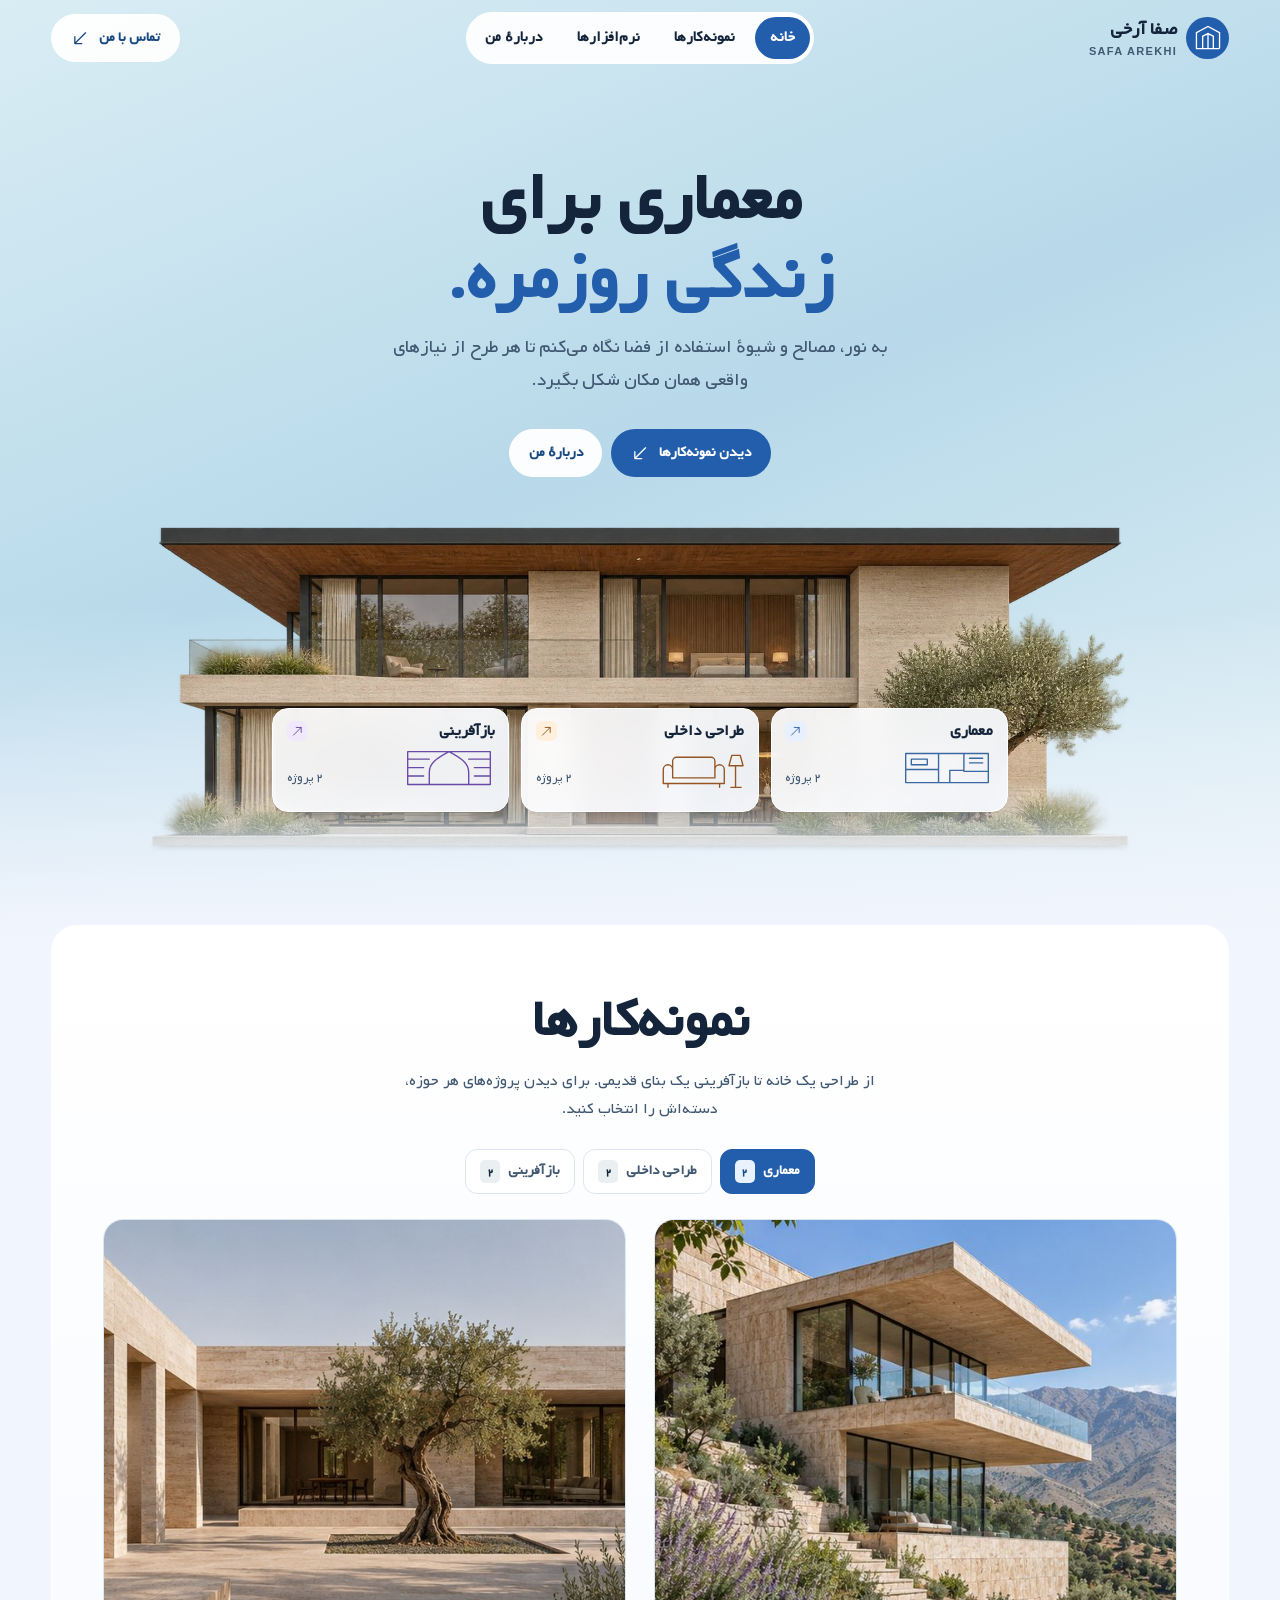
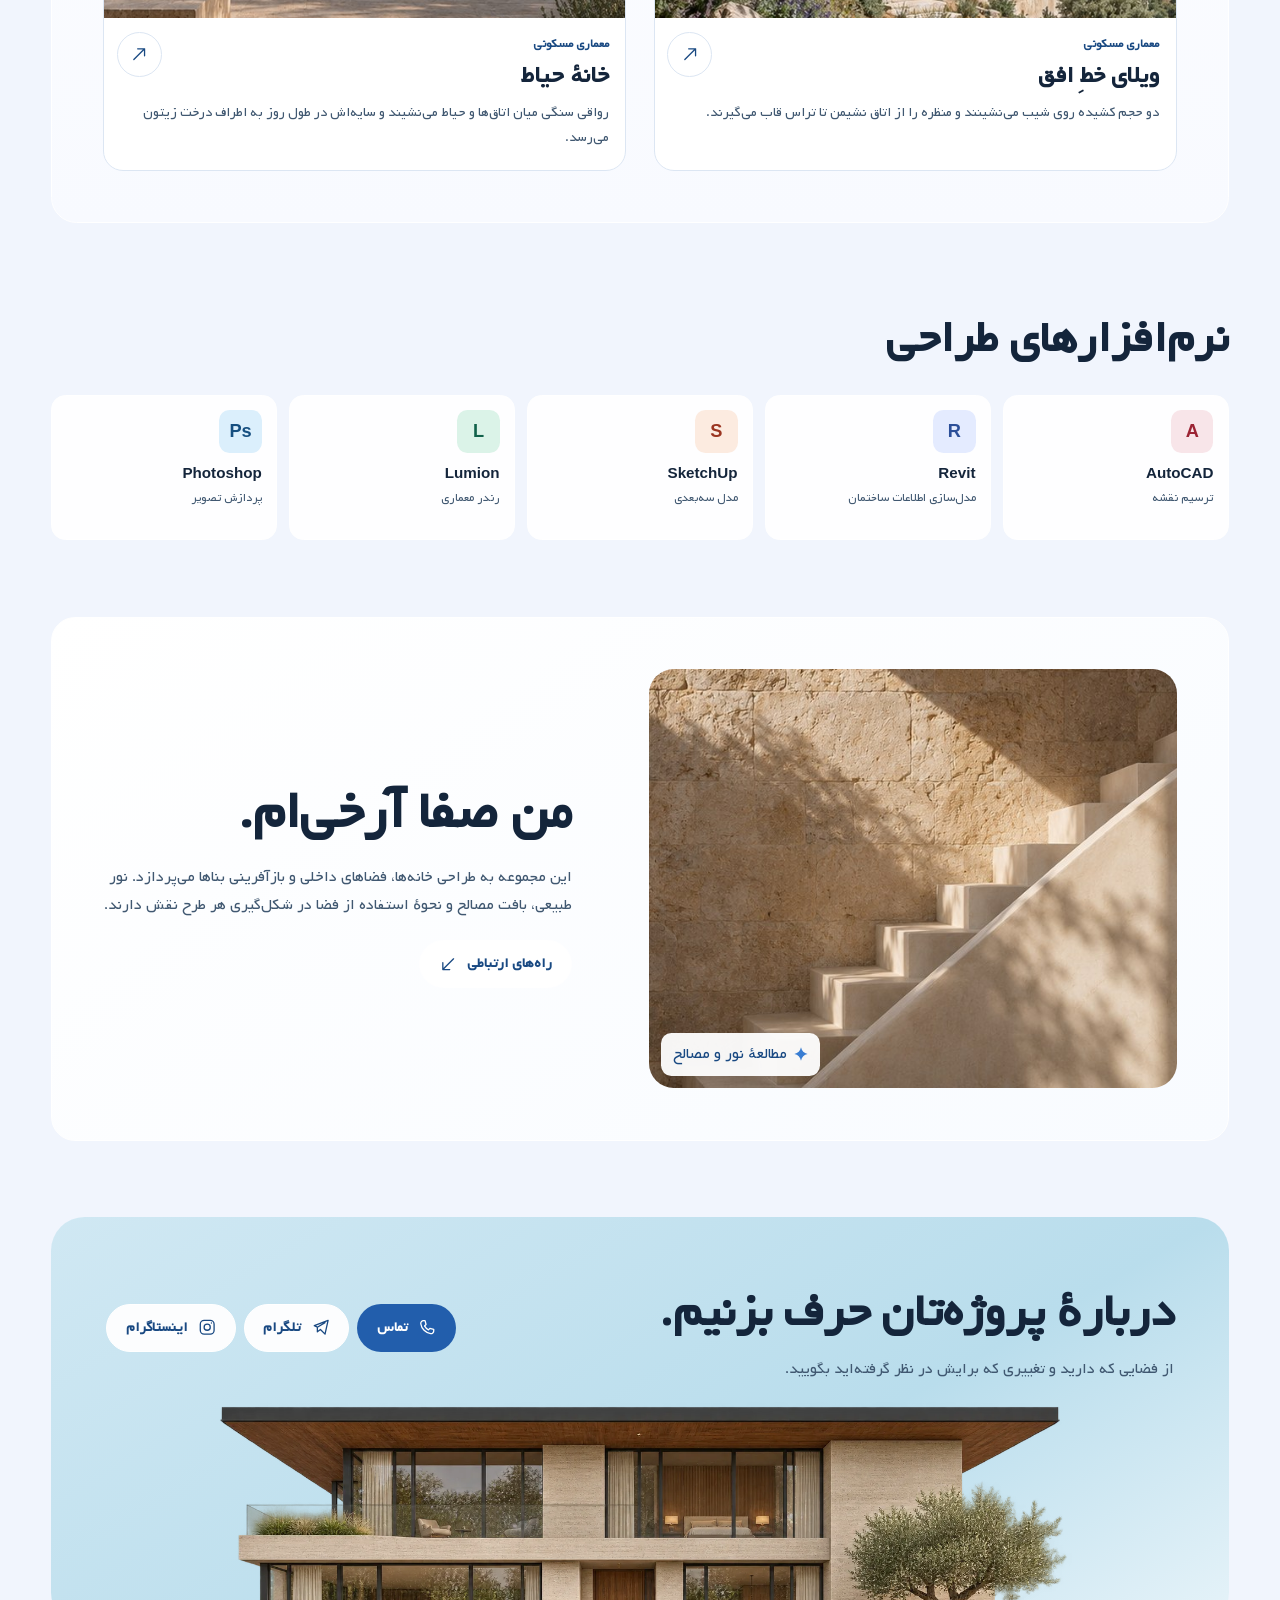
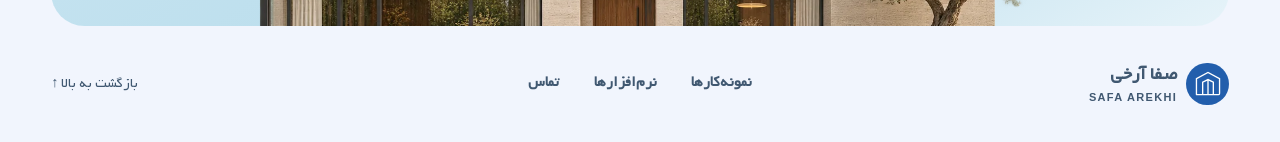
==== safaarekhi/index.html @ 05bbdf7d "Publish Safa Arekhi portfolio under /safaarekhi" ====
<!doctype html>
<html lang="fa" dir="rtl" id="top">
<head>
  <meta charset="utf-8">
  <meta name="viewport" content="width=device-width, initial-scale=1">
  <meta name="theme-color" content="#c4e1ee">
  <meta name="description" content="پورتفولیوی صفا آرخی در زمینهٔ معماری، طراحی داخلی و بازآفرینی فضا.">
  <title>صفا آرخی | معماری و طراحی فضا</title>
  <link rel="icon" href="assets/mark.svg" type="image/svg+xml">
  <link rel="stylesheet" href="styles.css">
  <script src="site.js" defer></script>
</head>
<body>
  <svg class="symbols" aria-hidden="true" xmlns="http://www.w3.org/2000/svg">
    <symbol id="i-arrow" viewBox="0 0 24 24"><path d="M19 5 5 19M5 10v9h9"/></symbol>
    <symbol id="i-up" viewBox="0 0 24 24"><path d="M5 19 19 5M10 5h9v9"/></symbol>
    <symbol id="i-phone" viewBox="0 0 24 24"><path d="M7.1 3.5h2.1l1.3 5-2 1.8a14 14 0 0 0 5.2 5.2l1.8-2 5 1.3v2.1a3.6 3.6 0 0 1-4 3.5A15.3 15.3 0 0 1 3.6 7.5a3.6 3.6 0 0 1 3.5-4Z"/></symbol>
    <symbol id="i-send" viewBox="0 0 24 24"><path d="m3 10 18-7-4 18-6-6-4 3v-6l10-6M3 10l4 2"/></symbol>
    <symbol id="i-camera" viewBox="0 0 24 24"><rect x="3" y="3" width="18" height="18" rx="5"/><circle cx="12" cy="12" r="4"/><path d="M17.5 6.5h.01"/></symbol>
    <symbol id="i-close" viewBox="0 0 24 24"><path d="m6 6 12 12M6 18 18 6"/></symbol>
    <symbol id="i-spark" viewBox="0 0 24 24"><path d="M12 2c1.2 5.6 4.4 8.8 10 10-5.6 1.2-8.8 4.4-10 10C10.8 16.4 7.6 13.2 2 12 7.6 10.8 10.8 7.6 12 2Z"/></symbol>
  </svg>
  <a class="skip" href="#main">رفتن به محتوای اصلی</a>
  <header class="site-header wrap">
    <a class="brand" href="#top" aria-label="صفا آرخی، ابتدای صفحه">
      <img src="assets/mark.svg" width="42" height="42" alt="">
      <span><strong>صفا آرخی</strong><small lang="en" dir="ltr">SAFA AREKHI</small></span>
    </a>
    <nav aria-label="منوی اصلی">
      <a class="nav-home" href="#top">خانه</a>
      <a href="#work">نمونه‌کارها</a>
      <a href="#tools">نرم‌افزارها</a>
      <a href="#about">دربارهٔ من</a>
    </nav>
    <a class="button button-outline header-contact" href="#contact" data-contact-entry hidden>تماس با من <svg class="icon" aria-hidden="true"><use href="#i-arrow"/></svg></a>
  </header>

  <main id="main">
    <section class="hero wrap" aria-labelledby="hero-title">
      <div class="hero-copy">
        <h1 id="hero-title">معماری برای<br><em>زندگی روزمره.</em></h1>
        <p class="hero-description">به نور، مصالح و شیوهٔ استفاده از فضا نگاه می‌کنم تا هر طرح از نیازهای واقعی همان مکان شکل بگیرد.</p>
        <div class="hero-actions">
          <a class="button button-primary" href="#work">دیدن نمونه‌کارها <svg class="icon" aria-hidden="true"><use href="#i-arrow"/></svg></a>
          <a class="button button-outline" href="#about">دربارهٔ من</a>
        </div>
      </div>
      <div class="hero-stage">
        <img class="hero-building" src="assets/villa-elevation.webp" alt="رندر معماری ویلایی با سقف کشیده، نمای سنگی و پنجره‌های سرتاسری" width="1460" height="500" fetchpriority="high">
        <div class="hero-categories" aria-label="دسته‌های نمونه‌کار">
          <a class="feature-card feature-architecture" href="#work" data-feature-filter="architecture">
            <span class="feature-top"><strong>معماری</strong><svg class="icon" aria-hidden="true"><use href="#i-up"/></svg></span>
            <span class="feature-bottom">
              <svg class="feature-drawing" viewBox="0 0 98 46" aria-hidden="true"><path d="M5 39V8h88v31H5Zm35-31v31m27-31v19h26M5 25h35m12 14V26h15"/><path d="M11 14h17v6H11zm62-1h14m-14 5h14"/></svg>
              <small>۲ پروژه</small>
            </span>
          </a>
          <a class="feature-card feature-interiors" href="#work" data-feature-filter="interiors">
            <span class="feature-top"><strong>طراحی داخلی</strong><svg class="icon" aria-hidden="true"><use href="#i-up"/></svg></span>
            <span class="feature-bottom">
              <svg class="feature-drawing" viewBox="0 0 98 46" aria-hidden="true"><path d="M12 40V25a5 5 0 0 1 10 0v9h45v-9a5 5 0 0 1 10 0v15H12Zm10-15v-9a4 4 0 0 1 4-4h37a4 4 0 0 1 4 4v9M17 40v4m55-4v4M85 10h9l3 11H82l3-11Zm4 11v23m-5 0h11"/></svg>
              <small>۲ پروژه</small>
            </span>
          </a>
          <a class="feature-card feature-reuse" href="#work" data-feature-filter="reuse">
            <span class="feature-top"><strong>بازآفرینی</strong><svg class="icon" aria-hidden="true"><use href="#i-up"/></svg></span>
            <span class="feature-bottom">
              <svg class="feature-drawing" viewBox="0 0 98 46" aria-hidden="true"><path d="M5 41V6h88v35H5Zm23 0V28c0-10 8-15 21-22 13 7 21 12 21 22v13M5 14h23m42 0h23M5 23h17m54 0h17M5 32h17m54 0h17"/></svg>
              <small>۲ پروژه</small>
            </span>
          </a>
        </div>
      </div>
    </section>

    <section id="work" class="section wrap" aria-labelledby="work-title">
      <div class="section-heading">
        <h2 id="work-title">نمونه‌کارها</h2>
        <p>از طراحی یک خانه تا بازآفرینی یک بنای قدیمی. برای دیدن پروژه‌های هر حوزه، دسته‌اش را انتخاب کنید.</p>
      </div>
      <div class="filters" role="group" aria-label="دسته‌بندی نمونه‌کارها" hidden>
        <button type="button" aria-pressed="true" data-filter="architecture">معماری <small>۲</small></button>
        <button type="button" aria-pressed="false" data-filter="interiors">طراحی داخلی <small>۲</small></button>
        <button type="button" aria-pressed="false" data-filter="reuse">بازآفرینی <small>۲</small></button>
      </div>
      <p id="filter-status" class="sr-only" role="status"></p>

      <div class="project-grid">
        <article id="horizon" class="project" data-category="architecture">
          <div class="project-media"><img src="assets/horizon.jpg" alt="ویلای سنگی و شیشه‌ای رو به شیب و کوه" width="625" height="625" loading="lazy"></div>
          <div class="project-body"><p class="project-type">معماری مسکونی</p><h3>ویلای خطِ افق</h3><p class="project-description">دو حجم کشیده روی شیب می‌نشینند و منظره را از اتاق نشیمن تا تراس قاب می‌گیرند.</p><button type="button" class="project-open" aria-label="جزئیات ویلای خط افق" hidden><svg class="icon" aria-hidden="true"><use href="#i-up"/></svg></button></div>
        </article>
        <article id="courtyard" class="project" data-category="architecture">
          <div class="project-media"><img src="assets/courtyard.jpg" alt="حیاط مرکزی با درخت زیتون و رواق سنگی" width="625" height="625" loading="lazy"></div>
          <div class="project-body"><p class="project-type">معماری مسکونی</p><h3>خانهٔ حیاط</h3><p class="project-description">رواقی سنگی میان اتاق‌ها و حیاط می‌نشیند و سایه‌اش در طول روز به اطراف درخت زیتون می‌رسد.</p><button type="button" class="project-open" aria-label="جزئیات خانهٔ حیاط" hidden><svg class="icon" aria-hidden="true"><use href="#i-up"/></svg></button></div>
        </article>
        <article id="interior" class="project" data-category="interiors" hidden>
          <div class="project-media"><img src="assets/interior.jpg" alt="نشیمن چوبی با نور مایل و مبلمان پارچه‌ای" width="625" height="625" loading="lazy"></div>
          <div class="project-body"><p class="project-type">طراحی داخلی مسکونی</p><h3>خانهٔ چوب و نور</h3><p class="project-description">کمدها و قفسه‌ها در یک دیوار چوبی جمع می‌شوند تا جای نشستن کنار پنجره آزاد بماند.</p><button type="button" class="project-open" aria-label="جزئیات خانهٔ چوب و نور" hidden><svg class="icon" aria-hidden="true"><use href="#i-up"/></svg></button></div>
        </article>
        <article id="cafe" class="project" data-category="interiors" hidden>
          <div class="project-media"><img src="assets/cafe.jpg" alt="کافه با پیشخوان سفالی، پنجره بلند و میزهای چوبی" width="625" height="625" loading="lazy"></div>
          <div class="project-body"><p class="project-type">طراحی داخلی تجاری</p><h3>کافهٔ خاک و نور</h3><p class="project-description">پیشخوان سفالی مسیر سفارش را مشخص می‌کند و میزهای کنار پنجره برای مکث و گفت‌وگو جا باز می‌کنند.</p><button type="button" class="project-open" aria-label="جزئیات کافهٔ خاک و نور" hidden><svg class="icon" aria-hidden="true"><use href="#i-up"/></svg></button></div>
        </article>
        <article id="brick-house" class="project" data-category="reuse" hidden>
          <div class="project-media"><img src="assets/brick-house.jpg" alt="حیاط آجری قدیمی با حوض باریک و الحاق سنگی روشن" width="625" height="625" loading="lazy"></div>
          <div class="project-body"><p class="project-type">بازآفرینی خانهٔ قدیمی</p><h3>خانهٔ آجر و آب</h3><p class="project-description">طاق‌های آجری حفظ می‌شوند و یک فضای نشیمن تازه کنار حوض باریک به حیاط اضافه می‌شود.</p><button type="button" class="project-open" aria-label="جزئیات خانهٔ آجر و آب" hidden><svg class="icon" aria-hidden="true"><use href="#i-up"/></svg></button></div>
        </article>
        <article id="gallery" class="project" data-category="reuse" hidden>
          <div class="project-media"><img src="assets/gallery.jpg" alt="گالری روشن در فضای بازآفرینی شده با طاق آجری" width="625" height="625" loading="lazy"></div>
          <div class="project-body"><p class="project-type">بازآفرینی فضای فرهنگی</p><h3>گالری زیرِ طاق</h3><p class="project-description">دیوارهای روشن برای نمایش آثار زیر طاق آجری قرار می‌گیرند و بازشوی سقف مسیر حرکت را روشن می‌کند.</p><button type="button" class="project-open" aria-label="جزئیات گالری زیر طاق" hidden><svg class="icon" aria-hidden="true"><use href="#i-up"/></svg></button></div>
        </article>
      </div>
    </section>

    <section id="tools" class="section tools-section" aria-labelledby="tools-title">
      <div class="wrap">
        <div class="section-heading">
          <h2 id="tools-title">نرم‌افزارهای طراحی</h2>
        </div>
        <ul class="tool-grid">
          <li><span class="tool-mark cad" aria-hidden="true">A</span><strong lang="en" dir="ltr">AutoCAD</strong><small>ترسیم نقشه</small></li>
          <li><span class="tool-mark revit" aria-hidden="true">R</span><strong lang="en" dir="ltr">Revit</strong><small>مدل‌سازی اطلاعات ساختمان</small></li>
          <li><span class="tool-mark sketch" aria-hidden="true">S</span><strong lang="en" dir="ltr">SketchUp</strong><small>مدل سه‌بعدی</small></li>
          <li><span class="tool-mark lumion" aria-hidden="true">L</span><strong lang="en" dir="ltr">Lumion</strong><small>رندر معماری</small></li>
          <li><span class="tool-mark photoshop" aria-hidden="true">Ps</span><strong lang="en" dir="ltr">Photoshop</strong><small>پردازش تصویر</small></li>
        </ul>
      </div>
    </section>

    <section id="about" class="section about wrap" aria-labelledby="about-title">
      <figure class="about-visual"><img src="assets/material.jpg" alt="پلهٔ روشن کنار دیوار سنگی با سایهٔ مورب" width="625" height="625" loading="lazy"><figcaption><svg class="spark" aria-hidden="true"><use href="#i-spark"/></svg> مطالعهٔ نور و مصالح</figcaption></figure>
      <div class="about-copy">
        <h2 id="about-title">من صفا آرخی‌ام.</h2>
        <p>این مجموعه به طراحی خانه‌ها، فضاهای داخلی و بازآفرینی بناها می‌پردازد. نور طبیعی، بافت مصالح و نحوهٔ استفاده از فضا در شکل‌گیری هر طرح نقش دارند.</p>
        <a class="button button-outline" href="#contact" data-contact-entry hidden>راه‌های ارتباطی <svg class="icon" aria-hidden="true"><use href="#i-arrow"/></svg></a>
      </div>
    </section>

    <section id="contact" class="contact wrap" aria-labelledby="contact-title" data-contact-entry hidden>
      <div><h2 id="contact-title">دربارهٔ پروژه‌تان حرف بزنیم.</h2><p>از فضایی که دارید و تغییری که برایش در نظر گرفته‌اید بگویید.</p></div>
      <div class="contact-side">
        <div class="contact-actions" aria-label="راه‌های تماس">
          <a class="button button-primary" data-contact="phone" hidden><svg class="icon" aria-hidden="true"><use href="#i-phone"/></svg> تماس</a>
          <a class="button button-outline" data-contact="telegram" hidden><svg class="icon" aria-hidden="true"><use href="#i-send"/></svg> تلگرام</a>
          <a class="button button-outline" data-contact="instagram" hidden><svg class="icon" aria-hidden="true"><use href="#i-camera"/></svg> اینستاگرام</a>
        </div>
      </div>
      <img class="contact-building" src="assets/villa-elevation.webp" alt="" width="1460" height="500" loading="lazy">
    </section>
  </main>
  <footer class="wrap footer">
    <a class="brand" href="#top" aria-label="صفا آرخی، ابتدای صفحه"><img src="assets/mark.svg" width="42" height="42" alt=""><span><strong>صفا آرخی</strong><small lang="en" dir="ltr">SAFA AREKHI</small></span></a>
    <nav aria-label="پیوندهای پایین صفحه"><a href="#work">نمونه‌کارها</a><a href="#tools">نرم‌افزارها</a><a href="#contact" data-contact-entry hidden>تماس</a></nav>
    <a class="footer-top" href="#top">بازگشت به بالا <span aria-hidden="true">↑</span></a>
  </footer>

  <dialog id="detail-dialog" aria-labelledby="dialog-title">
    <form method="dialog" class="dialog-header"><button type="submit" aria-label="بستن پنجره"><svg class="icon" aria-hidden="true"><use href="#i-close"/></svg></button></form>
    <img class="dialog-image" alt="" hidden>
    <div class="dialog-body"><p class="project-type" id="dialog-label"></p><h2 id="dialog-title"></h2><p id="dialog-copy"></p></div>
  </dialog>
</body>
</html>
---- safaarekhi/styles.css ----
@font-face {
  font-family: Yekan;
  src: url("assets/Yekan.woff2") format("woff2");
  font-style: normal;
  font-weight: 400;
  font-display: swap;
}

:root {
  color-scheme: light;
  --ink: #14253b;
  --muted: #405871;
  --accent: #225eac;
  --accent-dark: #194982;
  --paper: #f1f5fd;
  --white: #fff;
  --line: #dce6f3;
  --soft-blue: #e8f2ff;
  --ease: cubic-bezier(.2, .75, .25, 1);
  --edge: clamp(1rem, 4vw, 4rem);
  --sky-height: clamp(39rem, 73vw, 61rem);
  font-family: Yekan, Tahoma, sans-serif;
}
*, *::before, *::after { box-sizing: border-box; }
html { scroll-behavior: smooth; }
body { margin: 0; background: linear-gradient(transparent 65%, var(--paper)) top / 100% var(--sky-height) no-repeat, linear-gradient(158deg, #d9edf4, #b8d9ea 48%, #e0f0f4) top / 100% var(--sky-height) no-repeat, var(--paper); color: var(--ink); line-height: 1.75; }
body:has(dialog[open]) { overflow: hidden; }
h1, h2, h3, p, figure { margin: 0; }
img { display: block; max-inline-size: 100%; }
a { color: inherit; text-decoration: none; text-underline-offset: .26em; }
button { font: inherit; color: inherit; cursor: pointer; }
[hidden] { display: none !important; }
[id] { scroll-margin-block-start: 1.5rem; }
:focus-visible { outline: 2px solid var(--accent); outline-offset: 4px; }
::selection { color: #163a6d; background: #d2e6fc; }
.wrap { width: min(calc(100% - 2 * var(--edge)), 74rem); margin-inline: auto; }
.symbols { position: absolute; width: 0; height: 0; }
.icon { width: 1.15rem; height: 1.15rem; fill: none; stroke: currentColor; stroke-width: 1.7; stroke-linecap: round; stroke-linejoin: round; flex: none; }
.sr-only, .skip:not(:focus) { position: absolute; width: 1px; height: 1px; padding: 0; overflow: hidden; clip-path: inset(50%); white-space: nowrap; }
.skip:focus { position: fixed; inset: .75rem auto auto .75rem; z-index: 3; background: var(--white); padding: .65rem 1rem; border-radius: .5rem; }

.site-header { min-height: 4.75rem; display: grid; grid-template-columns: 1fr auto 1fr; align-items: center; gap: 1.5rem; }
.brand { display: inline-flex; align-items: center; gap: .58rem; width: max-content; line-height: 1.2; }
.brand img { width: 2.65rem; height: 2.65rem; padding: .32rem; border-radius: 50%; background: var(--accent); }
.brand strong { display: block; font-size: 1.14rem; font-weight: 800; }
.brand small { display: block; margin-block-start: .3rem; font: 600 .6875rem/1.1 Arial, sans-serif; letter-spacing: .12em; color: var(--muted); }
nav { display: flex; align-items: center; justify-content: center; gap: .28rem; }
nav a { padding: .48rem .94rem; font-size: .96rem; font-weight: 600; white-space: nowrap; }
.site-header nav { padding: .22rem; border: 1px solid #fff; border-radius: 999px; background: #fffffff0; }
.site-header nav a { border-radius: 999px; }
.site-header nav a:hover { color: var(--accent-dark); background: var(--soft-blue); }
.site-header nav .nav-home { background: var(--accent); color: var(--white); }
.footer a:hover { color: var(--accent); text-decoration: underline; }
.header-contact { justify-self: end; }

.button { display: inline-flex; min-height: 3rem; align-items: center; justify-content: center; gap: .65rem; padding: .53rem 1.15rem; border: 1px solid transparent; border-radius: 999px; font-size: .93rem; font-weight: 700; white-space: nowrap; transition: background 180ms ease, border-color 180ms ease, transform 220ms var(--ease); }
.button:hover { transform: translateY(-2px); }
.button-primary { background: var(--accent); color: var(--white); }
.button-primary:hover { background: var(--accent-dark); }
.button-outline { color: var(--accent-dark); background: #fffffff0; border-color: #fff; }
.button-outline:hover { background: #eaf3ff; border-color: #a6c8ee; }

.hero { padding-block: clamp(2.9rem, 5.5vw, 5.4rem) 0; text-align: center; }
.hero-copy { max-width: 48rem; margin-inline: auto; padding-inline: .5rem; }
.spark { width: 1rem; height: 1rem; fill: #397dd2; flex: none; }
h1 { margin-block: .9rem .76rem; font-size: clamp(3rem, 5.65vw, 5.35rem); line-height: 1.1; font-weight: 800; }
h1 em { color: var(--accent); font-style: normal; }
.hero-description { max-width: 46ch; margin-inline: auto; color: var(--muted); font-size: clamp(1rem, 1.6vw, 1.2rem); line-height: 1.7; }
.hero-actions { display: flex; justify-content: center; flex-wrap: wrap; gap: .58rem; margin-block-start: clamp(1.2rem, 2.6vw, 2rem); }
.hero-stage { position: relative; isolation: isolate; margin-block-start: clamp(1.7rem, 3.5vw, 2.85rem); padding-block-end: clamp(0rem, 12vw - 6.55rem, 3.45rem); }
.hero-building { width: min(100%, 67rem); height: clamp(13rem, 26.5vw, 23rem); margin-inline: auto; object-fit: contain; object-position: center bottom; mask-image: linear-gradient(#000 76%, transparent); animation: rise-in 750ms var(--ease) both; }
@keyframes rise-in { from { transform: translateY(14px); opacity: .75; } to { transform: translateY(0); opacity: 1; } }
.hero-categories { position: relative; z-index: 2; display: grid; grid-template-columns: repeat(3, minmax(0, 1fr)); gap: clamp(.35rem, 1vw, .75rem); width: min(100%, 46rem); margin: clamp(-10rem, -12vw, -3rem) auto 0; text-align: right; }
.feature-card { --card-accent: #3867a1; --card-soft: #e6f0ff; display: block; min-width: 0; min-height: 6.55rem; padding: .76rem .86rem; border: 1px solid #fff; border-radius: 1rem; background: linear-gradient(142deg,#ffffffed,#f6f9fff2); box-shadow: 0 13px 28px -24px #25486f8c; backdrop-filter: blur(12px); transition: transform 240ms var(--ease), background 180ms ease; }
.feature-card:hover { transform: translateY(-5px); background: #fff; }
.feature-interiors { --card-accent: #955522; --card-soft: #fff0dc; }
.feature-reuse { --card-accent: #6a49a8; --card-soft: #f0e9fb; }
.feature-top, .feature-bottom { display: flex; justify-content: space-between; align-items: center; gap: .25rem; }
.feature-top strong { font-size: 1.02rem; line-height: 1.15; }
.feature-top .icon { box-sizing: content-box; width: .83rem; height: .83rem; padding: .23rem; border-radius: .39rem; color: var(--card-accent); background: var(--card-soft); }
.feature-bottom { margin-block-start: .3rem; align-items: end; }
.feature-bottom small { color: var(--muted); white-space: nowrap; font-size: .8rem; }
.feature-drawing { width: min(56%, 5.75rem); height: 2.7rem; stroke: var(--card-accent); stroke-width: 1.45; stroke-linecap: round; stroke-linejoin: round; fill: none; }
.project-open, .dialog-header button { display: grid; place-items: center; width: 2.8rem; height: 2.8rem; border: 1px solid var(--line); border-radius: 50%; background: var(--white); color: var(--accent-dark); transition: background 180ms ease, color 180ms ease, border-color 180ms ease; }
.project-open:hover, .dialog-header button:hover { background: var(--accent); color: var(--white); border-color: var(--accent); }

.section { padding-block: clamp(3.8rem, 8vw, 7rem); }
#work { margin-block-start: clamp(2.5rem, 5vw, 5rem); padding: clamp(1.2rem, 4vw, 3.4rem); border: 1px solid #fff; border-radius: clamp(1rem, 2vw, 1.8rem); background: linear-gradient(#fff, #f8faff); }
#work .section-heading { flex-direction: column; align-items: center; gap: .65rem; text-align: center; }
#work .filters { justify-content: center; }
#work .section-heading > p { max-width: 55ch; }
.section-heading { display: flex; justify-content: space-between; align-items: end; gap: 1rem 2rem; margin-block-end: 1.65rem; }
.section-heading > p { max-width: 38ch; color: var(--muted); }
h2 { margin-block-start: .62rem; font-size: clamp(2rem, 4.4vw, 3.55rem); line-height: 1.23; font-weight: 850; text-wrap: balance; }
.filters { display: flex; flex-wrap: wrap; gap: .55rem; margin-block-end: 1.55rem; }
.filters button { min-height: 2.8rem; display: inline-flex; align-items: center; gap: .5rem; padding: .43rem .85rem; border: 1px solid var(--line); border-radius: .75rem; background: var(--white); color: var(--muted); font-weight: 700; font-size: .89rem; transition: background 180ms ease, color 180ms ease, border-color 180ms ease; }
.filters button small { min-width: 1.25rem; padding: .08rem .2rem; border-radius: .32rem; background: #eaf0f1; color: var(--ink); font-size: .72rem; text-align: center; }
.filters button:hover { background: var(--soft-blue); color: var(--accent-dark); }
.filters button[aria-pressed="true"] { background: var(--accent); color: var(--white); border-color: var(--accent); }
.filters button[aria-pressed="true"] small { background: var(--soft-blue); color: var(--accent-dark); }
.project-grid { display: grid; grid-template-columns: repeat(2, minmax(0, 1fr)); gap: clamp(1rem, 2.15vw, 1.7rem); }
.project { position: relative; border: 1px solid var(--line); border-radius: 1.25rem; overflow: hidden; background: var(--white); transition: border-color 220ms ease, box-shadow 280ms var(--ease); }
.project:hover, .project:focus-within { border-color: #a6c4e9; box-shadow: 0 14px 25px -22px #274b7d8c; }
.project-media { position: relative; aspect-ratio: 1.31; overflow: hidden; background: #d9dfd7; }
.project-media img { width: 100%; height: 100%; object-fit: cover; transition: transform 600ms var(--ease); }
.project:hover img, .project:focus-within img { transform: scale(1.045); }
.project-body { position: relative; padding: 1rem 1.05rem 1.2rem; }
.project-type { color: var(--accent-dark); font-size: .76rem; font-weight: 800; }
.project h3 { margin-block: .22rem .38rem; padding-inline-end: 2.7rem; font-size: clamp(1.2rem, 2.15vw, 1.58rem); line-height: 1.45; }
.project-description { font-size: .89rem; color: var(--muted); }
.project-open { position: absolute; inset: .9rem auto auto .8rem; }

.tools-section { padding-block: clamp(3.25rem, 6vw, 5.4rem); }
.tools-section h2 { font-size: clamp(1.8rem, 3.7vw, 3.1rem); }
.tool-grid { display: grid; grid-template-columns: repeat(5, minmax(0, 1fr)); gap: .75rem; margin: 0; padding: 0; list-style: none; }
.tool-grid li { min-height: 9.1rem; display: flex; flex-direction: column; align-items: start; gap: .23rem; padding: .9rem; border: 1px solid #fff; border-radius: .9rem; background: #ffffffeb; }
.tool-mark { width: 2.65rem; height: 2.65rem; display: grid; place-items: center; border-radius: .65rem; margin-block-end: .45rem; font: 800 1.14rem/1 Arial, sans-serif; direction: ltr; }
.tool-mark.cad { color: #9c2434; background: #f8e5e9; }
.tool-mark.revit { color: #2c4f99; background: #e4ebff; }
.tool-mark.sketch { color: #9b3521; background: #fcebe0; }
.tool-mark.lumion { color: #11624b; background: #dbf3e8; }
.tool-mark.photoshop { color: #164f80; background: #dbeffc; }
.tool-grid strong { font: 700 .95rem/1.35 Arial, sans-serif; }
.tool-grid small { color: var(--muted); font-size: .77rem; }

.about { display: grid; grid-template-columns: minmax(0, 1.06fr) minmax(0, .94fr); align-items: center; gap: clamp(1.5rem, 6vw, 5rem); padding: clamp(1.2rem, 4vw, 3.4rem); border: 1px solid #fff; border-radius: 1.5rem; background: linear-gradient(145deg, #fff, #f8fbff); }
.about-visual { position: relative; background: #d4c2aa; border-radius: 1.55rem; overflow: hidden; }
.about-visual img { width: 100%; height: auto; aspect-ratio: 1.26; object-fit: cover; }
.about-visual figcaption { position: absolute; inset: auto auto .8rem .8rem; display: flex; align-items: center; gap: .4rem; border-radius: .65rem; padding: .45rem .7rem; background: #fffffff2; color: var(--accent-dark); }
.about-copy > p { margin-block-start: .9rem; max-width: 53ch; color: var(--muted); }
.about-copy .button { margin-block-start: 1.35rem; }
.contact { position: relative; isolation: isolate; display: grid; grid-template-columns: 1.15fr 1fr; align-items: center; gap: 1.2rem 2.5rem; margin-block-start: clamp(2.5rem, 6vw, 5rem); padding: clamp(1.4rem, 4.3vw, 3.5rem) clamp(1.4rem, 4.3vw, 3.5rem) 0; border-radius: clamp(1.2rem, 2.7vw, 2.1rem); background: linear-gradient(150deg, #d0e8f3, #b9ddec 62%, #e6f3f9); overflow: hidden; }
.contact-building { width: min(100%, 54rem); height: clamp(7.5rem, 18vw, 14rem); grid-column: 1 / -1; margin-inline: auto; object-fit: cover; object-position: top; pointer-events: none; }
.contact h2 { font-size: clamp(1.9rem, 3.9vw, 3.18rem); }
.contact p { margin-block-start: .68rem; color: var(--muted); }
.contact-side { justify-self: end; }
.contact-actions { display: flex; flex-wrap: wrap; gap: .5rem; }
.footer { min-height: 7.25rem; display: grid; grid-template-columns: 1fr auto 1fr; align-items: center; gap: .5rem; padding-block: 1.25rem; color: var(--muted); font-size: .9rem; }
.footer a { padding-block: .65rem; white-space: nowrap; }
.footer-top { justify-self: end; }

dialog { width: min(92vw, 39rem); max-height: 90vh; padding: 0; border: 1px solid var(--line); border-radius: 1.3rem; color: var(--ink); background: var(--white); box-shadow: 0 26px 70px -22px #132f3970; overflow: auto; }
dialog::backdrop { background: #112a38a3; backdrop-filter: blur(5px); }
.dialog-header { position: sticky; top: 0; z-index: 1; display: flex; justify-content: end; height: 0; }
.dialog-header button { margin: .6rem; }
.dialog-image { width: 100%; height: auto; max-height: 48vh; object-fit: cover; background: #e2e9e1; }
.dialog-body { padding: 1.45rem; }
.dialog-image[hidden] + .dialog-body { padding-block-start: 3.9rem; }
.dialog-body h2 { font-size: clamp(1.55rem, 4vw, 2.35rem); }
#dialog-copy { margin-block-start: .72rem; color: var(--muted); }

@media (max-width: 64rem) {
  .site-header { gap: .9rem; }
  .site-header nav { gap: .12rem; }
  .site-header nav a { padding-inline: .7rem; }
}
@media (max-width: 47rem) {
  .site-header { min-height: auto; grid-template-columns: 1fr auto; gap: .72rem .5rem; padding-block: .72rem .25rem; }
  .site-header nav { grid-row: 2; grid-column: 1 / -1; justify-self: center; width: max-content; max-width: 100%; }
  .site-header nav a { padding: .42rem clamp(.37rem, 2.2vw, .7rem); font-size: .91rem; }
  .header-contact { grid-row: 1; grid-column: 2; }
  .hero { padding-block-start: 2.45rem; }
  .hero-stage { padding-block-end: 0; }
  h1 { font-size: clamp(2.85rem, 10vw, 4rem); }
  .hero-categories { margin-block-start: -2.65rem; }
  .hero-building { height: clamp(9rem, 36vw, 16rem); }
  .section-heading { flex-direction: column; align-items: start; gap: .75rem; }
  #work .section-heading { align-items: center; }
  .tool-grid { grid-template-columns: repeat(3, minmax(0, 1fr)); }
  .about { grid-template-columns: minmax(0, 1fr); }
  .about-copy { grid-row: 1; }
  .about-visual img { aspect-ratio: 1.45; }
  .contact { grid-template-columns: minmax(0, 1fr); }
  .contact-side { justify-self: start; }
  .footer { grid-template-columns: 1fr auto; }
  .footer nav { grid-row: 2; grid-column: 1 / -1; justify-content: start; }
  .footer-top { grid-row: 1; grid-column: 2; }
}
@media (max-width: 31rem) {
  .project-grid { grid-template-columns: minmax(0, 1fr); }
  .tool-grid { grid-template-columns: repeat(2, minmax(0, 1fr)); }
  .button { padding-inline: .78rem; font-size: .95rem; }
  .filters button { padding-inline: .62rem; }
  .feature-card { min-height: 5.15rem; padding: .5rem .47rem; border-radius: .7rem; }
  .feature-top strong { font-size: .91rem; }
  .feature-top .icon { width: .66rem; height: .66rem; padding: .15rem; }
  .feature-bottom { margin-block-start: .22rem; }
  .feature-bottom small { font-size: .69rem; }
  .feature-drawing { height: 1.85rem; }
}
@media (prefers-reduced-motion: reduce) {
  *, *::before, *::after { scroll-behavior: auto !important; animation-duration: .01ms !important; transition-duration: .01ms !important; }
}
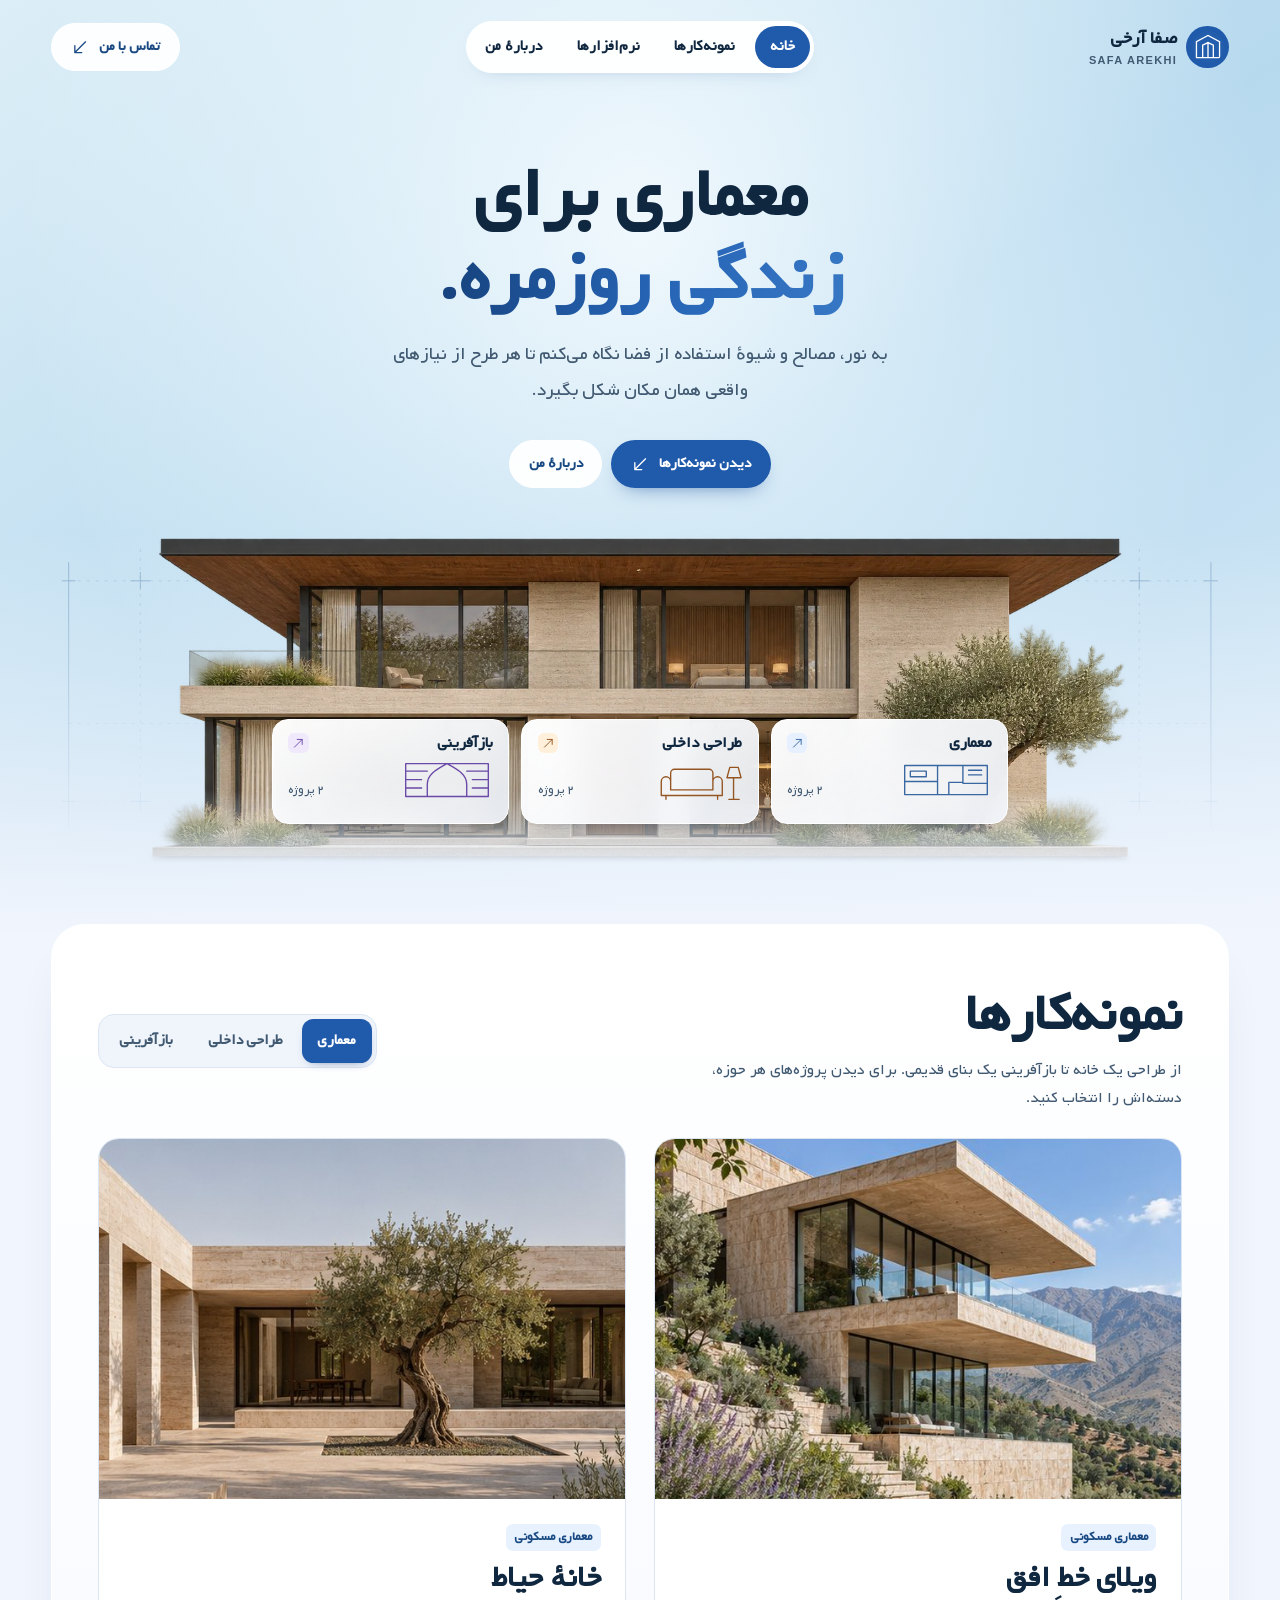
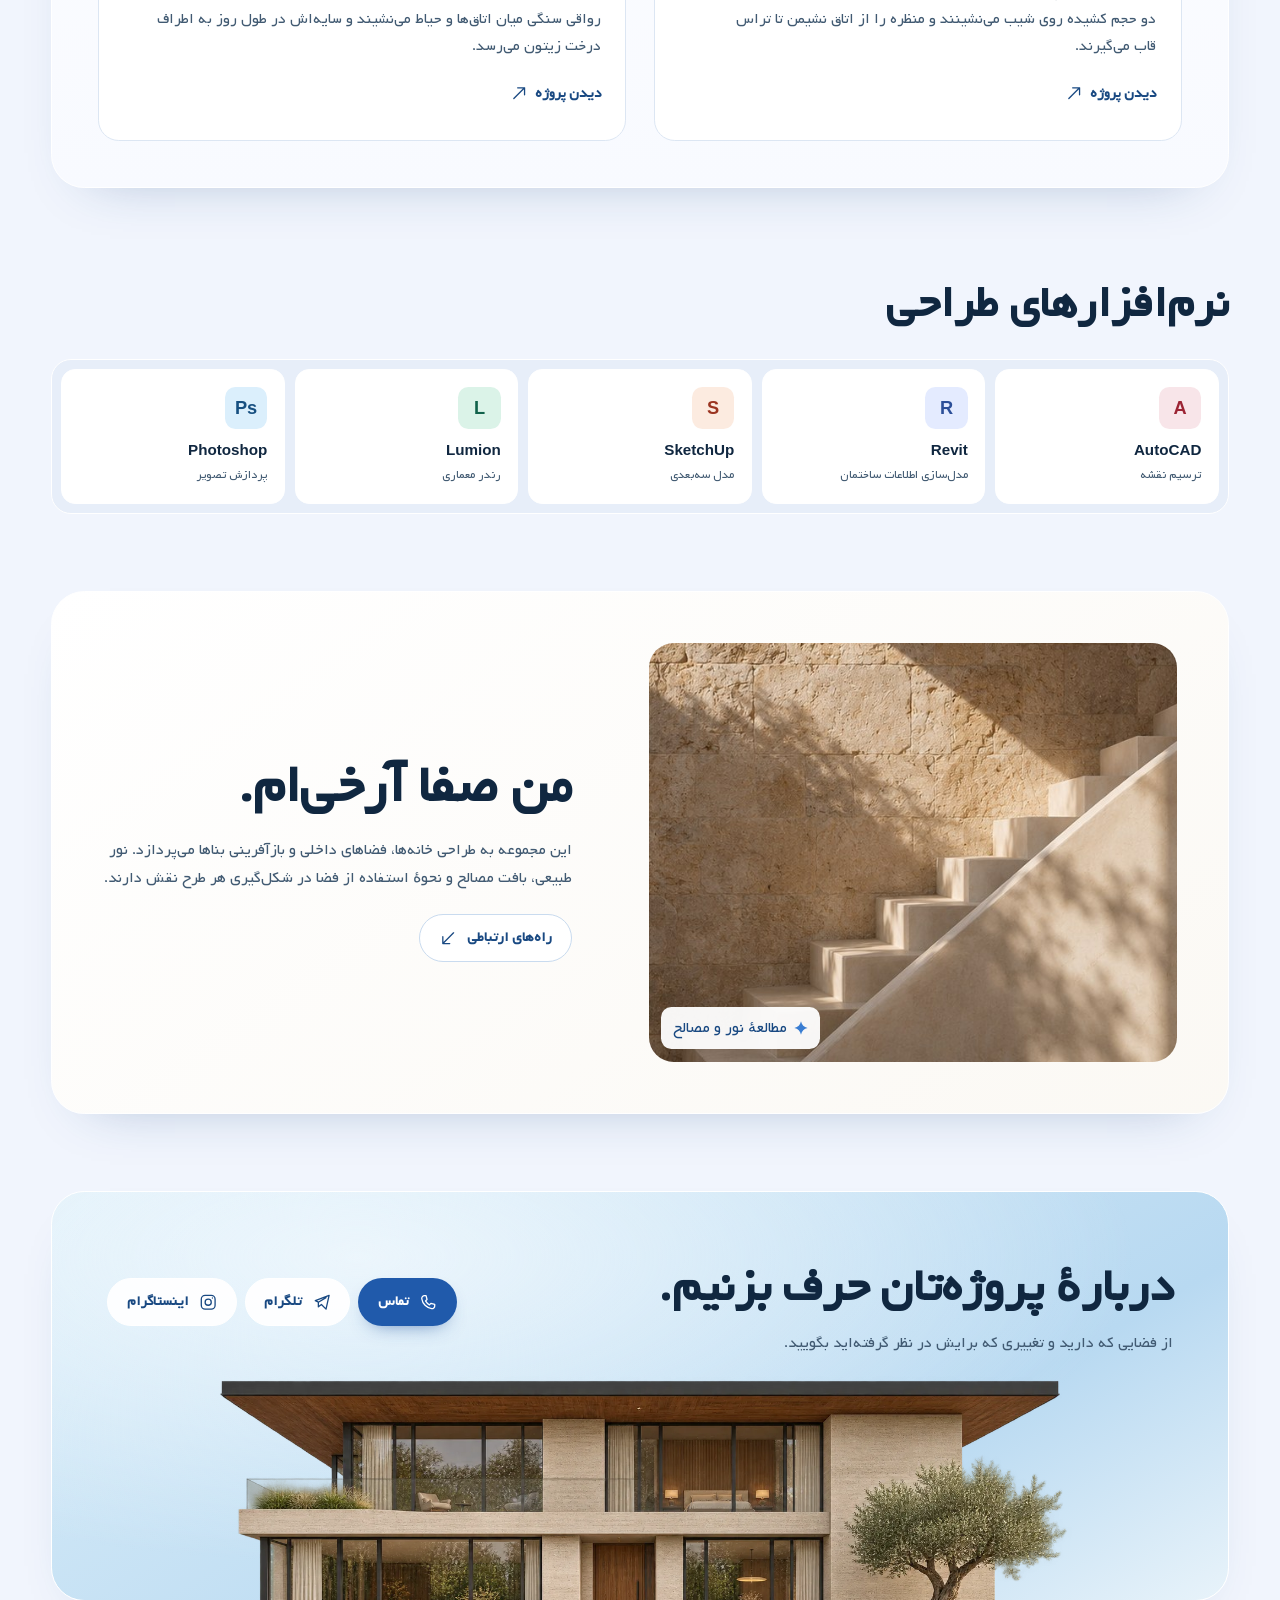
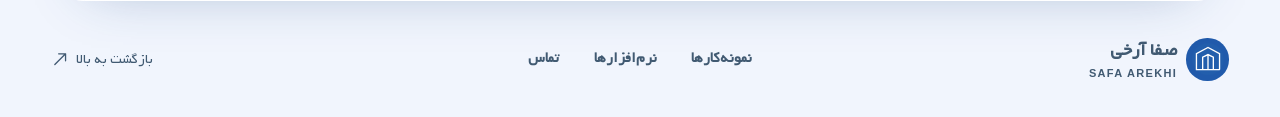
==== commit c52f6b70: "Refine the Safa Arekhi portfolio design and navigation" ====
--- a/safaarekhi/index.html
+++ b/safaarekhi/index.html
@@ -27,7 +27,7 @@
       <span><strong>صفا آرخی</strong><small lang="en" dir="ltr">SAFA AREKHI</small></span>
     </a>
     <nav aria-label="منوی اصلی">
-      <a class="nav-home" href="#top">خانه</a>
+      <a href="#top" aria-current="location">خانه</a>
       <a href="#work">نمونه‌کارها</a>
       <a href="#tools">نرم‌افزارها</a>
       <a href="#about">دربارهٔ من</a>
@@ -46,6 +46,11 @@
         </div>
       </div>
       <div class="hero-stage">
+        <svg class="hero-drafting" viewBox="0 0 1200 360" preserveAspectRatio="none" aria-hidden="true">
+          <path d="M18 54h1164M18 303h1164M91 18v324M1109 18v324M18 215h1164M345 18v324M855 18v324" class="draft-guides"/>
+          <path d="M81 54h20m-10-10v20m1008-10h20m-10-10v20M81 303h20m-10-10v20m1008-10h20m-10-10v20"/>
+          <path d="M18 33v300M1182 33v300M11 54h14M11 303h14m1150-249h14m-14 249h14"/>
+        </svg>
         <img class="hero-building" src="assets/villa-elevation.webp" alt="رندر معماری ویلایی با سقف کشیده، نمای سنگی و پنجره‌های سرتاسری" width="1460" height="500" fetchpriority="high">
         <div class="hero-categories" aria-label="دسته‌های نمونه‌کار">
           <a class="feature-card feature-architecture" href="#work" data-feature-filter="architecture">
@@ -77,38 +82,38 @@
       <div class="section-heading">
         <h2 id="work-title">نمونه‌کارها</h2>
         <p>از طراحی یک خانه تا بازآفرینی یک بنای قدیمی. برای دیدن پروژه‌های هر حوزه، دسته‌اش را انتخاب کنید.</p>
-      </div>
-      <div class="filters" role="group" aria-label="دسته‌بندی نمونه‌کارها" hidden>
-        <button type="button" aria-pressed="true" data-filter="architecture">معماری <small>۲</small></button>
-        <button type="button" aria-pressed="false" data-filter="interiors">طراحی داخلی <small>۲</small></button>
-        <button type="button" aria-pressed="false" data-filter="reuse">بازآفرینی <small>۲</small></button>
+        <div class="filters" role="group" aria-label="دسته‌بندی نمونه‌کارها" hidden>
+          <button type="button" aria-pressed="true" data-filter="architecture">معماری</button>
+          <button type="button" aria-pressed="false" data-filter="interiors">طراحی داخلی</button>
+          <button type="button" aria-pressed="false" data-filter="reuse">بازآفرینی</button>
+        </div>
       </div>
       <p id="filter-status" class="sr-only" role="status"></p>
 
       <div class="project-grid">
         <article id="horizon" class="project" data-category="architecture">
           <div class="project-media"><img src="assets/horizon.jpg" alt="ویلای سنگی و شیشه‌ای رو به شیب و کوه" width="625" height="625" loading="lazy"></div>
-          <div class="project-body"><p class="project-type">معماری مسکونی</p><h3>ویلای خطِ افق</h3><p class="project-description">دو حجم کشیده روی شیب می‌نشینند و منظره را از اتاق نشیمن تا تراس قاب می‌گیرند.</p><button type="button" class="project-open" aria-label="جزئیات ویلای خط افق" hidden><svg class="icon" aria-hidden="true"><use href="#i-up"/></svg></button></div>
+          <div class="project-body"><p class="project-type">معماری مسکونی</p><h3>ویلای خطِ افق</h3><p class="project-description">دو حجم کشیده روی شیب می‌نشینند و منظره را از اتاق نشیمن تا تراس قاب می‌گیرند.</p><button type="button" class="project-open" aria-label="جزئیات ویلای خط افق" hidden><span>دیدن پروژه</span><svg class="icon" aria-hidden="true"><use href="#i-up"/></svg></button></div>
         </article>
         <article id="courtyard" class="project" data-category="architecture">
           <div class="project-media"><img src="assets/courtyard.jpg" alt="حیاط مرکزی با درخت زیتون و رواق سنگی" width="625" height="625" loading="lazy"></div>
-          <div class="project-body"><p class="project-type">معماری مسکونی</p><h3>خانهٔ حیاط</h3><p class="project-description">رواقی سنگی میان اتاق‌ها و حیاط می‌نشیند و سایه‌اش در طول روز به اطراف درخت زیتون می‌رسد.</p><button type="button" class="project-open" aria-label="جزئیات خانهٔ حیاط" hidden><svg class="icon" aria-hidden="true"><use href="#i-up"/></svg></button></div>
+          <div class="project-body"><p class="project-type">معماری مسکونی</p><h3>خانهٔ حیاط</h3><p class="project-description">رواقی سنگی میان اتاق‌ها و حیاط می‌نشیند و سایه‌اش در طول روز به اطراف درخت زیتون می‌رسد.</p><button type="button" class="project-open" aria-label="جزئیات خانهٔ حیاط" hidden><span>دیدن پروژه</span><svg class="icon" aria-hidden="true"><use href="#i-up"/></svg></button></div>
         </article>
         <article id="interior" class="project" data-category="interiors" hidden>
           <div class="project-media"><img src="assets/interior.jpg" alt="نشیمن چوبی با نور مایل و مبلمان پارچه‌ای" width="625" height="625" loading="lazy"></div>
-          <div class="project-body"><p class="project-type">طراحی داخلی مسکونی</p><h3>خانهٔ چوب و نور</h3><p class="project-description">کمدها و قفسه‌ها در یک دیوار چوبی جمع می‌شوند تا جای نشستن کنار پنجره آزاد بماند.</p><button type="button" class="project-open" aria-label="جزئیات خانهٔ چوب و نور" hidden><svg class="icon" aria-hidden="true"><use href="#i-up"/></svg></button></div>
+          <div class="project-body"><p class="project-type">طراحی داخلی مسکونی</p><h3>خانهٔ چوب و نور</h3><p class="project-description">کمدها و قفسه‌ها در یک دیوار چوبی جمع می‌شوند تا جای نشستن کنار پنجره آزاد بماند.</p><button type="button" class="project-open" aria-label="جزئیات خانهٔ چوب و نور" hidden><span>دیدن پروژه</span><svg class="icon" aria-hidden="true"><use href="#i-up"/></svg></button></div>
         </article>
         <article id="cafe" class="project" data-category="interiors" hidden>
           <div class="project-media"><img src="assets/cafe.jpg" alt="کافه با پیشخوان سفالی، پنجره بلند و میزهای چوبی" width="625" height="625" loading="lazy"></div>
-          <div class="project-body"><p class="project-type">طراحی داخلی تجاری</p><h3>کافهٔ خاک و نور</h3><p class="project-description">پیشخوان سفالی مسیر سفارش را مشخص می‌کند و میزهای کنار پنجره برای مکث و گفت‌وگو جا باز می‌کنند.</p><button type="button" class="project-open" aria-label="جزئیات کافهٔ خاک و نور" hidden><svg class="icon" aria-hidden="true"><use href="#i-up"/></svg></button></div>
+          <div class="project-body"><p class="project-type">طراحی داخلی تجاری</p><h3>کافهٔ خاک و نور</h3><p class="project-description">پیشخوان سفالی مسیر سفارش را مشخص می‌کند و میزهای کنار پنجره برای مکث و گفت‌وگو جا باز می‌کنند.</p><button type="button" class="project-open" aria-label="جزئیات کافهٔ خاک و نور" hidden><span>دیدن پروژه</span><svg class="icon" aria-hidden="true"><use href="#i-up"/></svg></button></div>
         </article>
         <article id="brick-house" class="project" data-category="reuse" hidden>
           <div class="project-media"><img src="assets/brick-house.jpg" alt="حیاط آجری قدیمی با حوض باریک و الحاق سنگی روشن" width="625" height="625" loading="lazy"></div>
-          <div class="project-body"><p class="project-type">بازآفرینی خانهٔ قدیمی</p><h3>خانهٔ آجر و آب</h3><p class="project-description">طاق‌های آجری حفظ می‌شوند و یک فضای نشیمن تازه کنار حوض باریک به حیاط اضافه می‌شود.</p><button type="button" class="project-open" aria-label="جزئیات خانهٔ آجر و آب" hidden><svg class="icon" aria-hidden="true"><use href="#i-up"/></svg></button></div>
+          <div class="project-body"><p class="project-type">بازآفرینی خانهٔ قدیمی</p><h3>خانهٔ آجر و آب</h3><p class="project-description">طاق‌های آجری حفظ می‌شوند و یک فضای نشیمن تازه کنار حوض باریک به حیاط اضافه می‌شود.</p><button type="button" class="project-open" aria-label="جزئیات خانهٔ آجر و آب" hidden><span>دیدن پروژه</span><svg class="icon" aria-hidden="true"><use href="#i-up"/></svg></button></div>
         </article>
         <article id="gallery" class="project" data-category="reuse" hidden>
           <div class="project-media"><img src="assets/gallery.jpg" alt="گالری روشن در فضای بازآفرینی شده با طاق آجری" width="625" height="625" loading="lazy"></div>
-          <div class="project-body"><p class="project-type">بازآفرینی فضای فرهنگی</p><h3>گالری زیرِ طاق</h3><p class="project-description">دیوارهای روشن برای نمایش آثار زیر طاق آجری قرار می‌گیرند و بازشوی سقف مسیر حرکت را روشن می‌کند.</p><button type="button" class="project-open" aria-label="جزئیات گالری زیر طاق" hidden><svg class="icon" aria-hidden="true"><use href="#i-up"/></svg></button></div>
+          <div class="project-body"><p class="project-type">بازآفرینی فضای فرهنگی</p><h3>گالری زیرِ طاق</h3><p class="project-description">دیوارهای روشن برای نمایش آثار زیر طاق آجری قرار می‌گیرند و بازشوی سقف مسیر حرکت را روشن می‌کند.</p><button type="button" class="project-open" aria-label="جزئیات گالری زیر طاق" hidden><span>دیدن پروژه</span><svg class="icon" aria-hidden="true"><use href="#i-up"/></svg></button></div>
         </article>
       </div>
     </section>
@@ -152,7 +157,7 @@
   <footer class="wrap footer">
     <a class="brand" href="#top" aria-label="صفا آرخی، ابتدای صفحه"><img src="assets/mark.svg" width="42" height="42" alt=""><span><strong>صفا آرخی</strong><small lang="en" dir="ltr">SAFA AREKHI</small></span></a>
     <nav aria-label="پیوندهای پایین صفحه"><a href="#work">نمونه‌کارها</a><a href="#tools">نرم‌افزارها</a><a href="#contact" data-contact-entry hidden>تماس</a></nav>
-    <a class="footer-top" href="#top">بازگشت به بالا <span aria-hidden="true">↑</span></a>
+    <a class="footer-top" href="#top">بازگشت به بالا <svg class="icon" aria-hidden="true"><use href="#i-up"/></svg></a>
   </footer>
 
   <dialog id="detail-dialog" aria-labelledby="dialog-title">
--- a/safaarekhi/styles.css
+++ b/safaarekhi/styles.css
@@ -8,14 +8,16 @@
 
 :root {
   color-scheme: light;
-  --ink: #14253b;
-  --muted: #405871;
-  --accent: #225eac;
+  --ink: #102740;
+  --muted: #415a72;
+  --accent: #205aab;
   --accent-dark: #194982;
   --paper: #f1f5fd;
   --white: #fff;
   --line: #dce6f3;
   --soft-blue: #e8f2ff;
+  --panel-radius: clamp(1.25rem, 2.6vw, 2.15rem);
+  --panel-shadow: 0 24px 55px -40px #1e4b826b;
   --ease: cubic-bezier(.2, .75, .25, 1);
   --edge: clamp(1rem, 4vw, 4rem);
   --sky-height: clamp(39rem, 73vw, 61rem);
@@ -23,7 +25,16 @@
 }
 *, *::before, *::after { box-sizing: border-box; }
 html { scroll-behavior: smooth; }
-body { margin: 0; background: linear-gradient(transparent 65%, var(--paper)) top / 100% var(--sky-height) no-repeat, linear-gradient(158deg, #d9edf4, #b8d9ea 48%, #e0f0f4) top / 100% var(--sky-height) no-repeat, var(--paper); color: var(--ink); line-height: 1.75; }
+body {
+  margin: 0;
+  background:
+    linear-gradient(transparent 57%, var(--paper)) top / 100% var(--sky-height) no-repeat,
+    radial-gradient(ellipse at 50% 24%, #f7fcffdc 0%, #f3fbff66 36%, transparent 69%) top / 100% var(--sky-height) no-repeat,
+    linear-gradient(144deg, #dceef7, #b7d9ee 53%, #d3e8f6) top / 100% var(--sky-height) no-repeat,
+    var(--paper);
+  color: var(--ink);
+  line-height: 1.75;
+}
 body:has(dialog[open]) { overflow: hidden; }
 h1, h2, h3, p, figure { margin: 0; }
 img { display: block; max-inline-size: 100%; }
@@ -37,7 +48,7 @@
 .symbols { position: absolute; width: 0; height: 0; }
 .icon { width: 1.15rem; height: 1.15rem; fill: none; stroke: currentColor; stroke-width: 1.7; stroke-linecap: round; stroke-linejoin: round; flex: none; }
 .sr-only, .skip:not(:focus) { position: absolute; width: 1px; height: 1px; padding: 0; overflow: hidden; clip-path: inset(50%); white-space: nowrap; }
-.skip:focus { position: fixed; inset: .75rem auto auto .75rem; z-index: 3; background: var(--white); padding: .65rem 1rem; border-radius: .5rem; }
+.skip:focus { position: fixed; inset: .75rem auto auto .75rem; z-index: 6; background: var(--white); padding: .65rem 1rem; border-radius: .5rem; }
 
 .site-header { min-height: 4.75rem; display: grid; grid-template-columns: 1fr auto 1fr; align-items: center; gap: 1.5rem; }
 .brand { display: inline-flex; align-items: center; gap: .58rem; width: max-content; line-height: 1.2; }
@@ -46,16 +57,17 @@
 .brand small { display: block; margin-block-start: .3rem; font: 600 .6875rem/1.1 Arial, sans-serif; letter-spacing: .12em; color: var(--muted); }
 nav { display: flex; align-items: center; justify-content: center; gap: .28rem; }
 nav a { padding: .48rem .94rem; font-size: .96rem; font-weight: 600; white-space: nowrap; }
-.site-header nav { padding: .22rem; border: 1px solid #fff; border-radius: 999px; background: #fffffff0; }
-.site-header nav a { border-radius: 999px; }
+.site-header nav { padding: .22rem; border: 1px solid #fff; border-radius: 999px; background: #fffffff0; box-shadow: 0 8px 22px -18px #19498285; }
+.site-header nav a { border-radius: 999px; transition: background-color 180ms ease, color 180ms ease; }
 .site-header nav a:hover { color: var(--accent-dark); background: var(--soft-blue); }
-.site-header nav .nav-home { background: var(--accent); color: var(--white); }
+.site-header nav a[aria-current], .header-contact[aria-current] { background: var(--accent); border-color: var(--accent); color: var(--white); }
 .footer a:hover { color: var(--accent); text-decoration: underline; }
 .header-contact { justify-self: end; }
 
 .button { display: inline-flex; min-height: 3rem; align-items: center; justify-content: center; gap: .65rem; padding: .53rem 1.15rem; border: 1px solid transparent; border-radius: 999px; font-size: .93rem; font-weight: 700; white-space: nowrap; transition: background 180ms ease, border-color 180ms ease, transform 220ms var(--ease); }
 .button:hover { transform: translateY(-2px); }
-.button-primary { background: var(--accent); color: var(--white); }
+.button:active { transform: translateY(0); }
+.button-primary { background: var(--accent); color: var(--white); box-shadow: 0 9px 20px -12px #164b9ac2; }
 .button-primary:hover { background: var(--accent-dark); }
 .button-outline { color: var(--accent-dark); background: #fffffff0; border-color: #fff; }
 .button-outline:hover { background: #eaf3ff; border-color: #a6c8ee; }
@@ -63,16 +75,22 @@
 .hero { padding-block: clamp(2.9rem, 5.5vw, 5.4rem) 0; text-align: center; }
 .hero-copy { max-width: 48rem; margin-inline: auto; padding-inline: .5rem; }
 .spark { width: 1rem; height: 1rem; fill: #397dd2; flex: none; }
-h1 { margin-block: .9rem .76rem; font-size: clamp(3rem, 5.65vw, 5.35rem); line-height: 1.1; font-weight: 800; }
+h1 { margin-block: .55rem 1rem; font-size: clamp(3rem, 5.9vw, 5.6rem); line-height: 1.1; font-weight: 800; }
 h1 em { color: var(--accent); font-style: normal; }
-.hero-description { max-width: 46ch; margin-inline: auto; color: var(--muted); font-size: clamp(1rem, 1.6vw, 1.2rem); line-height: 1.7; }
+@supports (background-clip: text) {
+  h1 em { background: linear-gradient(105deg, #153f78, #2664b5 54%, #3778c5); background-clip: text; color: transparent; }
+}
+.hero-description { max-width: 46ch; margin-inline: auto; color: var(--muted); font-size: clamp(1rem, 1.6vw, 1.2rem); line-height: 1.85; text-wrap: pretty; }
 .hero-actions { display: flex; justify-content: center; flex-wrap: wrap; gap: .58rem; margin-block-start: clamp(1.2rem, 2.6vw, 2rem); }
 .hero-stage { position: relative; isolation: isolate; margin-block-start: clamp(1.7rem, 3.5vw, 2.85rem); padding-block-end: clamp(0rem, 12vw - 6.55rem, 3.45rem); }
+.hero-drafting { position: absolute; z-index: -1; inset: 0; width: 100%; height: 94%; fill: none; stroke: #326399; stroke-width: 1; opacity: .32; mask-image: linear-gradient(#000 15%, transparent 100%); pointer-events: none; }
+.hero-drafting path { vector-effect: non-scaling-stroke; }
+.draft-guides { opacity: .48; stroke-dasharray: 3 6; }
 .hero-building { width: min(100%, 67rem); height: clamp(13rem, 26.5vw, 23rem); margin-inline: auto; object-fit: contain; object-position: center bottom; mask-image: linear-gradient(#000 76%, transparent); animation: rise-in 750ms var(--ease) both; }
 @keyframes rise-in { from { transform: translateY(14px); opacity: .75; } to { transform: translateY(0); opacity: 1; } }
 .hero-categories { position: relative; z-index: 2; display: grid; grid-template-columns: repeat(3, minmax(0, 1fr)); gap: clamp(.35rem, 1vw, .75rem); width: min(100%, 46rem); margin: clamp(-10rem, -12vw, -3rem) auto 0; text-align: right; }
-.feature-card { --card-accent: #3867a1; --card-soft: #e6f0ff; display: block; min-width: 0; min-height: 6.55rem; padding: .76rem .86rem; border: 1px solid #fff; border-radius: 1rem; background: linear-gradient(142deg,#ffffffed,#f6f9fff2); box-shadow: 0 13px 28px -24px #25486f8c; backdrop-filter: blur(12px); transition: transform 240ms var(--ease), background 180ms ease; }
-.feature-card:hover { transform: translateY(-5px); background: #fff; }
+.feature-card { --card-accent: #3867a1; --card-soft: #e6f0ff; display: block; min-width: 0; min-height: 6.55rem; padding: .82rem .95rem; border: 1px solid #fff; border-radius: 1rem; background: linear-gradient(142deg,#fffffffa,#f4f8ffe6); box-shadow: 0 14px 26px -20px #25486f96; backdrop-filter: blur(12px); transition: transform 240ms var(--ease), background 180ms ease, box-shadow 220ms ease; }
+.feature-card:hover { transform: translateY(-5px); background: #fff; box-shadow: 0 18px 30px -20px #25486fb0; }
 .feature-interiors { --card-accent: #955522; --card-soft: #fff0dc; }
 .feature-reuse { --card-accent: #6a49a8; --card-soft: #f0e9fb; }
 .feature-top, .feature-bottom { display: flex; justify-content: space-between; align-items: center; gap: .25rem; }
@@ -81,39 +99,42 @@
 .feature-bottom { margin-block-start: .3rem; align-items: end; }
 .feature-bottom small { color: var(--muted); white-space: nowrap; font-size: .8rem; }
 .feature-drawing { width: min(56%, 5.75rem); height: 2.7rem; stroke: var(--card-accent); stroke-width: 1.45; stroke-linecap: round; stroke-linejoin: round; fill: none; }
-.project-open, .dialog-header button { display: grid; place-items: center; width: 2.8rem; height: 2.8rem; border: 1px solid var(--line); border-radius: 50%; background: var(--white); color: var(--accent-dark); transition: background 180ms ease, color 180ms ease, border-color 180ms ease; }
-.project-open:hover, .dialog-header button:hover { background: var(--accent); color: var(--white); border-color: var(--accent); }
+.dialog-header button { display: grid; place-items: center; width: 2.8rem; height: 2.8rem; border: 1px solid var(--line); border-radius: 50%; background: var(--white); color: var(--accent-dark); transition: background 180ms ease, color 180ms ease, border-color 180ms ease; }
+.dialog-header button:hover { background: var(--accent); color: var(--white); border-color: var(--accent); }
 
 .section { padding-block: clamp(3.8rem, 8vw, 7rem); }
-#work { margin-block-start: clamp(2.5rem, 5vw, 5rem); padding: clamp(1.2rem, 4vw, 3.4rem); border: 1px solid #fff; border-radius: clamp(1rem, 2vw, 1.8rem); background: linear-gradient(#fff, #f8faff); }
-#work .section-heading { flex-direction: column; align-items: center; gap: .65rem; text-align: center; }
-#work .filters { justify-content: center; }
-#work .section-heading > p { max-width: 55ch; }
+#work { margin-block-start: clamp(2.1rem, 4vw, 4.1rem); padding: clamp(1.15rem, 3.6vw, 3.2rem); border: 1px solid #fff; border-radius: var(--panel-radius); background: linear-gradient(#fff, #f8faff); box-shadow: var(--panel-shadow); }
+#work .section-heading { display: grid; grid-template-columns: minmax(0, 1fr) auto; align-items: center; gap: .36rem 1.5rem; }
+#work .section-heading > p { max-width: 55ch; grid-row: 2; }
+#work .filters { grid-column: 2; grid-row: 1 / span 2; }
 .section-heading { display: flex; justify-content: space-between; align-items: end; gap: 1rem 2rem; margin-block-end: 1.65rem; }
 .section-heading > p { max-width: 38ch; color: var(--muted); }
 h2 { margin-block-start: .62rem; font-size: clamp(2rem, 4.4vw, 3.55rem); line-height: 1.23; font-weight: 850; text-wrap: balance; }
-.filters { display: flex; flex-wrap: wrap; gap: .55rem; margin-block-end: 1.55rem; }
-.filters button { min-height: 2.8rem; display: inline-flex; align-items: center; gap: .5rem; padding: .43rem .85rem; border: 1px solid var(--line); border-radius: .75rem; background: var(--white); color: var(--muted); font-weight: 700; font-size: .89rem; transition: background 180ms ease, color 180ms ease, border-color 180ms ease; }
-.filters button small { min-width: 1.25rem; padding: .08rem .2rem; border-radius: .32rem; background: #eaf0f1; color: var(--ink); font-size: .72rem; text-align: center; }
-.filters button:hover { background: var(--soft-blue); color: var(--accent-dark); }
-.filters button[aria-pressed="true"] { background: var(--accent); color: var(--white); border-color: var(--accent); }
-.filters button[aria-pressed="true"] small { background: var(--soft-blue); color: var(--accent-dark); }
+.filters { display: flex; flex-wrap: wrap; gap: .2rem; width: fit-content; padding: .25rem; border: 1px solid var(--line); border-radius: 1rem; background: #f0f5fc; }
+.filters button { min-height: 2.75rem; padding: .4rem .92rem; border: 1px solid transparent; border-radius: .72rem; background: transparent; color: var(--muted); font-weight: 700; font-size: .95rem; transition: background 180ms ease, color 180ms ease, border-color 180ms ease; }
+.filters button:hover { background: #fff; color: var(--accent-dark); }
+.filters button[aria-pressed="true"] { background: var(--accent); color: var(--white); box-shadow: 0 4px 12px -8px #163b73; }
 .project-grid { display: grid; grid-template-columns: repeat(2, minmax(0, 1fr)); gap: clamp(1rem, 2.15vw, 1.7rem); }
-.project { position: relative; border: 1px solid var(--line); border-radius: 1.25rem; overflow: hidden; background: var(--white); transition: border-color 220ms ease, box-shadow 280ms var(--ease); }
+.project { position: relative; display: flex; flex-direction: column; border: 1px solid var(--line); border-radius: 1.3rem; overflow: hidden; background: var(--white); transition: border-color 220ms ease, box-shadow 280ms var(--ease); }
 .project:hover, .project:focus-within { border-color: #a6c4e9; box-shadow: 0 14px 25px -22px #274b7d8c; }
-.project-media { position: relative; aspect-ratio: 1.31; overflow: hidden; background: #d9dfd7; }
+.project-media { aspect-ratio: 1.46; overflow: hidden; background: #d9dfd7; }
 .project-media img { width: 100%; height: 100%; object-fit: cover; transition: transform 600ms var(--ease); }
 .project:hover img, .project:focus-within img { transform: scale(1.045); }
-.project-body { position: relative; padding: 1rem 1.05rem 1.2rem; }
-.project-type { color: var(--accent-dark); font-size: .76rem; font-weight: 800; }
-.project h3 { margin-block: .22rem .38rem; padding-inline-end: 2.7rem; font-size: clamp(1.2rem, 2.15vw, 1.58rem); line-height: 1.45; }
-.project-description { font-size: .89rem; color: var(--muted); }
-.project-open { position: absolute; inset: .9rem auto auto .8rem; }
+.project-body { flex: 1; display: flex; flex-direction: column; align-items: start; padding: clamp(.95rem, 1.9vw, 1.55rem); }
+.project-type { display: inline-block; padding: .15rem .55rem; border-radius: .42rem; background: var(--soft-blue); color: var(--accent-dark); font-size: .81rem; font-weight: 700; }
+.project h3 { margin-block: .42rem .36rem; font-size: clamp(1.45rem, 2.45vw, 1.95rem); line-height: 1.35; }
+.project-description { margin-block-end: .7rem; font-size: .98rem; color: var(--muted); text-wrap: pretty; }
+.project-open { display: inline-flex; align-items: center; gap: .42rem; min-height: 2.75rem; margin-block-start: auto; padding: .25rem 0; border: 0; background: transparent; color: var(--accent-dark); font-size: .94rem; font-weight: 700; }
+.project-open::after { position: absolute; inset: 0; content: ""; }
+.project-open:focus-visible { outline: none; }
+.project-open:focus-visible::after { outline: 2px solid var(--accent); outline-offset: -3px; border-radius: 1.3rem; }
+.project-open .icon { transition: transform 220ms var(--ease); }
+.project:hover .project-open .icon, .project:focus-within .project-open .icon { transform: translate(2px, -2px); }
 
 .tools-section { padding-block: clamp(3.25rem, 6vw, 5.4rem); }
 .tools-section h2 { font-size: clamp(1.8rem, 3.7vw, 3.1rem); }
-.tool-grid { display: grid; grid-template-columns: repeat(5, minmax(0, 1fr)); gap: .75rem; margin: 0; padding: 0; list-style: none; }
-.tool-grid li { min-height: 9.1rem; display: flex; flex-direction: column; align-items: start; gap: .23rem; padding: .9rem; border: 1px solid #fff; border-radius: .9rem; background: #ffffffeb; }
+.tool-grid { display: grid; grid-template-columns: repeat(5, minmax(0, 1fr)); gap: .6rem; margin: 0; padding: .55rem; border: 1px solid #fff; border-radius: 1.25rem; background: #e7eef9; list-style: none; }
+.tool-grid li { min-height: 8.4rem; display: flex; flex-direction: column; align-items: start; gap: .25rem; padding: clamp(.72rem, 1.3vw, 1.1rem); border: 1px solid #fff; border-radius: .88rem; background: #fff; }
 .tool-mark { width: 2.65rem; height: 2.65rem; display: grid; place-items: center; border-radius: .65rem; margin-block-end: .45rem; font: 800 1.14rem/1 Arial, sans-serif; direction: ltr; }
 .tool-mark.cad { color: #9c2434; background: #f8e5e9; }
 .tool-mark.revit { color: #2c4f99; background: #e4ebff; }
@@ -123,13 +144,13 @@
 .tool-grid strong { font: 700 .95rem/1.35 Arial, sans-serif; }
 .tool-grid small { color: var(--muted); font-size: .77rem; }
 
-.about { display: grid; grid-template-columns: minmax(0, 1.06fr) minmax(0, .94fr); align-items: center; gap: clamp(1.5rem, 6vw, 5rem); padding: clamp(1.2rem, 4vw, 3.4rem); border: 1px solid #fff; border-radius: 1.5rem; background: linear-gradient(145deg, #fff, #f8fbff); }
+.about { display: grid; grid-template-columns: minmax(0, 1.06fr) minmax(0, .94fr); align-items: center; gap: clamp(1.5rem, 6vw, 5rem); padding: clamp(1.2rem, 4vw, 3.4rem); border: 1px solid #fff; border-radius: var(--panel-radius); background: linear-gradient(145deg, #fff, #faf7f1 125%); box-shadow: var(--panel-shadow); }
 .about-visual { position: relative; background: #d4c2aa; border-radius: 1.55rem; overflow: hidden; }
 .about-visual img { width: 100%; height: auto; aspect-ratio: 1.26; object-fit: cover; }
 .about-visual figcaption { position: absolute; inset: auto auto .8rem .8rem; display: flex; align-items: center; gap: .4rem; border-radius: .65rem; padding: .45rem .7rem; background: #fffffff2; color: var(--accent-dark); }
 .about-copy > p { margin-block-start: .9rem; max-width: 53ch; color: var(--muted); }
-.about-copy .button { margin-block-start: 1.35rem; }
-.contact { position: relative; isolation: isolate; display: grid; grid-template-columns: 1.15fr 1fr; align-items: center; gap: 1.2rem 2.5rem; margin-block-start: clamp(2.5rem, 6vw, 5rem); padding: clamp(1.4rem, 4.3vw, 3.5rem) clamp(1.4rem, 4.3vw, 3.5rem) 0; border-radius: clamp(1.2rem, 2.7vw, 2.1rem); background: linear-gradient(150deg, #d0e8f3, #b9ddec 62%, #e6f3f9); overflow: hidden; }
+.about-copy .button { margin-block-start: 1.35rem; border-color: #c9dbef; }
+.contact { position: relative; isolation: isolate; display: grid; grid-template-columns: 1.15fr 1fr; align-items: center; gap: 1.2rem 2.5rem; margin-block-start: clamp(2.5rem, 6vw, 5rem); padding: clamp(1.4rem, 4.3vw, 3.5rem) clamp(1.4rem, 4.3vw, 3.5rem) 0; border: 1px solid #fff; border-radius: var(--panel-radius); background: radial-gradient(ellipse at 26% 16%, #f8fcffb3, transparent 63%), linear-gradient(150deg, #dbeef9, #b8d9f1 69%, #e8f3fa); box-shadow: var(--panel-shadow); overflow: hidden; }
 .contact-building { width: min(100%, 54rem); height: clamp(7.5rem, 18vw, 14rem); grid-column: 1 / -1; margin-inline: auto; object-fit: cover; object-position: top; pointer-events: none; }
 .contact h2 { font-size: clamp(1.9rem, 3.9vw, 3.18rem); }
 .contact p { margin-block-start: .68rem; color: var(--muted); }
@@ -137,18 +158,24 @@
 .contact-actions { display: flex; flex-wrap: wrap; gap: .5rem; }
 .footer { min-height: 7.25rem; display: grid; grid-template-columns: 1fr auto 1fr; align-items: center; gap: .5rem; padding-block: 1.25rem; color: var(--muted); font-size: .9rem; }
 .footer a { padding-block: .65rem; white-space: nowrap; }
-.footer-top { justify-self: end; }
-
-dialog { width: min(92vw, 39rem); max-height: 90vh; padding: 0; border: 1px solid var(--line); border-radius: 1.3rem; color: var(--ink); background: var(--white); box-shadow: 0 26px 70px -22px #132f3970; overflow: auto; }
+.footer-top { justify-self: end; display: inline-flex; align-items: center; gap: .42rem; }
+
+dialog { width: min(92vw, 46rem); max-height: 90vh; padding: 0; border: 1px solid var(--line); border-radius: 1.45rem; color: var(--ink); background: var(--white); box-shadow: 0 26px 70px -22px #132f3970; overflow: auto; }
+dialog[open] { animation: rise-in 260ms var(--ease) both; }
 dialog::backdrop { background: #112a38a3; backdrop-filter: blur(5px); }
 .dialog-header { position: sticky; top: 0; z-index: 1; display: flex; justify-content: end; height: 0; }
 .dialog-header button { margin: .6rem; }
-.dialog-image { width: 100%; height: auto; max-height: 48vh; object-fit: cover; background: #e2e9e1; }
+.dialog-image { width: 100%; height: auto; max-height: 52vh; object-fit: cover; background: #e2e9e1; }
 .dialog-body { padding: 1.45rem; }
 .dialog-image[hidden] + .dialog-body { padding-block-start: 3.9rem; }
 .dialog-body h2 { font-size: clamp(1.55rem, 4vw, 2.35rem); }
 #dialog-copy { margin-block-start: .72rem; color: var(--muted); }
 
+@media (min-width: 47.01rem) {
+  .site-header { position: sticky; z-index: 4; top: .55rem; }
+  .site-header.is-scrolled { padding-inline: .8rem; border-radius: 1.1rem; background: #f8fbfff0; box-shadow: var(--panel-shadow); backdrop-filter: blur(14px); }
+  main section[id] { scroll-margin-block-start: 6.1rem; }
+}
 @media (max-width: 64rem) {
   .site-header { gap: .9rem; }
   .site-header nav { gap: .12rem; }
@@ -165,7 +192,8 @@
   .hero-categories { margin-block-start: -2.65rem; }
   .hero-building { height: clamp(9rem, 36vw, 16rem); }
   .section-heading { flex-direction: column; align-items: start; gap: .75rem; }
-  #work .section-heading { align-items: center; }
+  #work .section-heading { grid-template-columns: 1fr; gap: .65rem; }
+  #work .filters { grid-column: 1; grid-row: auto; margin-block-start: .3rem; }
   .tool-grid { grid-template-columns: repeat(3, minmax(0, 1fr)); }
   .about { grid-template-columns: minmax(0, 1fr); }
   .about-copy { grid-row: 1; }
@@ -180,7 +208,7 @@
   .project-grid { grid-template-columns: minmax(0, 1fr); }
   .tool-grid { grid-template-columns: repeat(2, minmax(0, 1fr)); }
   .button { padding-inline: .78rem; font-size: .95rem; }
-  .filters button { padding-inline: .62rem; }
+  .filters button { padding-inline: .64rem; }
   .feature-card { min-height: 5.15rem; padding: .5rem .47rem; border-radius: .7rem; }
   .feature-top strong { font-size: .91rem; }
   .feature-top .icon { width: .66rem; height: .66rem; padding: .15rem; }
@@ -188,6 +216,9 @@
   .feature-bottom small { font-size: .69rem; }
   .feature-drawing { height: 1.85rem; }
 }
+@media (forced-colors: active) {
+  h1 em { background: none; color: CanvasText; }
+}
 @media (prefers-reduced-motion: reduce) {
   *, *::before, *::after { scroll-behavior: auto !important; animation-duration: .01ms !important; transition-duration: .01ms !important; }
 }
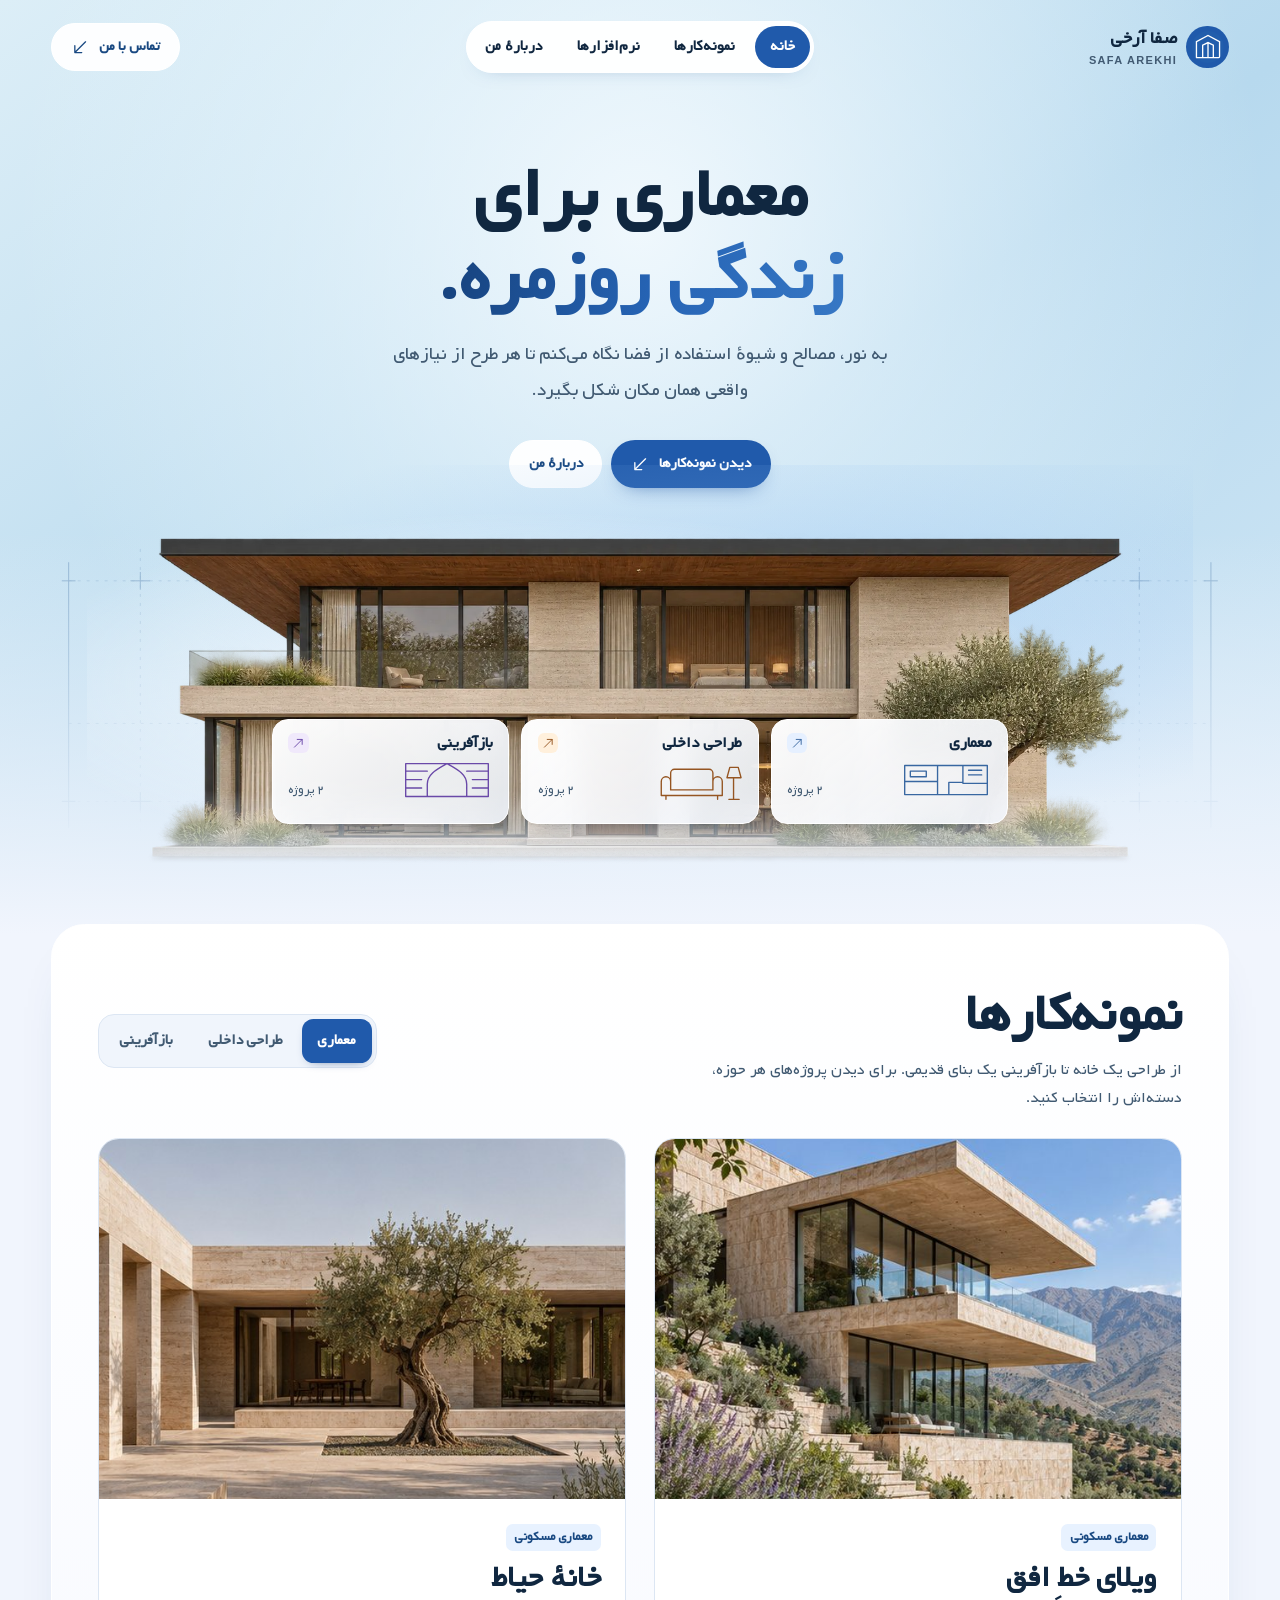
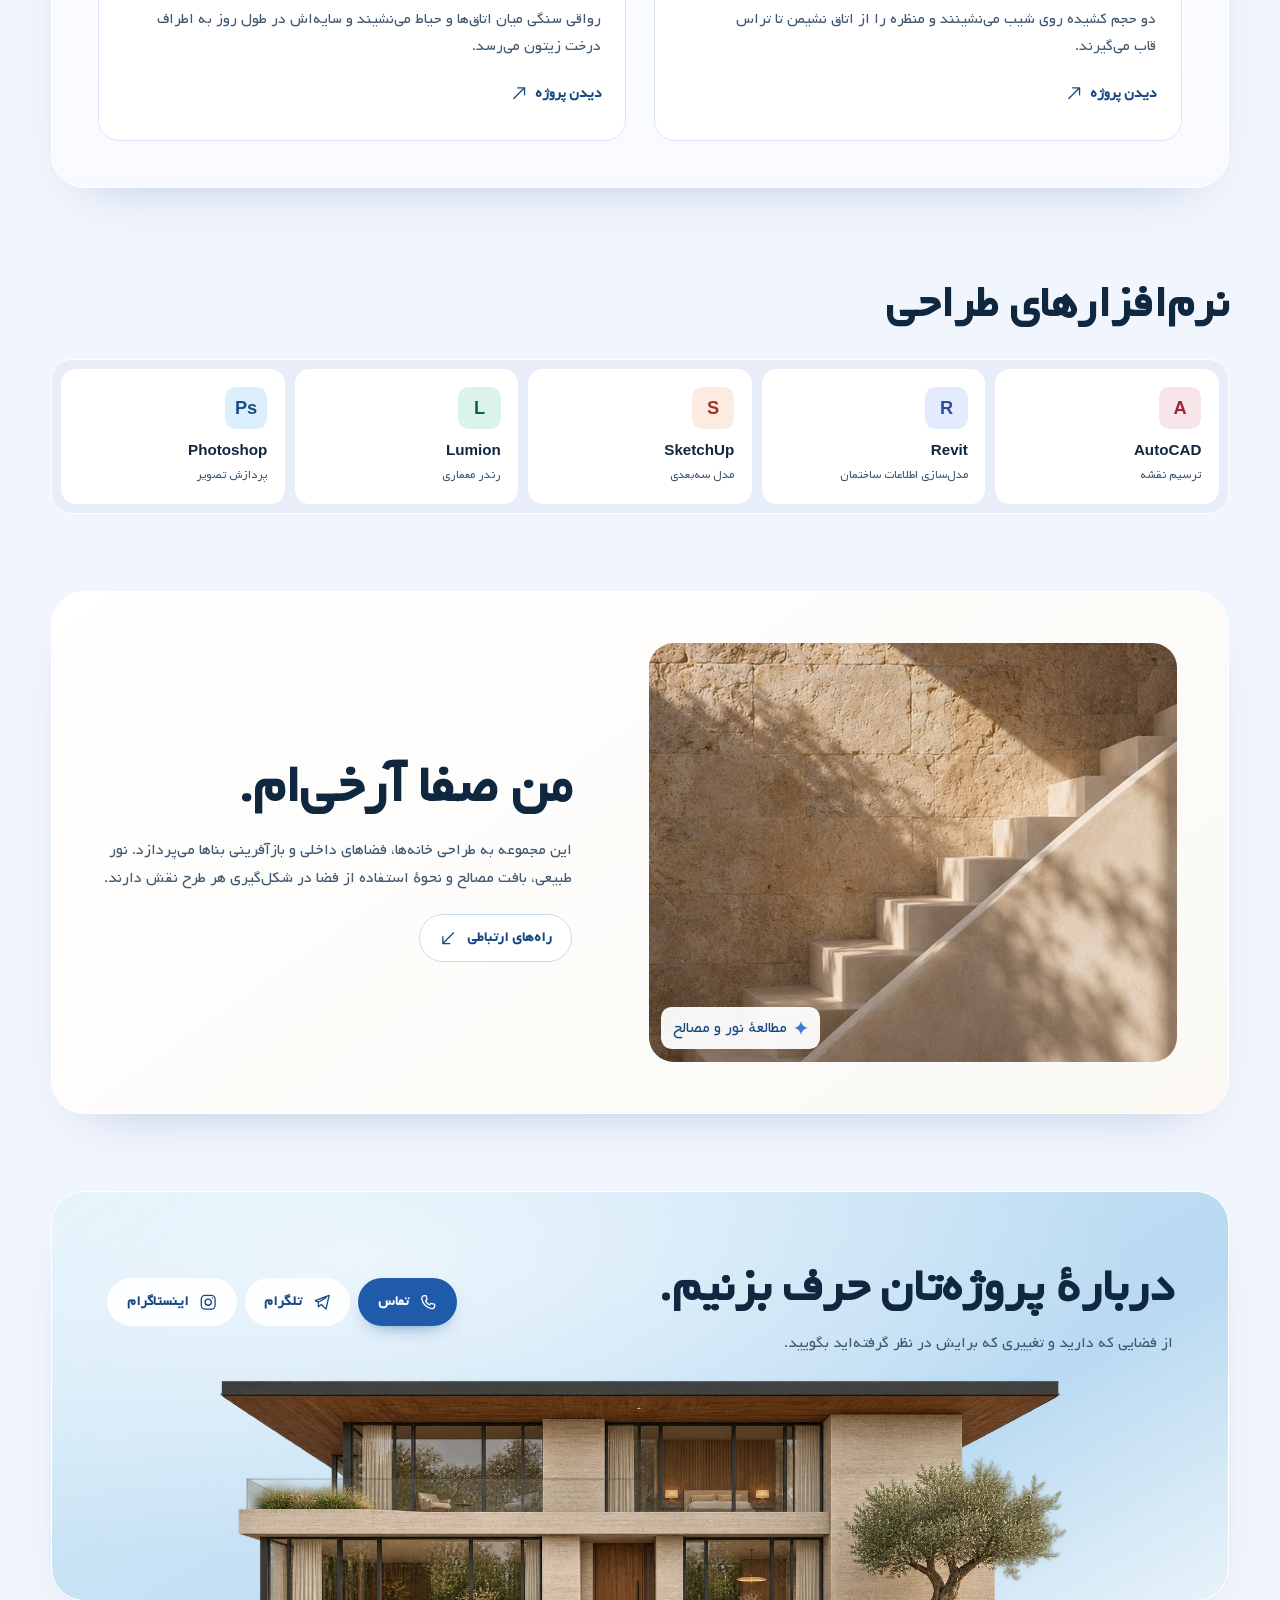
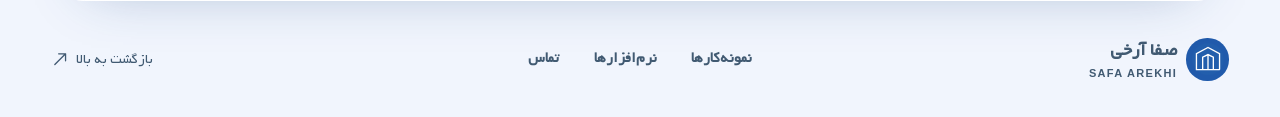
==== commit f23664d2: "Adapt portfolio motion and mobile gallery from the companion site" ====
--- a/safaarekhi/index.html
+++ b/safaarekhi/index.html
@@ -7,8 +7,8 @@
   <meta name="description" content="پورتفولیوی صفا آرخی در زمینهٔ معماری، طراحی داخلی و بازآفرینی فضا.">
   <title>صفا آرخی | معماری و طراحی فضا</title>
   <link rel="icon" href="assets/mark.svg" type="image/svg+xml">
-  <link rel="stylesheet" href="styles.css">
-  <script src="site.js" defer></script>
+  <link rel="stylesheet" href="styles.css?v=portfolio-motion-1">
+  <script src="site.js?v=portfolio-motion-1" defer></script>
 </head>
 <body>
   <svg class="symbols" aria-hidden="true" xmlns="http://www.w3.org/2000/svg">
@@ -19,6 +19,7 @@
     <symbol id="i-camera" viewBox="0 0 24 24"><rect x="3" y="3" width="18" height="18" rx="5"/><circle cx="12" cy="12" r="4"/><path d="M17.5 6.5h.01"/></symbol>
     <symbol id="i-close" viewBox="0 0 24 24"><path d="m6 6 12 12M6 18 18 6"/></symbol>
     <symbol id="i-spark" viewBox="0 0 24 24"><path d="M12 2c1.2 5.6 4.4 8.8 10 10-5.6 1.2-8.8 4.4-10 10C10.8 16.4 7.6 13.2 2 12 7.6 10.8 10.8 7.6 12 2Z"/></symbol>
+    <symbol id="i-chevron" viewBox="0 0 24 24"><path d="m15 5-7 7 7 7"/></symbol>
   </svg>
   <a class="skip" href="#main">رفتن به محتوای اصلی</a>
   <header class="site-header wrap">
@@ -116,6 +117,11 @@
           <div class="project-body"><p class="project-type">بازآفرینی فضای فرهنگی</p><h3>گالری زیرِ طاق</h3><p class="project-description">دیوارهای روشن برای نمایش آثار زیر طاق آجری قرار می‌گیرند و بازشوی سقف مسیر حرکت را روشن می‌کند.</p><button type="button" class="project-open" aria-label="جزئیات گالری زیر طاق" hidden><span>دیدن پروژه</span><svg class="icon" aria-hidden="true"><use href="#i-up"/></svg></button></div>
         </article>
       </div>
+      <div class="gallery-nav" role="group" aria-label="پیمایش پروژه‌های این دسته" hidden>
+        <button type="button" data-gallery-step="-1" aria-label="پروژهٔ قبلی" disabled><svg class="icon" aria-hidden="true"><use href="#i-chevron"/></svg></button>
+        <span class="gallery-dots" aria-hidden="true"><i></i><i></i></span>
+        <button type="button" data-gallery-step="1" aria-label="پروژهٔ بعدی"><svg class="icon" aria-hidden="true"><use href="#i-chevron"/></svg></button>
+      </div>
     </section>
 
     <section id="tools" class="section tools-section" aria-labelledby="tools-title">
--- a/safaarekhi/styles.css
+++ b/safaarekhi/styles.css
@@ -83,6 +83,17 @@
 .hero-description { max-width: 46ch; margin-inline: auto; color: var(--muted); font-size: clamp(1rem, 1.6vw, 1.2rem); line-height: 1.85; text-wrap: pretty; }
 .hero-actions { display: flex; justify-content: center; flex-wrap: wrap; gap: .58rem; margin-block-start: clamp(1.2rem, 2.6vw, 2rem); }
 .hero-stage { position: relative; isolation: isolate; margin-block-start: clamp(1.7rem, 3.5vw, 2.85rem); padding-block-end: clamp(0rem, 12vw - 6.55rem, 3.45rem); }
+.hero-stage::before {
+  position: absolute;
+  z-index: -2;
+  inset: -20% 3% 0;
+  background: radial-gradient(ellipse at 40% 55%, #f9fcff, transparent 56%), radial-gradient(ellipse at 64% 38%, #8abcf365, transparent 60%);
+  content: "";
+  pointer-events: none;
+  animation: elevation-light 9s ease-in-out infinite alternate paused;
+}
+.hero-stage.is-in-view::before { animation-play-state: running; }
+@keyframes elevation-light { from { transform: scale(.92) translateX(-2%); opacity: .55; } to { transform: scale(1.05) translateX(2%); opacity: .95; } }
 .hero-drafting { position: absolute; z-index: -1; inset: 0; width: 100%; height: 94%; fill: none; stroke: #326399; stroke-width: 1; opacity: .32; mask-image: linear-gradient(#000 15%, transparent 100%); pointer-events: none; }
 .hero-drafting path { vector-effect: non-scaling-stroke; }
 .draft-guides { opacity: .48; stroke-dasharray: 3 6; }
@@ -90,7 +101,7 @@
 @keyframes rise-in { from { transform: translateY(14px); opacity: .75; } to { transform: translateY(0); opacity: 1; } }
 .hero-categories { position: relative; z-index: 2; display: grid; grid-template-columns: repeat(3, minmax(0, 1fr)); gap: clamp(.35rem, 1vw, .75rem); width: min(100%, 46rem); margin: clamp(-10rem, -12vw, -3rem) auto 0; text-align: right; }
 .feature-card { --card-accent: #3867a1; --card-soft: #e6f0ff; display: block; min-width: 0; min-height: 6.55rem; padding: .82rem .95rem; border: 1px solid #fff; border-radius: 1rem; background: linear-gradient(142deg,#fffffffa,#f4f8ffe6); box-shadow: 0 14px 26px -20px #25486f96; backdrop-filter: blur(12px); transition: transform 240ms var(--ease), background 180ms ease, box-shadow 220ms ease; }
-.feature-card:hover { transform: translateY(-5px); background: #fff; box-shadow: 0 18px 30px -20px #25486fb0; }
+.feature-card:hover { transform: perspective(750px) translateY(-5px) rotateX(var(--tilt-x, 0deg)) rotateY(var(--tilt-y, 0deg)); background: #fff; box-shadow: 0 18px 30px -20px #25486fb0; }
 .feature-interiors { --card-accent: #955522; --card-soft: #fff0dc; }
 .feature-reuse { --card-accent: #6a49a8; --card-soft: #f0e9fb; }
 .feature-top, .feature-bottom { display: flex; justify-content: space-between; align-items: center; gap: .25rem; }
@@ -130,11 +141,20 @@
 .project-open:focus-visible::after { outline: 2px solid var(--accent); outline-offset: -3px; border-radius: 1.3rem; }
 .project-open .icon { transition: transform 220ms var(--ease); }
 .project:hover .project-open .icon, .project:focus-within .project-open .icon { transform: translate(2px, -2px); }
+.gallery-nav { display: none; }
+.gallery-nav button { display: grid; place-items: center; width: 2.8rem; height: 2.8rem; border: 1px solid var(--line); border-radius: 50%; background: var(--white); color: var(--accent-dark); }
+.gallery-nav button:hover:enabled { background: var(--accent); border-color: var(--accent); color: #fff; }
+.gallery-nav button:disabled { opacity: .45; cursor: default; }
+[data-gallery-step="-1"] .icon { transform: scaleX(-1); }
+.gallery-dots { display: flex; align-items: center; gap: .32rem; }
+.gallery-dots i { width: .36rem; height: .36rem; border-radius: 1rem; background: #a9bfd8; transition: width 190ms var(--ease), background 190ms ease; }
+.gallery-nav[data-position="0"] i:first-child, .gallery-nav[data-position="1"] i:last-child { width: .9rem; background: var(--accent); }
 
 .tools-section { padding-block: clamp(3.25rem, 6vw, 5.4rem); }
 .tools-section h2 { font-size: clamp(1.8rem, 3.7vw, 3.1rem); }
 .tool-grid { display: grid; grid-template-columns: repeat(5, minmax(0, 1fr)); gap: .6rem; margin: 0; padding: .55rem; border: 1px solid #fff; border-radius: 1.25rem; background: #e7eef9; list-style: none; }
 .tool-grid li { min-height: 8.4rem; display: flex; flex-direction: column; align-items: start; gap: .25rem; padding: clamp(.72rem, 1.3vw, 1.1rem); border: 1px solid #fff; border-radius: .88rem; background: #fff; }
+.tool-grid li:hover { transform: perspective(650px) rotateX(var(--tilt-x, 0deg)) rotateY(var(--tilt-y, 0deg)); }
 .tool-mark { width: 2.65rem; height: 2.65rem; display: grid; place-items: center; border-radius: .65rem; margin-block-end: .45rem; font: 800 1.14rem/1 Arial, sans-serif; direction: ltr; }
 .tool-mark.cad { color: #9c2434; background: #f8e5e9; }
 .tool-mark.revit { color: #2c4f99; background: #e4ebff; }
@@ -170,6 +190,13 @@
 .dialog-image[hidden] + .dialog-body { padding-block-start: 3.9rem; }
 .dialog-body h2 { font-size: clamp(1.55rem, 4vw, 2.35rem); }
 #dialog-copy { margin-block-start: .72rem; color: var(--muted); }
+
+.scroll-reveal { opacity: 0; translate: 0 14px; transition: opacity 560ms var(--ease), translate 560ms var(--ease), transform 180ms var(--ease); }
+.scroll-reveal:is(.is-revealed, :focus-within) { opacity: 1; translate: 0 0; }
+.tool-grid li:nth-child(2) { transition-delay: 35ms; }
+.tool-grid li:nth-child(3) { transition-delay: 70ms; }
+.tool-grid li:nth-child(4) { transition-delay: 105ms; }
+.tool-grid li:nth-child(5) { transition-delay: 140ms; }
 
 @media (min-width: 47.01rem) {
   .site-header { position: sticky; z-index: 4; top: .55rem; }
@@ -205,7 +232,9 @@
   .footer-top { grid-row: 1; grid-column: 2; }
 }
 @media (max-width: 31rem) {
-  .project-grid { grid-template-columns: minmax(0, 1fr); }
+  .project-grid { display: flex; overflow-x: auto; scroll-snap-type: x mandatory; overscroll-behavior-inline: contain; scrollbar-width: none; }
+  .project { flex: 0 0 90%; min-width: 0; scroll-snap-align: start; }
+  .gallery-nav { display: flex; justify-content: center; align-items: center; gap: .72rem; margin-block-start: .85rem; }
   .tool-grid { grid-template-columns: repeat(2, minmax(0, 1fr)); }
   .button { padding-inline: .78rem; font-size: .95rem; }
   .filters button { padding-inline: .64rem; }
@@ -221,4 +250,6 @@
 }
 @media (prefers-reduced-motion: reduce) {
   *, *::before, *::after { scroll-behavior: auto !important; animation-duration: .01ms !important; transition-duration: .01ms !important; }
-}
+  .hero-stage::before { animation: none; }
+  .scroll-reveal { opacity: 1; translate: none; }
+}
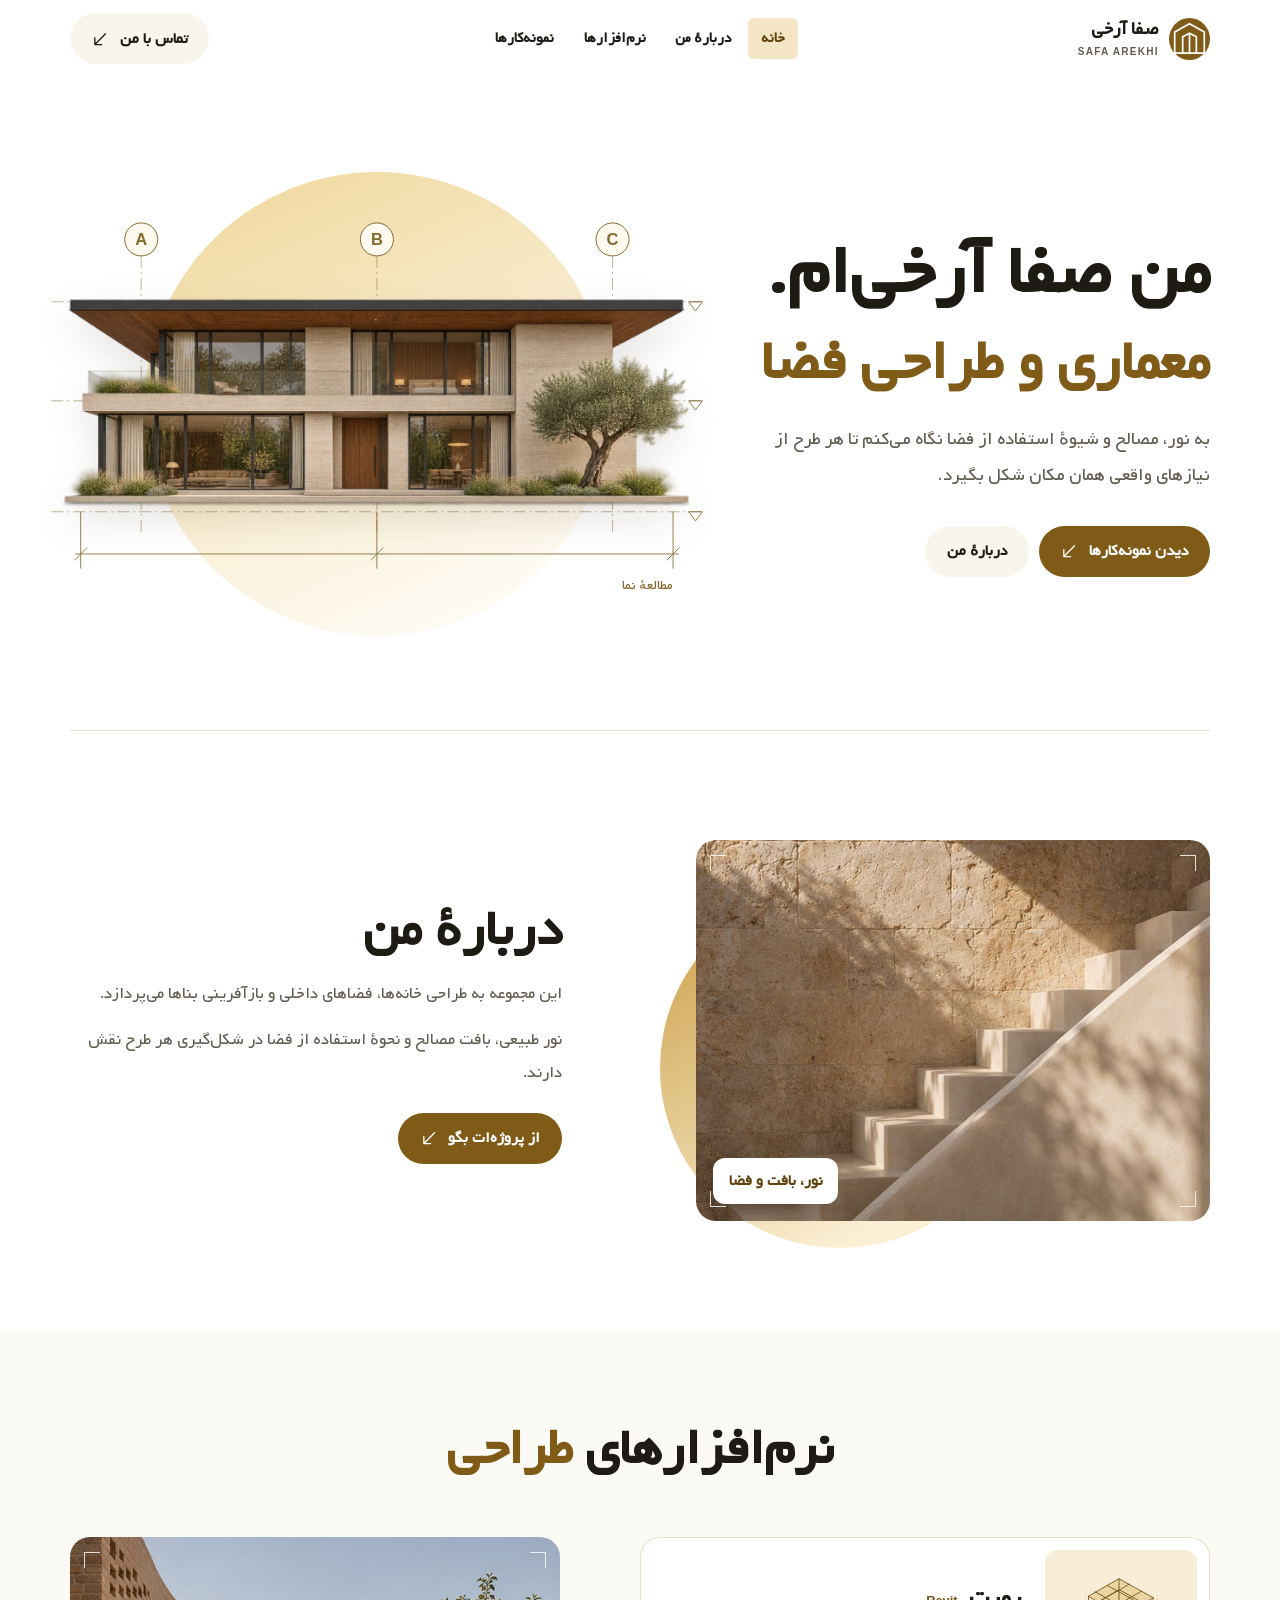
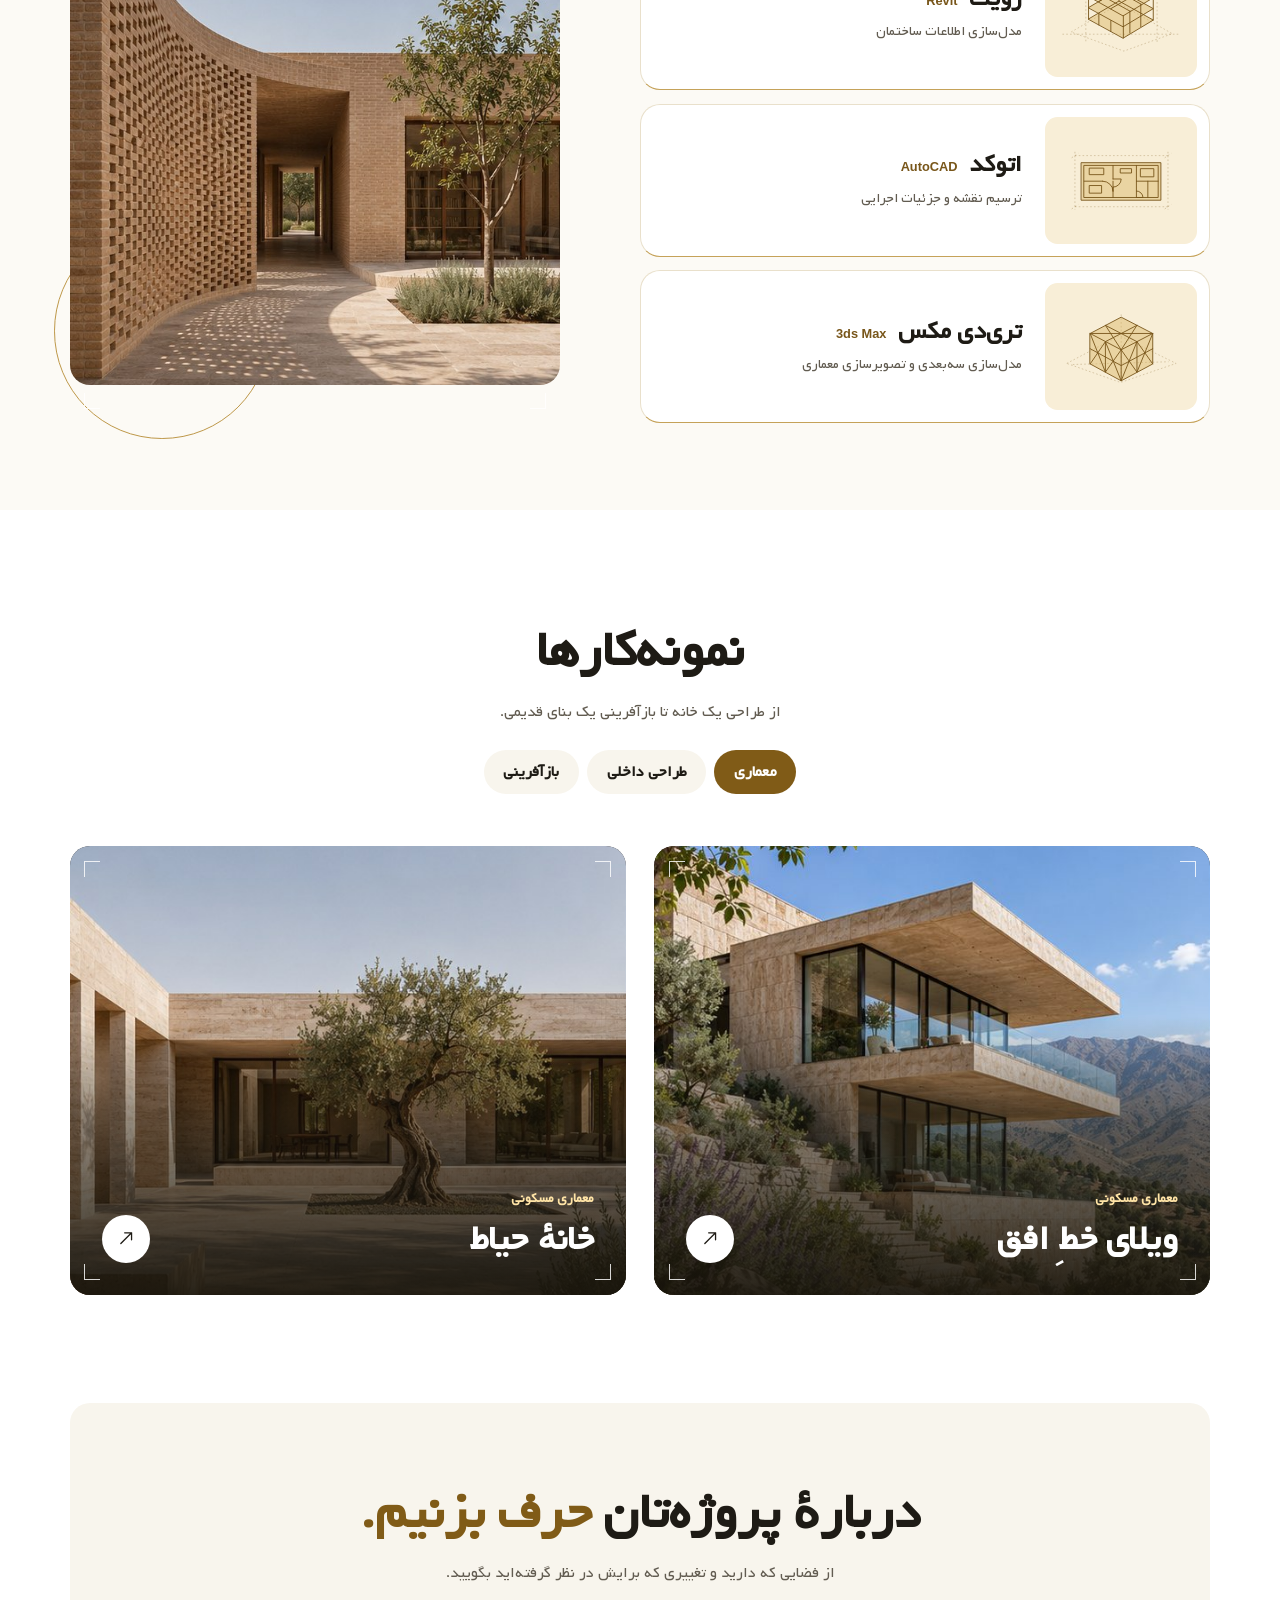
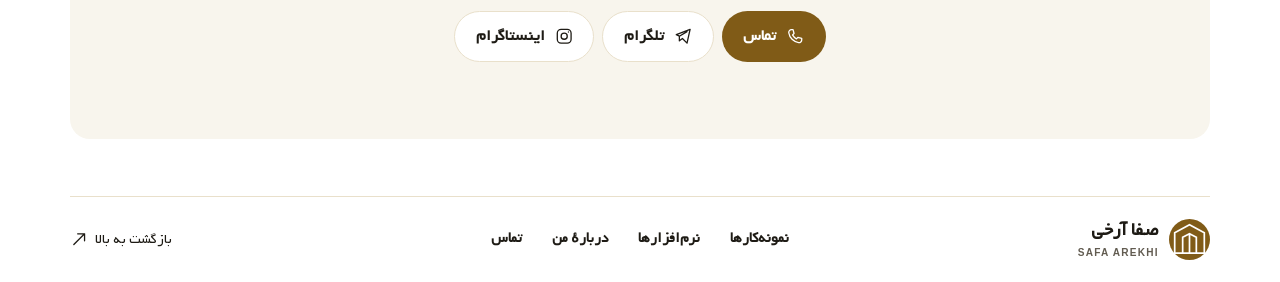
==== commit 7a3bf98f: "Publish the white and gold architecture portfolio" ====
--- a/safaarekhi/index.html
+++ b/safaarekhi/index.html
@@ -1,175 +1,206 @@
-<!doctype html>
-<html lang="fa" dir="rtl" id="top">
-<head>
-  <meta charset="utf-8">
-  <meta name="viewport" content="width=device-width, initial-scale=1">
-  <meta name="theme-color" content="#c4e1ee">
-  <meta name="description" content="پورتفولیوی صفا آرخی در زمینهٔ معماری، طراحی داخلی و بازآفرینی فضا.">
-  <title>صفا آرخی | معماری و طراحی فضا</title>
-  <link rel="icon" href="assets/mark.svg" type="image/svg+xml">
-  <link rel="stylesheet" href="styles.css?v=portfolio-motion-1">
-  <script src="site.js?v=portfolio-motion-1" defer></script>
-</head>
-<body>
-  <svg class="symbols" aria-hidden="true" xmlns="http://www.w3.org/2000/svg">
-    <symbol id="i-arrow" viewBox="0 0 24 24"><path d="M19 5 5 19M5 10v9h9"/></symbol>
-    <symbol id="i-up" viewBox="0 0 24 24"><path d="M5 19 19 5M10 5h9v9"/></symbol>
-    <symbol id="i-phone" viewBox="0 0 24 24"><path d="M7.1 3.5h2.1l1.3 5-2 1.8a14 14 0 0 0 5.2 5.2l1.8-2 5 1.3v2.1a3.6 3.6 0 0 1-4 3.5A15.3 15.3 0 0 1 3.6 7.5a3.6 3.6 0 0 1 3.5-4Z"/></symbol>
-    <symbol id="i-send" viewBox="0 0 24 24"><path d="m3 10 18-7-4 18-6-6-4 3v-6l10-6M3 10l4 2"/></symbol>
-    <symbol id="i-camera" viewBox="0 0 24 24"><rect x="3" y="3" width="18" height="18" rx="5"/><circle cx="12" cy="12" r="4"/><path d="M17.5 6.5h.01"/></symbol>
-    <symbol id="i-close" viewBox="0 0 24 24"><path d="m6 6 12 12M6 18 18 6"/></symbol>
-    <symbol id="i-spark" viewBox="0 0 24 24"><path d="M12 2c1.2 5.6 4.4 8.8 10 10-5.6 1.2-8.8 4.4-10 10C10.8 16.4 7.6 13.2 2 12 7.6 10.8 10.8 7.6 12 2Z"/></symbol>
-    <symbol id="i-chevron" viewBox="0 0 24 24"><path d="m15 5-7 7 7 7"/></symbol>
-  </svg>
-  <a class="skip" href="#main">رفتن به محتوای اصلی</a>
-  <header class="site-header wrap">
-    <a class="brand" href="#top" aria-label="صفا آرخی، ابتدای صفحه">
-      <img src="assets/mark.svg" width="42" height="42" alt="">
-      <span><strong>صفا آرخی</strong><small lang="en" dir="ltr">SAFA AREKHI</small></span>
-    </a>
-    <nav aria-label="منوی اصلی">
-      <a href="#top" aria-current="location">خانه</a>
-      <a href="#work">نمونه‌کارها</a>
-      <a href="#tools">نرم‌افزارها</a>
-      <a href="#about">دربارهٔ من</a>
-    </nav>
-    <a class="button button-outline header-contact" href="#contact" data-contact-entry hidden>تماس با من <svg class="icon" aria-hidden="true"><use href="#i-arrow"/></svg></a>
-  </header>
-
-  <main id="main">
-    <section class="hero wrap" aria-labelledby="hero-title">
-      <div class="hero-copy">
-        <h1 id="hero-title">معماری برای<br><em>زندگی روزمره.</em></h1>
-        <p class="hero-description">به نور، مصالح و شیوهٔ استفاده از فضا نگاه می‌کنم تا هر طرح از نیازهای واقعی همان مکان شکل بگیرد.</p>
-        <div class="hero-actions">
-          <a class="button button-primary" href="#work">دیدن نمونه‌کارها <svg class="icon" aria-hidden="true"><use href="#i-arrow"/></svg></a>
-          <a class="button button-outline" href="#about">دربارهٔ من</a>
-        </div>
-      </div>
-      <div class="hero-stage">
-        <svg class="hero-drafting" viewBox="0 0 1200 360" preserveAspectRatio="none" aria-hidden="true">
-          <path d="M18 54h1164M18 303h1164M91 18v324M1109 18v324M18 215h1164M345 18v324M855 18v324" class="draft-guides"/>
-          <path d="M81 54h20m-10-10v20m1008-10h20m-10-10v20M81 303h20m-10-10v20m1008-10h20m-10-10v20"/>
-          <path d="M18 33v300M1182 33v300M11 54h14M11 303h14m1150-249h14m-14 249h14"/>
-        </svg>
-        <img class="hero-building" src="assets/villa-elevation.webp" alt="رندر معماری ویلایی با سقف کشیده، نمای سنگی و پنجره‌های سرتاسری" width="1460" height="500" fetchpriority="high">
-        <div class="hero-categories" aria-label="دسته‌های نمونه‌کار">
-          <a class="feature-card feature-architecture" href="#work" data-feature-filter="architecture">
-            <span class="feature-top"><strong>معماری</strong><svg class="icon" aria-hidden="true"><use href="#i-up"/></svg></span>
-            <span class="feature-bottom">
-              <svg class="feature-drawing" viewBox="0 0 98 46" aria-hidden="true"><path d="M5 39V8h88v31H5Zm35-31v31m27-31v19h26M5 25h35m12 14V26h15"/><path d="M11 14h17v6H11zm62-1h14m-14 5h14"/></svg>
-              <small>۲ پروژه</small>
-            </span>
-          </a>
-          <a class="feature-card feature-interiors" href="#work" data-feature-filter="interiors">
-            <span class="feature-top"><strong>طراحی داخلی</strong><svg class="icon" aria-hidden="true"><use href="#i-up"/></svg></span>
-            <span class="feature-bottom">
-              <svg class="feature-drawing" viewBox="0 0 98 46" aria-hidden="true"><path d="M12 40V25a5 5 0 0 1 10 0v9h45v-9a5 5 0 0 1 10 0v15H12Zm10-15v-9a4 4 0 0 1 4-4h37a4 4 0 0 1 4 4v9M17 40v4m55-4v4M85 10h9l3 11H82l3-11Zm4 11v23m-5 0h11"/></svg>
-              <small>۲ پروژه</small>
-            </span>
-          </a>
-          <a class="feature-card feature-reuse" href="#work" data-feature-filter="reuse">
-            <span class="feature-top"><strong>بازآفرینی</strong><svg class="icon" aria-hidden="true"><use href="#i-up"/></svg></span>
-            <span class="feature-bottom">
-              <svg class="feature-drawing" viewBox="0 0 98 46" aria-hidden="true"><path d="M5 41V6h88v35H5Zm23 0V28c0-10 8-15 21-22 13 7 21 12 21 22v13M5 14h23m42 0h23M5 23h17m54 0h17M5 32h17m54 0h17"/></svg>
-              <small>۲ پروژه</small>
-            </span>
-          </a>
-        </div>
-      </div>
-    </section>
-
-    <section id="work" class="section wrap" aria-labelledby="work-title">
-      <div class="section-heading">
-        <h2 id="work-title">نمونه‌کارها</h2>
-        <p>از طراحی یک خانه تا بازآفرینی یک بنای قدیمی. برای دیدن پروژه‌های هر حوزه، دسته‌اش را انتخاب کنید.</p>
-        <div class="filters" role="group" aria-label="دسته‌بندی نمونه‌کارها" hidden>
-          <button type="button" aria-pressed="true" data-filter="architecture">معماری</button>
-          <button type="button" aria-pressed="false" data-filter="interiors">طراحی داخلی</button>
-          <button type="button" aria-pressed="false" data-filter="reuse">بازآفرینی</button>
-        </div>
-      </div>
-      <p id="filter-status" class="sr-only" role="status"></p>
-
-      <div class="project-grid">
-        <article id="horizon" class="project" data-category="architecture">
-          <div class="project-media"><img src="assets/horizon.jpg" alt="ویلای سنگی و شیشه‌ای رو به شیب و کوه" width="625" height="625" loading="lazy"></div>
-          <div class="project-body"><p class="project-type">معماری مسکونی</p><h3>ویلای خطِ افق</h3><p class="project-description">دو حجم کشیده روی شیب می‌نشینند و منظره را از اتاق نشیمن تا تراس قاب می‌گیرند.</p><button type="button" class="project-open" aria-label="جزئیات ویلای خط افق" hidden><span>دیدن پروژه</span><svg class="icon" aria-hidden="true"><use href="#i-up"/></svg></button></div>
-        </article>
-        <article id="courtyard" class="project" data-category="architecture">
-          <div class="project-media"><img src="assets/courtyard.jpg" alt="حیاط مرکزی با درخت زیتون و رواق سنگی" width="625" height="625" loading="lazy"></div>
-          <div class="project-body"><p class="project-type">معماری مسکونی</p><h3>خانهٔ حیاط</h3><p class="project-description">رواقی سنگی میان اتاق‌ها و حیاط می‌نشیند و سایه‌اش در طول روز به اطراف درخت زیتون می‌رسد.</p><button type="button" class="project-open" aria-label="جزئیات خانهٔ حیاط" hidden><span>دیدن پروژه</span><svg class="icon" aria-hidden="true"><use href="#i-up"/></svg></button></div>
-        </article>
-        <article id="interior" class="project" data-category="interiors" hidden>
-          <div class="project-media"><img src="assets/interior.jpg" alt="نشیمن چوبی با نور مایل و مبلمان پارچه‌ای" width="625" height="625" loading="lazy"></div>
-          <div class="project-body"><p class="project-type">طراحی داخلی مسکونی</p><h3>خانهٔ چوب و نور</h3><p class="project-description">کمدها و قفسه‌ها در یک دیوار چوبی جمع می‌شوند تا جای نشستن کنار پنجره آزاد بماند.</p><button type="button" class="project-open" aria-label="جزئیات خانهٔ چوب و نور" hidden><span>دیدن پروژه</span><svg class="icon" aria-hidden="true"><use href="#i-up"/></svg></button></div>
-        </article>
-        <article id="cafe" class="project" data-category="interiors" hidden>
-          <div class="project-media"><img src="assets/cafe.jpg" alt="کافه با پیشخوان سفالی، پنجره بلند و میزهای چوبی" width="625" height="625" loading="lazy"></div>
-          <div class="project-body"><p class="project-type">طراحی داخلی تجاری</p><h3>کافهٔ خاک و نور</h3><p class="project-description">پیشخوان سفالی مسیر سفارش را مشخص می‌کند و میزهای کنار پنجره برای مکث و گفت‌وگو جا باز می‌کنند.</p><button type="button" class="project-open" aria-label="جزئیات کافهٔ خاک و نور" hidden><span>دیدن پروژه</span><svg class="icon" aria-hidden="true"><use href="#i-up"/></svg></button></div>
-        </article>
-        <article id="brick-house" class="project" data-category="reuse" hidden>
-          <div class="project-media"><img src="assets/brick-house.jpg" alt="حیاط آجری قدیمی با حوض باریک و الحاق سنگی روشن" width="625" height="625" loading="lazy"></div>
-          <div class="project-body"><p class="project-type">بازآفرینی خانهٔ قدیمی</p><h3>خانهٔ آجر و آب</h3><p class="project-description">طاق‌های آجری حفظ می‌شوند و یک فضای نشیمن تازه کنار حوض باریک به حیاط اضافه می‌شود.</p><button type="button" class="project-open" aria-label="جزئیات خانهٔ آجر و آب" hidden><span>دیدن پروژه</span><svg class="icon" aria-hidden="true"><use href="#i-up"/></svg></button></div>
-        </article>
-        <article id="gallery" class="project" data-category="reuse" hidden>
-          <div class="project-media"><img src="assets/gallery.jpg" alt="گالری روشن در فضای بازآفرینی شده با طاق آجری" width="625" height="625" loading="lazy"></div>
-          <div class="project-body"><p class="project-type">بازآفرینی فضای فرهنگی</p><h3>گالری زیرِ طاق</h3><p class="project-description">دیوارهای روشن برای نمایش آثار زیر طاق آجری قرار می‌گیرند و بازشوی سقف مسیر حرکت را روشن می‌کند.</p><button type="button" class="project-open" aria-label="جزئیات گالری زیر طاق" hidden><span>دیدن پروژه</span><svg class="icon" aria-hidden="true"><use href="#i-up"/></svg></button></div>
-        </article>
-      </div>
-      <div class="gallery-nav" role="group" aria-label="پیمایش پروژه‌های این دسته" hidden>
-        <button type="button" data-gallery-step="-1" aria-label="پروژهٔ قبلی" disabled><svg class="icon" aria-hidden="true"><use href="#i-chevron"/></svg></button>
-        <span class="gallery-dots" aria-hidden="true"><i></i><i></i></span>
-        <button type="button" data-gallery-step="1" aria-label="پروژهٔ بعدی"><svg class="icon" aria-hidden="true"><use href="#i-chevron"/></svg></button>
-      </div>
-    </section>
-
-    <section id="tools" class="section tools-section" aria-labelledby="tools-title">
-      <div class="wrap">
-        <div class="section-heading">
-          <h2 id="tools-title">نرم‌افزارهای طراحی</h2>
-        </div>
-        <ul class="tool-grid">
-          <li><span class="tool-mark cad" aria-hidden="true">A</span><strong lang="en" dir="ltr">AutoCAD</strong><small>ترسیم نقشه</small></li>
-          <li><span class="tool-mark revit" aria-hidden="true">R</span><strong lang="en" dir="ltr">Revit</strong><small>مدل‌سازی اطلاعات ساختمان</small></li>
-          <li><span class="tool-mark sketch" aria-hidden="true">S</span><strong lang="en" dir="ltr">SketchUp</strong><small>مدل سه‌بعدی</small></li>
-          <li><span class="tool-mark lumion" aria-hidden="true">L</span><strong lang="en" dir="ltr">Lumion</strong><small>رندر معماری</small></li>
-          <li><span class="tool-mark photoshop" aria-hidden="true">Ps</span><strong lang="en" dir="ltr">Photoshop</strong><small>پردازش تصویر</small></li>
-        </ul>
-      </div>
-    </section>
-
-    <section id="about" class="section about wrap" aria-labelledby="about-title">
-      <figure class="about-visual"><img src="assets/material.jpg" alt="پلهٔ روشن کنار دیوار سنگی با سایهٔ مورب" width="625" height="625" loading="lazy"><figcaption><svg class="spark" aria-hidden="true"><use href="#i-spark"/></svg> مطالعهٔ نور و مصالح</figcaption></figure>
-      <div class="about-copy">
-        <h2 id="about-title">من صفا آرخی‌ام.</h2>
-        <p>این مجموعه به طراحی خانه‌ها، فضاهای داخلی و بازآفرینی بناها می‌پردازد. نور طبیعی، بافت مصالح و نحوهٔ استفاده از فضا در شکل‌گیری هر طرح نقش دارند.</p>
-        <a class="button button-outline" href="#contact" data-contact-entry hidden>راه‌های ارتباطی <svg class="icon" aria-hidden="true"><use href="#i-arrow"/></svg></a>
-      </div>
-    </section>
-
-    <section id="contact" class="contact wrap" aria-labelledby="contact-title" data-contact-entry hidden>
-      <div><h2 id="contact-title">دربارهٔ پروژه‌تان حرف بزنیم.</h2><p>از فضایی که دارید و تغییری که برایش در نظر گرفته‌اید بگویید.</p></div>
-      <div class="contact-side">
-        <div class="contact-actions" aria-label="راه‌های تماس">
-          <a class="button button-primary" data-contact="phone" hidden><svg class="icon" aria-hidden="true"><use href="#i-phone"/></svg> تماس</a>
-          <a class="button button-outline" data-contact="telegram" hidden><svg class="icon" aria-hidden="true"><use href="#i-send"/></svg> تلگرام</a>
-          <a class="button button-outline" data-contact="instagram" hidden><svg class="icon" aria-hidden="true"><use href="#i-camera"/></svg> اینستاگرام</a>
-        </div>
-      </div>
-      <img class="contact-building" src="assets/villa-elevation.webp" alt="" width="1460" height="500" loading="lazy">
-    </section>
-  </main>
-  <footer class="wrap footer">
-    <a class="brand" href="#top" aria-label="صفا آرخی، ابتدای صفحه"><img src="assets/mark.svg" width="42" height="42" alt=""><span><strong>صفا آرخی</strong><small lang="en" dir="ltr">SAFA AREKHI</small></span></a>
-    <nav aria-label="پیوندهای پایین صفحه"><a href="#work">نمونه‌کارها</a><a href="#tools">نرم‌افزارها</a><a href="#contact" data-contact-entry hidden>تماس</a></nav>
-    <a class="footer-top" href="#top">بازگشت به بالا <svg class="icon" aria-hidden="true"><use href="#i-up"/></svg></a>
-  </footer>
-
-  <dialog id="detail-dialog" aria-labelledby="dialog-title">
-    <form method="dialog" class="dialog-header"><button type="submit" aria-label="بستن پنجره"><svg class="icon" aria-hidden="true"><use href="#i-close"/></svg></button></form>
-    <img class="dialog-image" alt="" hidden>
-    <div class="dialog-body"><p class="project-type" id="dialog-label"></p><h2 id="dialog-title"></h2><p id="dialog-copy"></p></div>
-  </dialog>
-</body>
-</html>
+<!doctype html>
+<html lang="fa" dir="rtl" id="top">
+<head>
+  <meta charset="utf-8">
+  <meta name="viewport" content="width=device-width, initial-scale=1">
+  <meta name="theme-color" content="#ffffff">
+  <meta name="description" content="پورتفولیوی صفا آرخی در زمینهٔ معماری، طراحی داخلی و بازآفرینی فضا.">
+  <title>صفا آرخی | معماری و طراحی فضا</title>
+  <link rel="icon" href="assets/mark.svg" type="image/svg+xml">
+  <link rel="stylesheet" href="styles.css?v=white-gold">
+  <script src="site.js?v=reeni-1" defer></script>
+</head>
+<body>
+  <svg class="symbols" aria-hidden="true" xmlns="http://www.w3.org/2000/svg">
+    <symbol id="i-arrow" viewBox="0 0 24 24"><path d="M19 5 5 19M5 10v9h9"/></symbol>
+    <symbol id="i-up" viewBox="0 0 24 24"><path d="M5 19 19 5M10 5h9v9"/></symbol>
+    <symbol id="i-phone" viewBox="0 0 24 24"><path d="M7.1 3.5h2.1l1.3 5-2 1.8a14 14 0 0 0 5.2 5.2l1.8-2 5 1.3v2.1a3.6 3.6 0 0 1-4 3.5A15.3 15.3 0 0 1 3.6 7.5a3.6 3.6 0 0 1 3.5-4Z"/></symbol>
+    <symbol id="i-send" viewBox="0 0 24 24"><path d="m3 10 18-7-4 18-6-6-4 3v-6l10-6M3 10l4 2"/></symbol>
+    <symbol id="i-camera" viewBox="0 0 24 24"><rect x="3" y="3" width="18" height="18" rx="5"/><circle cx="12" cy="12" r="4"/><path d="M17.5 6.5h.01"/></symbol>
+    <symbol id="i-close" viewBox="0 0 24 24"><path d="m6 6 12 12M6 18 18 6"/></symbol>
+    <symbol id="i-chevron" viewBox="0 0 24 24"><path d="m15 5-7 7 7 7"/></symbol>
+  </svg>
+  <a class="skip" href="#main">رفتن به محتوای اصلی</a>
+  <header class="site-header wrap">
+    <a class="brand" href="#top" aria-label="صفا آرخی، ابتدای صفحه">
+      <img src="assets/mark.svg" width="42" height="42" alt="">
+      <span><strong>صفا آرخی</strong><small lang="en" dir="ltr">SAFA AREKHI</small></span>
+    </a>
+    <nav aria-label="منوی اصلی">
+      <a href="#top" aria-current="location">خانه</a>
+      <a href="#about">دربارهٔ من</a>
+      <a href="#tools">نرم‌افزارها</a>
+      <a href="#work">نمونه‌کارها</a>
+    </nav>
+    <a class="button button-outline header-contact" href="#contact" data-contact-entry hidden>تماس با من <svg class="icon" aria-hidden="true"><use href="#i-arrow"/></svg></a>
+  </header>
+
+  <main id="main">
+    <section class="hero wrap" aria-labelledby="hero-title">
+      <div class="hero-copy">
+        <h1 id="hero-title">من صفا آرخی‌ام.<br><em>معماری و طراحی فضا</em></h1>
+        <p class="hero-description">به نور، مصالح و شیوهٔ استفاده از فضا نگاه می‌کنم تا هر طرح از نیازهای واقعی همان مکان شکل بگیرد.</p>
+        <div class="hero-actions">
+          <a class="button button-primary" href="#work">دیدن نمونه‌کارها <svg class="icon" aria-hidden="true"><use href="#i-arrow"/></svg></a>
+          <a class="button button-outline" href="#about">دربارهٔ من</a>
+        </div>
+      </div>
+      <div class="hero-stage">
+        <figure class="elevation">
+          <svg class="elevation-drawing" viewBox="0 0 750 445" aria-hidden="true" focusable="false">
+            <g class="draft-axis">
+              <path d="M118 61v302m257-302v302m257-302v302M20 111h710M20 219h710M20 340h710"/>
+            </g>
+            <g class="draft-dimension">
+              <path d="M52 340v62m323-62v62m323-62v62M46 386h658M45 393l14-14m309 14 14-14m309 14 14-14"/>
+              <path d="M730 111h-15l7.5 10Zm0 108h-15l7.5 10Zm0 121h-15l7.5 10Z"/>
+            </g>
+            <g class="draft-bubble">
+              <circle cx="118" cy="43" r="18"/>
+              <circle cx="375" cy="43" r="18"/>
+              <circle cx="632" cy="43" r="18"/>
+            </g>
+            <g class="draft-label" direction="ltr" text-anchor="middle">
+              <text x="118" y="49">A</text>
+              <text x="375" y="49">B</text>
+              <text x="632" y="49">C</text>
+            </g>
+          </svg>
+          <img class="hero-building" src="assets/villa-elevation.webp" alt="رندر معماری ویلایی با سقف کشیده، نمای سنگی و پنجره‌های سرتاسری" width="1460" height="500" fetchpriority="high">
+          <figcaption class="elevation-caption">مطالعهٔ نما</figcaption>
+        </figure>
+      </div>
+    </section>
+
+    <section id="about" class="section about wrap" aria-labelledby="about-title">
+      <figure class="about-visual">
+        <img src="assets/material.jpg" alt="پلهٔ روشن کنار دیوار سنگی با سایهٔ مورب" width="625" height="625" loading="lazy">
+        <figcaption>نور، بافت و فضا</figcaption>
+      </figure>
+      <div class="about-copy">
+        <h2 id="about-title">دربارهٔ من</h2>
+        <p>این مجموعه به طراحی خانه‌ها، فضاهای داخلی و بازآفرینی بناها می‌پردازد.</p>
+        <p>نور طبیعی، بافت مصالح و نحوهٔ استفاده از فضا در شکل‌گیری هر طرح نقش دارند.</p>
+        <a class="about-link button button-primary" href="#contact" data-contact-entry hidden>از پروژه‌ات بگو <svg class="icon" aria-hidden="true"><use href="#i-arrow"/></svg></a>
+      </div>
+    </section>
+
+    <section id="tools" class="section tools-section" aria-labelledby="tools-title">
+      <div class="wrap">
+        <div class="section-heading">
+          <h2 id="tools-title">نرم‌افزارهای <em>طراحی</em></h2>
+        </div>
+        <div class="tools-layout">
+          <ul class="tool-grid">
+            <li class="tool-card tool-revit">
+              <div class="tool-art" aria-hidden="true">
+                <svg viewBox="0 0 280 140" focusable="false">
+                  <path class="tool-guide" d="M48 103 137 51l97 55-89 32Z M75 120V34m131 87V31M32 107h216"/>
+                  <path class="tool-fill" d="m80 79 56-33 63 35-55 33Z M80 58l56-33 63 35-55 33Z M80 37l56-32 63 35-55 33Z"/>
+                  <path class="tool-line" d="m80 79 56-33 63 35-55 33Z M80 58l56-33 63 35-55 33Z M80 37l56-32 63 35-55 33Z M80 37v42m119-39v41m-55-8v41m-8-109v41"/>
+                  <path class="tool-line" d="m99 47 56-32m-34 45 56-32m-63-11 63 35m-85-23 63 35m-56 6v20m22-8v20m35-38v41m20-53v41"/>
+                </svg>
+              </div>
+              <div class="tool-copy"><strong>رویت</strong><span lang="en" dir="ltr">Revit</span><small>مدل‌سازی اطلاعات ساختمان</small></div>
+            </li>
+            <li class="tool-card tool-cad">
+              <div class="tool-art" aria-hidden="true">
+                <svg viewBox="0 0 280 140" focusable="false">
+                  <path class="tool-guide" d="M55 18v106m171-106v106M55 25h171M55 119h171M49 29l12-8m159 8 12-8M49 123l12-8m159 8 12-8"/>
+                  <path class="tool-fill" d="M67 38h146v69H67z"/>
+                  <path class="tool-line" d="M67 38h146v69H67zM72 43h136v59H72zM125 43v25m0 15v19m43-59v59M72 72h34m62 0h40m-19 0v30"/>
+                  <path class="tool-line" d="M106 72a19 19 0 0 1 19 19V72m0 11a15 15 0 0 0 15-15h-15m43 22a12 12 0 0 1 12 12h-12"/>
+                  <path class="tool-line" d="M82 48h26v12H82zM82 80h22v14H82zM176 49h24v15h-24zM139 49h20v8h-20z"/>
+                </svg>
+              </div>
+              <div class="tool-copy"><strong>اتوکد</strong><span lang="en" dir="ltr">AutoCAD</span><small>ترسیم نقشه و جزئیات اجرایی</small></div>
+            </li>
+            <li class="tool-card tool-max">
+              <div class="tool-art" aria-hidden="true">
+                <svg viewBox="0 0 280 140" focusable="false">
+                  <path class="tool-guide" d="M40 100 137 49l104 51-102 35Z M140 10v123m-89-31 176-5"/>
+                  <path class="tool-fill" d="m83 45 57-30 58 30v56l-58 31-57-31z"/>
+                  <path class="tool-line" d="m83 45 57-30 58 30v56l-58 31-57-31z M83 45l57 30 58-30m-58 30v57 M111 30l58 30v56m0-86-58 30v56M83 73l57 31 58-31"/>
+                  <path class="tool-line" d="m83 45 28 71 29-41 29 41 29-71m-115 56 28-41 29 72 29-72 29 41M111 30l29 45 29-45m-86 15h115"/>
+                </svg>
+              </div>
+              <div class="tool-copy"><strong>تری‌دی مکس</strong><span lang="en" dir="ltr">3ds Max</span><small>مدل‌سازی سه‌بعدی و تصویرسازی معماری</small></div>
+            </li>
+          </ul>
+          <figure class="tools-visual">
+            <img src="assets/pavilion.jpg" alt="حیاطی با دیوار آجری مشبک و سایه‌های هندسی" width="625" height="625" loading="lazy">
+          </figure>
+        </div>
+      </div>
+    </section>
+
+    <section id="work" class="section wrap" aria-labelledby="work-title">
+      <div class="section-heading">
+        <div>
+          <h2 id="work-title">نمونه‌کارها</h2>
+          <p>از طراحی یک خانه تا بازآفرینی یک بنای قدیمی.</p>
+        </div>
+        <div class="filters" role="group" aria-label="دسته‌بندی نمونه‌کارها" hidden>
+          <button type="button" aria-pressed="true" data-filter="architecture">معماری</button>
+          <button type="button" aria-pressed="false" data-filter="interiors">طراحی داخلی</button>
+          <button type="button" aria-pressed="false" data-filter="reuse">بازآفرینی</button>
+        </div>
+      </div>
+      <p id="filter-status" class="sr-only" role="status"></p>
+
+      <div class="project-grid">
+        <article id="horizon" class="project" data-category="architecture">
+          <div class="project-media"><img src="assets/horizon.jpg" alt="ویلای سنگی و شیشه‌ای رو به شیب و کوه" width="625" height="625" loading="lazy"></div>
+          <div class="project-body"><p class="project-type">معماری مسکونی</p><h3>ویلای خطِ افق</h3><p class="project-description">دو حجم کشیده روی شیب می‌نشینند و منظره را از اتاق نشیمن تا تراس قاب می‌گیرند.</p><button type="button" class="project-open" aria-label="جزئیات ویلای خط افق" hidden><span class="sr-only">دیدن پروژه</span><svg class="icon" aria-hidden="true"><use href="#i-up"/></svg></button></div>
+        </article>
+        <article id="courtyard" class="project" data-category="architecture">
+          <div class="project-media"><img src="assets/courtyard.jpg" alt="حیاط مرکزی با درخت زیتون و رواق سنگی" width="625" height="625" loading="lazy"></div>
+          <div class="project-body"><p class="project-type">معماری مسکونی</p><h3>خانهٔ حیاط</h3><p class="project-description">رواقی سنگی میان اتاق‌ها و حیاط می‌نشیند و سایه‌اش در طول روز به اطراف درخت زیتون می‌رسد.</p><button type="button" class="project-open" aria-label="جزئیات خانهٔ حیاط" hidden><span class="sr-only">دیدن پروژه</span><svg class="icon" aria-hidden="true"><use href="#i-up"/></svg></button></div>
+        </article>
+        <article id="interior" class="project" data-category="interiors" hidden>
+          <div class="project-media"><img src="assets/interior.jpg" alt="نشیمن چوبی با نور مایل و مبلمان پارچه‌ای" width="625" height="625" loading="lazy"></div>
+          <div class="project-body"><p class="project-type">طراحی داخلی مسکونی</p><h3>خانهٔ چوب و نور</h3><p class="project-description">کمدها و قفسه‌ها در یک دیوار چوبی جمع می‌شوند تا جای نشستن کنار پنجره آزاد بماند.</p><button type="button" class="project-open" aria-label="جزئیات خانهٔ چوب و نور" hidden><span class="sr-only">دیدن پروژه</span><svg class="icon" aria-hidden="true"><use href="#i-up"/></svg></button></div>
+        </article>
+        <article id="cafe" class="project" data-category="interiors" hidden>
+          <div class="project-media"><img src="assets/cafe.jpg" alt="کافه با پیشخوان سفالی، پنجره بلند و میزهای چوبی" width="625" height="625" loading="lazy"></div>
+          <div class="project-body"><p class="project-type">طراحی داخلی تجاری</p><h3>کافهٔ خاک و نور</h3><p class="project-description">پیشخوان سفالی مسیر سفارش را مشخص می‌کند و میزهای کنار پنجره برای مکث و گفت‌وگو جا باز می‌کنند.</p><button type="button" class="project-open" aria-label="جزئیات کافهٔ خاک و نور" hidden><span class="sr-only">دیدن پروژه</span><svg class="icon" aria-hidden="true"><use href="#i-up"/></svg></button></div>
+        </article>
+        <article id="brick-house" class="project" data-category="reuse" hidden>
+          <div class="project-media"><img src="assets/brick-house.jpg" alt="حیاط آجری قدیمی با حوض باریک و الحاق سنگی روشن" width="625" height="625" loading="lazy"></div>
+          <div class="project-body"><p class="project-type">بازآفرینی خانهٔ قدیمی</p><h3>خانهٔ آجر و آب</h3><p class="project-description">طاق‌های آجری حفظ می‌شوند و یک فضای نشیمن تازه کنار حوض باریک به حیاط اضافه می‌شود.</p><button type="button" class="project-open" aria-label="جزئیات خانهٔ آجر و آب" hidden><span class="sr-only">دیدن پروژه</span><svg class="icon" aria-hidden="true"><use href="#i-up"/></svg></button></div>
+        </article>
+        <article id="gallery" class="project" data-category="reuse" hidden>
+          <div class="project-media"><img src="assets/gallery.jpg" alt="گالری روشن در فضای بازآفرینی شده با طاق آجری" width="625" height="625" loading="lazy"></div>
+          <div class="project-body"><p class="project-type">بازآفرینی فضای فرهنگی</p><h3>گالری زیرِ طاق</h3><p class="project-description">دیوارهای روشن برای نمایش آثار زیر طاق آجری قرار می‌گیرند و بازشوی سقف مسیر حرکت را روشن می‌کند.</p><button type="button" class="project-open" aria-label="جزئیات گالری زیر طاق" hidden><span class="sr-only">دیدن پروژه</span><svg class="icon" aria-hidden="true"><use href="#i-up"/></svg></button></div>
+        </article>
+      </div>
+      <div class="gallery-nav" role="group" aria-label="پیمایش پروژه‌های این دسته" hidden>
+        <button type="button" data-gallery-step="-1" aria-label="پروژهٔ قبلی" disabled><svg class="icon" aria-hidden="true"><use href="#i-chevron"/></svg></button>
+        <span class="gallery-dots" aria-hidden="true"><i></i><i></i></span>
+        <button type="button" data-gallery-step="1" aria-label="پروژهٔ بعدی"><svg class="icon" aria-hidden="true"><use href="#i-chevron"/></svg></button>
+      </div>
+    </section>
+
+    <section id="contact" class="contact wrap" aria-labelledby="contact-title" data-contact-entry hidden>
+      <h2 id="contact-title">دربارهٔ پروژه‌تان <em>حرف بزنیم.</em></h2>
+      <p>از فضایی که دارید و تغییری که برایش در نظر گرفته‌اید بگویید.</p>
+      <div class="contact-actions" aria-label="راه‌های تماس">
+        <a class="button button-primary" data-contact="phone" hidden><svg class="icon" aria-hidden="true"><use href="#i-phone"/></svg> تماس</a>
+        <a class="button button-outline" data-contact="telegram" hidden><svg class="icon" aria-hidden="true"><use href="#i-send"/></svg> تلگرام</a>
+        <a class="button button-outline" data-contact="instagram" hidden><svg class="icon" aria-hidden="true"><use href="#i-camera"/></svg> اینستاگرام</a>
+      </div>
+    </section>
+  </main>
+  <footer class="wrap footer">
+    <a class="brand" href="#top" aria-label="صفا آرخی، ابتدای صفحه"><img src="assets/mark.svg" width="42" height="42" alt=""><span><strong>صفا آرخی</strong><small lang="en" dir="ltr">SAFA AREKHI</small></span></a>
+    <nav aria-label="پیوندهای پایین صفحه"><a href="#work">نمونه‌کارها</a><a href="#tools">نرم‌افزارها</a><a href="#about">دربارهٔ من</a><a href="#contact" data-contact-entry hidden>تماس</a></nav>
+    <a class="footer-top" href="#top">بازگشت به بالا <svg class="icon" aria-hidden="true"><use href="#i-up"/></svg></a>
+  </footer>
+
+  <dialog id="detail-dialog" aria-labelledby="dialog-title">
+    <form method="dialog" class="dialog-header"><button type="submit" aria-label="بستن پنجره"><svg class="icon" aria-hidden="true"><use href="#i-close"/></svg></button></form>
+    <img class="dialog-image" alt="" hidden>
+    <div class="dialog-body"><p class="project-type" id="dialog-label"></p><h2 id="dialog-title"></h2><p id="dialog-copy"></p></div>
+  </dialog>
+</body>
+</html>
--- a/safaarekhi/styles.css
+++ b/safaarekhi/styles.css
@@ -1,255 +1,282 @@
-@font-face {
-  font-family: Yekan;
-  src: url("assets/Yekan.woff2") format("woff2");
-  font-style: normal;
-  font-weight: 400;
-  font-display: swap;
-}
-
-:root {
-  color-scheme: light;
-  --ink: #102740;
-  --muted: #415a72;
-  --accent: #205aab;
-  --accent-dark: #194982;
-  --paper: #f1f5fd;
-  --white: #fff;
-  --line: #dce6f3;
-  --soft-blue: #e8f2ff;
-  --panel-radius: clamp(1.25rem, 2.6vw, 2.15rem);
-  --panel-shadow: 0 24px 55px -40px #1e4b826b;
-  --ease: cubic-bezier(.2, .75, .25, 1);
-  --edge: clamp(1rem, 4vw, 4rem);
-  --sky-height: clamp(39rem, 73vw, 61rem);
-  font-family: Yekan, Tahoma, sans-serif;
-}
-*, *::before, *::after { box-sizing: border-box; }
-html { scroll-behavior: smooth; }
-body {
-  margin: 0;
-  background:
-    linear-gradient(transparent 57%, var(--paper)) top / 100% var(--sky-height) no-repeat,
-    radial-gradient(ellipse at 50% 24%, #f7fcffdc 0%, #f3fbff66 36%, transparent 69%) top / 100% var(--sky-height) no-repeat,
-    linear-gradient(144deg, #dceef7, #b7d9ee 53%, #d3e8f6) top / 100% var(--sky-height) no-repeat,
-    var(--paper);
-  color: var(--ink);
-  line-height: 1.75;
-}
-body:has(dialog[open]) { overflow: hidden; }
-h1, h2, h3, p, figure { margin: 0; }
-img { display: block; max-inline-size: 100%; }
-a { color: inherit; text-decoration: none; text-underline-offset: .26em; }
-button { font: inherit; color: inherit; cursor: pointer; }
-[hidden] { display: none !important; }
-[id] { scroll-margin-block-start: 1.5rem; }
-:focus-visible { outline: 2px solid var(--accent); outline-offset: 4px; }
-::selection { color: #163a6d; background: #d2e6fc; }
-.wrap { width: min(calc(100% - 2 * var(--edge)), 74rem); margin-inline: auto; }
-.symbols { position: absolute; width: 0; height: 0; }
-.icon { width: 1.15rem; height: 1.15rem; fill: none; stroke: currentColor; stroke-width: 1.7; stroke-linecap: round; stroke-linejoin: round; flex: none; }
-.sr-only, .skip:not(:focus) { position: absolute; width: 1px; height: 1px; padding: 0; overflow: hidden; clip-path: inset(50%); white-space: nowrap; }
-.skip:focus { position: fixed; inset: .75rem auto auto .75rem; z-index: 6; background: var(--white); padding: .65rem 1rem; border-radius: .5rem; }
-
-.site-header { min-height: 4.75rem; display: grid; grid-template-columns: 1fr auto 1fr; align-items: center; gap: 1.5rem; }
-.brand { display: inline-flex; align-items: center; gap: .58rem; width: max-content; line-height: 1.2; }
-.brand img { width: 2.65rem; height: 2.65rem; padding: .32rem; border-radius: 50%; background: var(--accent); }
-.brand strong { display: block; font-size: 1.14rem; font-weight: 800; }
-.brand small { display: block; margin-block-start: .3rem; font: 600 .6875rem/1.1 Arial, sans-serif; letter-spacing: .12em; color: var(--muted); }
-nav { display: flex; align-items: center; justify-content: center; gap: .28rem; }
-nav a { padding: .48rem .94rem; font-size: .96rem; font-weight: 600; white-space: nowrap; }
-.site-header nav { padding: .22rem; border: 1px solid #fff; border-radius: 999px; background: #fffffff0; box-shadow: 0 8px 22px -18px #19498285; }
-.site-header nav a { border-radius: 999px; transition: background-color 180ms ease, color 180ms ease; }
-.site-header nav a:hover { color: var(--accent-dark); background: var(--soft-blue); }
-.site-header nav a[aria-current], .header-contact[aria-current] { background: var(--accent); border-color: var(--accent); color: var(--white); }
-.footer a:hover { color: var(--accent); text-decoration: underline; }
-.header-contact { justify-self: end; }
-
-.button { display: inline-flex; min-height: 3rem; align-items: center; justify-content: center; gap: .65rem; padding: .53rem 1.15rem; border: 1px solid transparent; border-radius: 999px; font-size: .93rem; font-weight: 700; white-space: nowrap; transition: background 180ms ease, border-color 180ms ease, transform 220ms var(--ease); }
-.button:hover { transform: translateY(-2px); }
-.button:active { transform: translateY(0); }
-.button-primary { background: var(--accent); color: var(--white); box-shadow: 0 9px 20px -12px #164b9ac2; }
-.button-primary:hover { background: var(--accent-dark); }
-.button-outline { color: var(--accent-dark); background: #fffffff0; border-color: #fff; }
-.button-outline:hover { background: #eaf3ff; border-color: #a6c8ee; }
-
-.hero { padding-block: clamp(2.9rem, 5.5vw, 5.4rem) 0; text-align: center; }
-.hero-copy { max-width: 48rem; margin-inline: auto; padding-inline: .5rem; }
-.spark { width: 1rem; height: 1rem; fill: #397dd2; flex: none; }
-h1 { margin-block: .55rem 1rem; font-size: clamp(3rem, 5.9vw, 5.6rem); line-height: 1.1; font-weight: 800; }
-h1 em { color: var(--accent); font-style: normal; }
-@supports (background-clip: text) {
-  h1 em { background: linear-gradient(105deg, #153f78, #2664b5 54%, #3778c5); background-clip: text; color: transparent; }
-}
-.hero-description { max-width: 46ch; margin-inline: auto; color: var(--muted); font-size: clamp(1rem, 1.6vw, 1.2rem); line-height: 1.85; text-wrap: pretty; }
-.hero-actions { display: flex; justify-content: center; flex-wrap: wrap; gap: .58rem; margin-block-start: clamp(1.2rem, 2.6vw, 2rem); }
-.hero-stage { position: relative; isolation: isolate; margin-block-start: clamp(1.7rem, 3.5vw, 2.85rem); padding-block-end: clamp(0rem, 12vw - 6.55rem, 3.45rem); }
-.hero-stage::before {
-  position: absolute;
-  z-index: -2;
-  inset: -20% 3% 0;
-  background: radial-gradient(ellipse at 40% 55%, #f9fcff, transparent 56%), radial-gradient(ellipse at 64% 38%, #8abcf365, transparent 60%);
-  content: "";
-  pointer-events: none;
-  animation: elevation-light 9s ease-in-out infinite alternate paused;
-}
-.hero-stage.is-in-view::before { animation-play-state: running; }
-@keyframes elevation-light { from { transform: scale(.92) translateX(-2%); opacity: .55; } to { transform: scale(1.05) translateX(2%); opacity: .95; } }
-.hero-drafting { position: absolute; z-index: -1; inset: 0; width: 100%; height: 94%; fill: none; stroke: #326399; stroke-width: 1; opacity: .32; mask-image: linear-gradient(#000 15%, transparent 100%); pointer-events: none; }
-.hero-drafting path { vector-effect: non-scaling-stroke; }
-.draft-guides { opacity: .48; stroke-dasharray: 3 6; }
-.hero-building { width: min(100%, 67rem); height: clamp(13rem, 26.5vw, 23rem); margin-inline: auto; object-fit: contain; object-position: center bottom; mask-image: linear-gradient(#000 76%, transparent); animation: rise-in 750ms var(--ease) both; }
-@keyframes rise-in { from { transform: translateY(14px); opacity: .75; } to { transform: translateY(0); opacity: 1; } }
-.hero-categories { position: relative; z-index: 2; display: grid; grid-template-columns: repeat(3, minmax(0, 1fr)); gap: clamp(.35rem, 1vw, .75rem); width: min(100%, 46rem); margin: clamp(-10rem, -12vw, -3rem) auto 0; text-align: right; }
-.feature-card { --card-accent: #3867a1; --card-soft: #e6f0ff; display: block; min-width: 0; min-height: 6.55rem; padding: .82rem .95rem; border: 1px solid #fff; border-radius: 1rem; background: linear-gradient(142deg,#fffffffa,#f4f8ffe6); box-shadow: 0 14px 26px -20px #25486f96; backdrop-filter: blur(12px); transition: transform 240ms var(--ease), background 180ms ease, box-shadow 220ms ease; }
-.feature-card:hover { transform: perspective(750px) translateY(-5px) rotateX(var(--tilt-x, 0deg)) rotateY(var(--tilt-y, 0deg)); background: #fff; box-shadow: 0 18px 30px -20px #25486fb0; }
-.feature-interiors { --card-accent: #955522; --card-soft: #fff0dc; }
-.feature-reuse { --card-accent: #6a49a8; --card-soft: #f0e9fb; }
-.feature-top, .feature-bottom { display: flex; justify-content: space-between; align-items: center; gap: .25rem; }
-.feature-top strong { font-size: 1.02rem; line-height: 1.15; }
-.feature-top .icon { box-sizing: content-box; width: .83rem; height: .83rem; padding: .23rem; border-radius: .39rem; color: var(--card-accent); background: var(--card-soft); }
-.feature-bottom { margin-block-start: .3rem; align-items: end; }
-.feature-bottom small { color: var(--muted); white-space: nowrap; font-size: .8rem; }
-.feature-drawing { width: min(56%, 5.75rem); height: 2.7rem; stroke: var(--card-accent); stroke-width: 1.45; stroke-linecap: round; stroke-linejoin: round; fill: none; }
-.dialog-header button { display: grid; place-items: center; width: 2.8rem; height: 2.8rem; border: 1px solid var(--line); border-radius: 50%; background: var(--white); color: var(--accent-dark); transition: background 180ms ease, color 180ms ease, border-color 180ms ease; }
-.dialog-header button:hover { background: var(--accent); color: var(--white); border-color: var(--accent); }
-
-.section { padding-block: clamp(3.8rem, 8vw, 7rem); }
-#work { margin-block-start: clamp(2.1rem, 4vw, 4.1rem); padding: clamp(1.15rem, 3.6vw, 3.2rem); border: 1px solid #fff; border-radius: var(--panel-radius); background: linear-gradient(#fff, #f8faff); box-shadow: var(--panel-shadow); }
-#work .section-heading { display: grid; grid-template-columns: minmax(0, 1fr) auto; align-items: center; gap: .36rem 1.5rem; }
-#work .section-heading > p { max-width: 55ch; grid-row: 2; }
-#work .filters { grid-column: 2; grid-row: 1 / span 2; }
-.section-heading { display: flex; justify-content: space-between; align-items: end; gap: 1rem 2rem; margin-block-end: 1.65rem; }
-.section-heading > p { max-width: 38ch; color: var(--muted); }
-h2 { margin-block-start: .62rem; font-size: clamp(2rem, 4.4vw, 3.55rem); line-height: 1.23; font-weight: 850; text-wrap: balance; }
-.filters { display: flex; flex-wrap: wrap; gap: .2rem; width: fit-content; padding: .25rem; border: 1px solid var(--line); border-radius: 1rem; background: #f0f5fc; }
-.filters button { min-height: 2.75rem; padding: .4rem .92rem; border: 1px solid transparent; border-radius: .72rem; background: transparent; color: var(--muted); font-weight: 700; font-size: .95rem; transition: background 180ms ease, color 180ms ease, border-color 180ms ease; }
-.filters button:hover { background: #fff; color: var(--accent-dark); }
-.filters button[aria-pressed="true"] { background: var(--accent); color: var(--white); box-shadow: 0 4px 12px -8px #163b73; }
-.project-grid { display: grid; grid-template-columns: repeat(2, minmax(0, 1fr)); gap: clamp(1rem, 2.15vw, 1.7rem); }
-.project { position: relative; display: flex; flex-direction: column; border: 1px solid var(--line); border-radius: 1.3rem; overflow: hidden; background: var(--white); transition: border-color 220ms ease, box-shadow 280ms var(--ease); }
-.project:hover, .project:focus-within { border-color: #a6c4e9; box-shadow: 0 14px 25px -22px #274b7d8c; }
-.project-media { aspect-ratio: 1.46; overflow: hidden; background: #d9dfd7; }
-.project-media img { width: 100%; height: 100%; object-fit: cover; transition: transform 600ms var(--ease); }
-.project:hover img, .project:focus-within img { transform: scale(1.045); }
-.project-body { flex: 1; display: flex; flex-direction: column; align-items: start; padding: clamp(.95rem, 1.9vw, 1.55rem); }
-.project-type { display: inline-block; padding: .15rem .55rem; border-radius: .42rem; background: var(--soft-blue); color: var(--accent-dark); font-size: .81rem; font-weight: 700; }
-.project h3 { margin-block: .42rem .36rem; font-size: clamp(1.45rem, 2.45vw, 1.95rem); line-height: 1.35; }
-.project-description { margin-block-end: .7rem; font-size: .98rem; color: var(--muted); text-wrap: pretty; }
-.project-open { display: inline-flex; align-items: center; gap: .42rem; min-height: 2.75rem; margin-block-start: auto; padding: .25rem 0; border: 0; background: transparent; color: var(--accent-dark); font-size: .94rem; font-weight: 700; }
-.project-open::after { position: absolute; inset: 0; content: ""; }
-.project-open:focus-visible { outline: none; }
-.project-open:focus-visible::after { outline: 2px solid var(--accent); outline-offset: -3px; border-radius: 1.3rem; }
-.project-open .icon { transition: transform 220ms var(--ease); }
-.project:hover .project-open .icon, .project:focus-within .project-open .icon { transform: translate(2px, -2px); }
-.gallery-nav { display: none; }
-.gallery-nav button { display: grid; place-items: center; width: 2.8rem; height: 2.8rem; border: 1px solid var(--line); border-radius: 50%; background: var(--white); color: var(--accent-dark); }
-.gallery-nav button:hover:enabled { background: var(--accent); border-color: var(--accent); color: #fff; }
-.gallery-nav button:disabled { opacity: .45; cursor: default; }
-[data-gallery-step="-1"] .icon { transform: scaleX(-1); }
-.gallery-dots { display: flex; align-items: center; gap: .32rem; }
-.gallery-dots i { width: .36rem; height: .36rem; border-radius: 1rem; background: #a9bfd8; transition: width 190ms var(--ease), background 190ms ease; }
-.gallery-nav[data-position="0"] i:first-child, .gallery-nav[data-position="1"] i:last-child { width: .9rem; background: var(--accent); }
-
-.tools-section { padding-block: clamp(3.25rem, 6vw, 5.4rem); }
-.tools-section h2 { font-size: clamp(1.8rem, 3.7vw, 3.1rem); }
-.tool-grid { display: grid; grid-template-columns: repeat(5, minmax(0, 1fr)); gap: .6rem; margin: 0; padding: .55rem; border: 1px solid #fff; border-radius: 1.25rem; background: #e7eef9; list-style: none; }
-.tool-grid li { min-height: 8.4rem; display: flex; flex-direction: column; align-items: start; gap: .25rem; padding: clamp(.72rem, 1.3vw, 1.1rem); border: 1px solid #fff; border-radius: .88rem; background: #fff; }
-.tool-grid li:hover { transform: perspective(650px) rotateX(var(--tilt-x, 0deg)) rotateY(var(--tilt-y, 0deg)); }
-.tool-mark { width: 2.65rem; height: 2.65rem; display: grid; place-items: center; border-radius: .65rem; margin-block-end: .45rem; font: 800 1.14rem/1 Arial, sans-serif; direction: ltr; }
-.tool-mark.cad { color: #9c2434; background: #f8e5e9; }
-.tool-mark.revit { color: #2c4f99; background: #e4ebff; }
-.tool-mark.sketch { color: #9b3521; background: #fcebe0; }
-.tool-mark.lumion { color: #11624b; background: #dbf3e8; }
-.tool-mark.photoshop { color: #164f80; background: #dbeffc; }
-.tool-grid strong { font: 700 .95rem/1.35 Arial, sans-serif; }
-.tool-grid small { color: var(--muted); font-size: .77rem; }
-
-.about { display: grid; grid-template-columns: minmax(0, 1.06fr) minmax(0, .94fr); align-items: center; gap: clamp(1.5rem, 6vw, 5rem); padding: clamp(1.2rem, 4vw, 3.4rem); border: 1px solid #fff; border-radius: var(--panel-radius); background: linear-gradient(145deg, #fff, #faf7f1 125%); box-shadow: var(--panel-shadow); }
-.about-visual { position: relative; background: #d4c2aa; border-radius: 1.55rem; overflow: hidden; }
-.about-visual img { width: 100%; height: auto; aspect-ratio: 1.26; object-fit: cover; }
-.about-visual figcaption { position: absolute; inset: auto auto .8rem .8rem; display: flex; align-items: center; gap: .4rem; border-radius: .65rem; padding: .45rem .7rem; background: #fffffff2; color: var(--accent-dark); }
-.about-copy > p { margin-block-start: .9rem; max-width: 53ch; color: var(--muted); }
-.about-copy .button { margin-block-start: 1.35rem; border-color: #c9dbef; }
-.contact { position: relative; isolation: isolate; display: grid; grid-template-columns: 1.15fr 1fr; align-items: center; gap: 1.2rem 2.5rem; margin-block-start: clamp(2.5rem, 6vw, 5rem); padding: clamp(1.4rem, 4.3vw, 3.5rem) clamp(1.4rem, 4.3vw, 3.5rem) 0; border: 1px solid #fff; border-radius: var(--panel-radius); background: radial-gradient(ellipse at 26% 16%, #f8fcffb3, transparent 63%), linear-gradient(150deg, #dbeef9, #b8d9f1 69%, #e8f3fa); box-shadow: var(--panel-shadow); overflow: hidden; }
-.contact-building { width: min(100%, 54rem); height: clamp(7.5rem, 18vw, 14rem); grid-column: 1 / -1; margin-inline: auto; object-fit: cover; object-position: top; pointer-events: none; }
-.contact h2 { font-size: clamp(1.9rem, 3.9vw, 3.18rem); }
-.contact p { margin-block-start: .68rem; color: var(--muted); }
-.contact-side { justify-self: end; }
-.contact-actions { display: flex; flex-wrap: wrap; gap: .5rem; }
-.footer { min-height: 7.25rem; display: grid; grid-template-columns: 1fr auto 1fr; align-items: center; gap: .5rem; padding-block: 1.25rem; color: var(--muted); font-size: .9rem; }
-.footer a { padding-block: .65rem; white-space: nowrap; }
-.footer-top { justify-self: end; display: inline-flex; align-items: center; gap: .42rem; }
-
-dialog { width: min(92vw, 46rem); max-height: 90vh; padding: 0; border: 1px solid var(--line); border-radius: 1.45rem; color: var(--ink); background: var(--white); box-shadow: 0 26px 70px -22px #132f3970; overflow: auto; }
-dialog[open] { animation: rise-in 260ms var(--ease) both; }
-dialog::backdrop { background: #112a38a3; backdrop-filter: blur(5px); }
-.dialog-header { position: sticky; top: 0; z-index: 1; display: flex; justify-content: end; height: 0; }
-.dialog-header button { margin: .6rem; }
-.dialog-image { width: 100%; height: auto; max-height: 52vh; object-fit: cover; background: #e2e9e1; }
-.dialog-body { padding: 1.45rem; }
-.dialog-image[hidden] + .dialog-body { padding-block-start: 3.9rem; }
-.dialog-body h2 { font-size: clamp(1.55rem, 4vw, 2.35rem); }
-#dialog-copy { margin-block-start: .72rem; color: var(--muted); }
-
-.scroll-reveal { opacity: 0; translate: 0 14px; transition: opacity 560ms var(--ease), translate 560ms var(--ease), transform 180ms var(--ease); }
-.scroll-reveal:is(.is-revealed, :focus-within) { opacity: 1; translate: 0 0; }
-.tool-grid li:nth-child(2) { transition-delay: 35ms; }
-.tool-grid li:nth-child(3) { transition-delay: 70ms; }
-.tool-grid li:nth-child(4) { transition-delay: 105ms; }
-.tool-grid li:nth-child(5) { transition-delay: 140ms; }
-
-@media (min-width: 47.01rem) {
-  .site-header { position: sticky; z-index: 4; top: .55rem; }
-  .site-header.is-scrolled { padding-inline: .8rem; border-radius: 1.1rem; background: #f8fbfff0; box-shadow: var(--panel-shadow); backdrop-filter: blur(14px); }
-  main section[id] { scroll-margin-block-start: 6.1rem; }
-}
-@media (max-width: 64rem) {
-  .site-header { gap: .9rem; }
-  .site-header nav { gap: .12rem; }
-  .site-header nav a { padding-inline: .7rem; }
-}
-@media (max-width: 47rem) {
-  .site-header { min-height: auto; grid-template-columns: 1fr auto; gap: .72rem .5rem; padding-block: .72rem .25rem; }
-  .site-header nav { grid-row: 2; grid-column: 1 / -1; justify-self: center; width: max-content; max-width: 100%; }
-  .site-header nav a { padding: .42rem clamp(.37rem, 2.2vw, .7rem); font-size: .91rem; }
-  .header-contact { grid-row: 1; grid-column: 2; }
-  .hero { padding-block-start: 2.45rem; }
-  .hero-stage { padding-block-end: 0; }
-  h1 { font-size: clamp(2.85rem, 10vw, 4rem); }
-  .hero-categories { margin-block-start: -2.65rem; }
-  .hero-building { height: clamp(9rem, 36vw, 16rem); }
-  .section-heading { flex-direction: column; align-items: start; gap: .75rem; }
-  #work .section-heading { grid-template-columns: 1fr; gap: .65rem; }
-  #work .filters { grid-column: 1; grid-row: auto; margin-block-start: .3rem; }
-  .tool-grid { grid-template-columns: repeat(3, minmax(0, 1fr)); }
-  .about { grid-template-columns: minmax(0, 1fr); }
-  .about-copy { grid-row: 1; }
-  .about-visual img { aspect-ratio: 1.45; }
-  .contact { grid-template-columns: minmax(0, 1fr); }
-  .contact-side { justify-self: start; }
-  .footer { grid-template-columns: 1fr auto; }
-  .footer nav { grid-row: 2; grid-column: 1 / -1; justify-content: start; }
-  .footer-top { grid-row: 1; grid-column: 2; }
-}
-@media (max-width: 31rem) {
-  .project-grid { display: flex; overflow-x: auto; scroll-snap-type: x mandatory; overscroll-behavior-inline: contain; scrollbar-width: none; }
-  .project { flex: 0 0 90%; min-width: 0; scroll-snap-align: start; }
-  .gallery-nav { display: flex; justify-content: center; align-items: center; gap: .72rem; margin-block-start: .85rem; }
-  .tool-grid { grid-template-columns: repeat(2, minmax(0, 1fr)); }
-  .button { padding-inline: .78rem; font-size: .95rem; }
-  .filters button { padding-inline: .64rem; }
-  .feature-card { min-height: 5.15rem; padding: .5rem .47rem; border-radius: .7rem; }
-  .feature-top strong { font-size: .91rem; }
-  .feature-top .icon { width: .66rem; height: .66rem; padding: .15rem; }
-  .feature-bottom { margin-block-start: .22rem; }
-  .feature-bottom small { font-size: .69rem; }
-  .feature-drawing { height: 1.85rem; }
-}
-@media (forced-colors: active) {
-  h1 em { background: none; color: CanvasText; }
-}
-@media (prefers-reduced-motion: reduce) {
-  *, *::before, *::after { scroll-behavior: auto !important; animation-duration: .01ms !important; transition-duration: .01ms !important; }
-  .hero-stage::before { animation: none; }
-  .scroll-reveal { opacity: 1; translate: none; }
-}
+@font-face {
+  font-family: Yekan;
+  src: url("assets/Yekan.woff2") format("woff2");
+  font-weight: 400;
+  font-display: swap;
+}
+
+:root {
+  color-scheme: light;
+  --ink: #1e1b15;
+  --muted: #625c51;
+  --accent: #805b17;
+  --accent-dark: #62430e;
+  --gold-wash: #f4e6c5;
+  --surface: #f8f5ed;
+  --line: #e9e0cb;
+  --draft: #866a30;
+  --radius: 1.25rem;
+  --edge: clamp(1rem, 5.45vw, 5rem);
+  --section-space: clamp(4rem, 8.5vw, 8rem);
+  --ease: cubic-bezier(.2, .75, .25, 1);
+  font-family: Yekan, Tahoma, sans-serif;
+}
+
+*, *::before, *::after { box-sizing: border-box; }
+html { scroll-behavior: smooth; }
+body { margin: 0; background: #fff; color: var(--ink); line-height: 1.75; }
+body:has(dialog[open]) { overflow: hidden; }
+h1, h2, h3, p, figure { margin: 0; }
+img { display: block; max-width: 100%; }
+a { color: inherit; text-decoration: none; text-underline-offset: .25em; }
+button { font: inherit; color: inherit; cursor: pointer; }
+[hidden] { display: none !important; }
+main section[id] { scroll-margin-block-start: 6rem; }
+:focus-visible { outline: 2px solid var(--accent); outline-offset: 4px; }
+::selection { color: #4d350b; background: #f2dfa9; }
+.wrap { width: min(calc(100% - 2 * var(--edge)), 74rem); margin-inline: auto; }
+.symbols { position: absolute; width: 0; height: 0; }
+.icon { width: 1.15rem; height: 1.15rem; fill: none; stroke: currentColor; stroke-width: 1.7; stroke-linecap: round; stroke-linejoin: round; flex: none; }
+.sr-only, .skip:not(:focus) { position: absolute; width: 1px; height: 1px; padding: 0; overflow: hidden; clip-path: inset(50%); white-space: nowrap; }
+.skip:focus { position: fixed; inset: .75rem auto auto .75rem; z-index: 6; background: white; padding: .65rem 1rem; border-radius: .5rem; }
+
+.site-header {
+  position: sticky;
+  z-index: 5;
+  top: 0;
+  display: grid;
+  grid-template-columns: minmax(0, 1fr) auto minmax(0, 1fr);
+  align-items: center;
+  gap: 1rem;
+  min-height: 4.85rem;
+  background: #fff;
+}
+.site-header.is-scrolled { box-shadow: 0 0 0 100vmax #fff; clip-path: inset(0 -100vmax -1px); border-block-end: 1px solid var(--line); }
+.brand { display: inline-flex; align-items: center; gap: .62rem; width: fit-content; line-height: 1.2; }
+.brand img { width: 2.6rem; height: 2.6rem; }
+.brand strong { display: block; font-size: 1.17rem; }
+.brand small { display: block; margin-block-start: .26rem; color: var(--muted); font: 700 .63rem/1.2 Arial, sans-serif; letter-spacing: .12em; }
+nav { display: flex; align-items: center; justify-content: center; flex-wrap: wrap; gap: .22rem; }
+nav a { padding: .46rem .82rem; border-radius: .4rem; font-size: .95rem; font-weight: 700; white-space: nowrap; }
+.site-header nav a:hover, .site-header nav a[aria-current] { color: var(--accent-dark); background: var(--gold-wash); }
+.header-contact { justify-self: end; }
+.button {
+  display: inline-flex;
+  min-height: 3.2rem;
+  align-items: center;
+  justify-content: center;
+  gap: .62rem;
+  padding: .52rem 1.28rem;
+  border: 1px solid transparent;
+  border-radius: 99rem;
+  font-weight: 700;
+  white-space: nowrap;
+  transition: background 180ms ease, color 180ms ease, transform 220ms var(--ease);
+}
+.button .icon { transition: transform 220ms var(--ease); }
+.button:hover .icon { transform: translate(-2px, 2px); }
+.button:active { transform: scale(.98); }
+.button-primary { color: white; background: var(--accent); }
+.button-primary:hover { background: var(--accent-dark); }
+.button-outline { color: var(--ink); background: var(--surface); }
+.button-outline:hover, .header-contact[aria-current] { color: var(--accent-dark); background: var(--gold-wash); }
+
+.hero {
+  position: relative;
+  display: grid;
+  grid-template-columns: minmax(0, .9fr) minmax(0, 1.1fr);
+  align-items: center;
+  gap: 1.5rem;
+  min-height: clamp(32rem, 51vw, 44rem);
+  padding-block: clamp(3rem, 6vw, 6rem);
+}
+.hero-copy { position: relative; z-index: 1; }
+h1 { font-size: clamp(2.8rem, 5.8vw, 5.35rem); line-height: 1.15; font-weight: 800; }
+h1 em { display: inline-block; margin-block-start: .18em; font-size: .81em; }
+:is(h1, h2) em { color: var(--accent); font-style: normal; }
+.hero-description { max-width: 44ch; margin-block-start: 1.25rem; color: var(--muted); font-size: clamp(1rem, 1.6vw, 1.18rem); line-height: 1.9; text-wrap: pretty; }
+.hero-actions { display: flex; flex-wrap: wrap; gap: .62rem; margin-block-start: clamp(1.25rem, 3vw, 2rem); }
+.hero-stage { position: relative; isolation: isolate; display: grid; place-items: center; min-height: clamp(18rem, 36vw, 33rem); }
+.hero-stage::before {
+  position: absolute;
+  z-index: -2;
+  inset: 1% 9%;
+  margin: auto;
+  width: min(78%, 29rem);
+  aspect-ratio: 1;
+  border-radius: 50%;
+  background: linear-gradient(155deg, #efd698, #fbf2dc 62%, #fff);
+  content: "";
+}
+.elevation { position: relative; display: grid; place-items: center; width: 112%; aspect-ratio: 750 / 445; }
+.elevation-drawing { position: absolute; inset: 0; width: 100%; height: 100%; color: var(--draft); pointer-events: none; }
+.elevation-drawing :is(path, circle) { vector-effect: non-scaling-stroke; stroke: currentColor; }
+.draft-axis { fill: none; stroke-width: .8; stroke-dasharray: 12 4 2 4; opacity: .62; }
+.draft-dimension { fill: none; stroke-width: .85; }
+.draft-bubble { fill: #fffaf0; stroke-width: 1; }
+.draft-label { fill: currentColor; font: 700 18px Arial, sans-serif; }
+.hero-building { position: relative; width: 92%; height: auto; filter: drop-shadow(0 15px 18px #42311b22); animation: rise-in 660ms var(--ease) both; }
+.elevation-caption { position: absolute; inset: auto 7% 2.5% auto; color: var(--draft); font-size: clamp(.72rem, 1.12vw, .92rem); }
+@keyframes rise-in { from { opacity: 0; transform: translateY(14px); } to { opacity: 1; transform: translateY(0); } }
+
+h2 { font-size: clamp(2.1rem, 4.25vw, 3.75rem); line-height: 1.25; text-wrap: balance; }
+.section-heading { margin-block-end: clamp(1.65rem, 4.5vw, 3.3rem); text-align: center; }
+.section-heading p { margin-block-start: .7rem; color: var(--muted); }
+
+.about { display: grid; grid-template-columns: minmax(0, 1fr) minmax(0, .9fr); align-items: center; gap: clamp(2rem, 8vw, 7rem); padding-block: var(--section-space); border-block-start: 1px solid var(--line); }
+.about-visual { position: relative; isolation: isolate; margin-inline: 0 clamp(1rem, 3vw, 2rem); }
+.about-visual::before { position: absolute; z-index: -1; inset: auto auto -7% -7%; width: 70%; aspect-ratio: 1; border-radius: 50%; background: linear-gradient(150deg, #ca9d43, #fbf0d4 82%); content: ""; }
+.about-visual img { width: 100%; height: auto; aspect-ratio: 1.35; object-fit: cover; object-position: center 55%; border-radius: var(--radius); }
+.about-visual figcaption { position: absolute; inset: auto auto 1.1rem 1.1rem; padding: .56rem .94rem; border-radius: .75rem; background: white; color: var(--accent-dark); font-weight: 700; box-shadow: 0 8px 20px -12px #392b1583; }
+.about-visual::after, .tools-visual::after, .project-media::before {
+  position: absolute;
+  z-index: 1;
+  inset: .9rem;
+  color: #fff;
+  opacity: .82;
+  background:
+    linear-gradient(currentColor, currentColor) top left / 1rem 1px,
+    linear-gradient(currentColor, currentColor) top left / 1px 1rem,
+    linear-gradient(currentColor, currentColor) top right / 1rem 1px,
+    linear-gradient(currentColor, currentColor) top right / 1px 1rem,
+    linear-gradient(currentColor, currentColor) bottom left / 1rem 1px,
+    linear-gradient(currentColor, currentColor) bottom left / 1px 1rem,
+    linear-gradient(currentColor, currentColor) bottom right / 1rem 1px,
+    linear-gradient(currentColor, currentColor) bottom right / 1px 1rem;
+  background-repeat: no-repeat;
+  content: "";
+  pointer-events: none;
+}
+.about-copy p { max-width: 48ch; margin-block-start: .82rem; color: var(--muted); font-size: 1.075rem; line-height: 1.9; }
+.about-link { margin-block-start: 1.45rem; }
+
+.tools-section { padding-block: clamp(3.5rem, 6.75vw, 6.25rem); background: #fcfaf5; }
+.tools-layout { display: grid; grid-template-columns: minmax(0, 1fr) minmax(0, .86fr); align-items: stretch; gap: clamp(1.35rem, 6.3vw, 5rem); }
+.tool-grid { display: grid; gap: .85rem; margin: 0; padding: 0; list-style: none; }
+.tool-card {
+  --tool-ink: #78561a;
+  --tool-paper: #f8eed7;
+  --tool-fill: #d9b767;
+  display: grid;
+  grid-template-columns: minmax(5rem, 28%) minmax(0, 1fr);
+  align-items: center;
+  min-width: 0;
+  min-height: 7.5rem;
+  padding: .75rem;
+  border: 1px solid #e9e0cb;
+  border-block-end-color: #c5a259;
+  border-radius: var(--radius);
+  background: white;
+}
+.tool-art { display: grid; place-items: center; aspect-ratio: 1.2; overflow: hidden; border-radius: .78rem; background: var(--tool-paper); color: var(--tool-ink); }
+.tool-art svg { width: 100%; height: auto; transition: transform 320ms var(--ease); }
+.tool-card:hover svg { transform: scale(1.08); }
+.tool-guide { fill: none; stroke: currentColor; stroke-width: 1; stroke-dasharray: 3 4; opacity: .48; }
+.tool-fill { fill: var(--tool-fill); opacity: .48; }
+.tool-line { fill: none; stroke: currentColor; stroke-width: 1.65; stroke-linecap: round; stroke-linejoin: round; }
+.tool-copy { display: flex; flex-wrap: wrap; align-items: baseline; gap: .3rem .7rem; padding-inline: clamp(.65rem, 2vw, 1.45rem) .25rem; }
+.tool-copy strong { font-size: clamp(1.25rem, 2vw, 1.65rem); line-height: 1.25; }
+.tool-copy span { color: var(--tool-ink); font: 700 .8rem/1.4 Arial, sans-serif; }
+.tool-copy small { flex-basis: 100%; color: var(--muted); font-size: .91rem; }
+.tools-visual { position: relative; isolation: isolate; }
+.tools-visual::before { position: absolute; z-index: -1; inset: auto auto -1rem -1rem; width: 44%; aspect-ratio: 1; border: 1px solid #bd9748; border-radius: 50%; content: ""; }
+.tools-visual img { width: 100%; height: 100%; min-height: 19rem; max-height: 28rem; object-fit: cover; border-radius: var(--radius); }
+
+#work { padding-block: var(--section-space); }
+.filters { display: flex; flex-wrap: wrap; justify-content: center; gap: .5rem; margin-block-start: 1.5rem; }
+.filters button { min-height: 2.75rem; padding: .42rem 1.16rem; border: 1px solid transparent; border-radius: 99rem; background: var(--surface); font-weight: 700; transition: background 180ms ease, color 180ms ease; }
+.filters button:hover { background: var(--gold-wash); color: var(--accent-dark); }
+.filters button[aria-pressed="true"] { color: white; background: var(--accent); }
+.project-grid { display: grid; grid-template-columns: repeat(2, minmax(0, 1fr)); gap: clamp(.8rem, 2.4vw, 1.8rem); }
+.project { position: relative; isolation: isolate; display: grid; align-items: end; min-width: 0; border-radius: var(--radius); background: #302b29; }
+.project-media, .project-body { grid-area: 1 / 1; }
+.project-media { height: 100%; aspect-ratio: 1.24; overflow: hidden; border-radius: inherit; }
+.project-media img { width: 100%; height: 100%; object-fit: cover; transition: transform 580ms var(--ease); }
+.project-media::after { position: absolute; inset: 0; border-radius: inherit; background: linear-gradient(transparent 38%, #19150c70 60%, #19150cef); content: ""; pointer-events: none; }
+.project:hover img, .project:focus-within img { transform: scale(1.06); }
+.project-body { z-index: 1; display: grid; grid-template-columns: minmax(0, 1fr) auto; gap: .28rem .7rem; align-items: end; padding: clamp(1rem, 2.8vw, 2rem); color: white; }
+.project-type { color: #ffe4a6; font-size: .86rem; font-weight: 700; }
+.project h3 { font-size: clamp(1.42rem, 3vw, 2.35rem); line-height: 1.25; }
+.project-description { position: absolute; width: 1px; height: 1px; padding: 0; overflow: hidden; clip-path: inset(50%); white-space: nowrap; }
+.project-open { grid-column: 2; grid-row: 1 / 3; display: grid; place-items: center; width: 3rem; height: 3rem; padding: 0; border: 1px solid #ffffff9c; border-radius: 50%; background: #fff; color: var(--ink); transition: color 180ms ease, background 180ms ease; }
+.project-open::after { position: absolute; inset: 0; content: ""; }
+.project-open:focus-visible { outline: none; }
+.project-open:focus-visible::after { outline: 2px solid var(--accent); outline-offset: 4px; border-radius: var(--radius); }
+.project:hover .project-open, .project:focus-within .project-open { color: white; background: var(--accent); }
+.gallery-nav { display: none; }
+.gallery-nav button, .dialog-header button { display: grid; place-items: center; width: 2.8rem; height: 2.8rem; border: 1px solid var(--line); border-radius: 50%; background: white; color: var(--ink); }
+.gallery-nav button:hover:enabled, .dialog-header button:hover { background: var(--accent); border-color: var(--accent); color: white; }
+.gallery-nav button:disabled { opacity: .45; cursor: default; }
+.gallery-nav button:first-child .icon { transform: rotate(180deg); }
+.gallery-dots { display: flex; align-items: center; gap: .32rem; }
+.gallery-dots i { width: .38rem; height: .38rem; border-radius: 1rem; background: #d9c8a4; }
+.gallery-nav[data-position="0"] i:first-child, .gallery-nav[data-position="1"] i:last-child { width: .9rem; background: var(--accent); }
+
+.contact { padding: clamp(2rem, 6vw, 5rem) clamp(.8rem, 3vw, 2rem); border-radius: var(--radius); background: var(--surface); text-align: center; }
+.contact p { margin-block-start: .7rem; color: var(--muted); }
+.contact-actions { display: flex; flex-wrap: wrap; justify-content: center; gap: .5rem; margin-block-start: 1.45rem; }
+.contact-actions .button-outline { background: white; border-color: var(--line); }
+.contact-actions .button-outline:hover { color: var(--accent-dark); background: var(--gold-wash); }
+.footer { display: grid; grid-template-columns: 1fr auto 1fr; align-items: center; gap: .75rem; margin-block-start: clamp(2rem, 4.5vw, 4rem); padding-block: 1.35rem; border-block-start: 1px solid var(--line); }
+.footer a:hover { color: var(--accent-dark); }
+.footer-top { justify-self: end; display: inline-flex; align-items: center; gap: .45rem; font-size: .9rem; white-space: nowrap; }
+
+dialog { width: min(92vw, 46rem); max-height: 90vh; padding: 0; border: 0; border-radius: var(--radius); color: var(--ink); background: white; box-shadow: 0 26px 65px -18px #281e1065; overflow: auto; }
+dialog[open] { animation: rise-in 220ms var(--ease) both; }
+dialog::backdrop { background: #211b11b3; }
+.dialog-header { position: sticky; top: 0; z-index: 1; display: flex; justify-content: end; height: 0; }
+.dialog-header button { margin: .65rem; }
+.dialog-image { width: 100%; height: auto; max-height: 54vh; object-fit: cover; background: var(--surface); }
+.dialog-body { padding: 1.4rem; }
+.dialog-body .project-type { color: var(--accent-dark); }
+.dialog-body h2 { margin-block-start: .3rem; font-size: clamp(1.55rem, 4vw, 2.35rem); }
+#dialog-copy { margin-block-start: .72rem; color: var(--muted); }
+
+.scroll-reveal { opacity: 0; translate: 0 13px; transition: opacity 480ms var(--ease), translate 480ms var(--ease); }
+.scroll-reveal:is(.is-revealed, :focus-within) { opacity: 1; translate: 0 0; }
+
+@media (max-width: 52rem) {
+  .site-header { gap: .55rem; }
+  nav a { padding-inline: .56rem; }
+  .hero { min-height: auto; }
+  .tools-layout { gap: 1.35rem; }
+}
+@media (max-width: 45rem) {
+  main section[id] { scroll-margin-block-start: 1rem; }
+  .site-header { position: static; min-height: auto; grid-template-columns: 1fr auto; padding-block: .75rem 0; }
+  .site-header.is-scrolled { box-shadow: none; clip-path: none; border: 0; }
+  .site-header nav { grid-column: 1 / -1; grid-row: 2; padding-block: .25rem; }
+  .site-header nav a { font-size: .89rem; }
+  .hero { grid-template-columns: 1fr; gap: .6rem; padding-block: 2.7rem 1.4rem; }
+  .hero-copy { text-align: center; }
+  .hero-description { margin-inline: auto; }
+  .hero-actions { justify-content: center; }
+  .hero-stage { min-height: clamp(12rem, 59vw, 22rem); }
+  .hero-stage::before { width: min(63%, 22rem); }
+  .elevation { width: min(100%, 35rem); }
+  .about { grid-template-columns: 1fr; gap: 1.7rem; }
+  .about-copy { grid-row: 1; }
+  .about-visual { width: min(92%, 30rem); margin-inline: auto; }
+  .tools-layout { grid-template-columns: 1fr; }
+  .tools-visual { display: none; }
+  .footer { grid-template-columns: 1fr auto; }
+  .footer nav { grid-column: 1 / -1; grid-row: 2; justify-content: start; }
+}
+@media (max-width: 31rem) {
+  .button { padding-inline: .8rem; min-height: 2.9rem; font-size: .94rem; }
+  .site-header nav a { padding-inline: .43rem; }
+  .project-grid { display: flex; overflow-x: auto; padding: .25rem; scroll-snap-type: x mandatory; overscroll-behavior-inline: contain; scrollbar-width: none; }
+  .project { flex: 0 0 88%; scroll-snap-align: start; }
+  .project-media { aspect-ratio: 1.08; }
+  .project-open { width: 2.75rem; height: 2.75rem; }
+  .gallery-nav { display: flex; justify-content: center; align-items: center; gap: .7rem; margin-block-start: .85rem; }
+  .filters { gap: .32rem; }
+  .filters button { padding-inline: .68rem; font-size: .92rem; }
+  .contact-actions { gap: .38rem; }
+  .contact-actions .button { gap: .4rem; padding-inline: .54rem; font-size: .88rem; }
+}
+@media (prefers-reduced-motion: reduce) {
+  *, *::before, *::after { scroll-behavior: auto !important; animation-duration: .01ms !important; transition-duration: .01ms !important; }
+  .scroll-reveal { opacity: 1; translate: none; }
+}
+
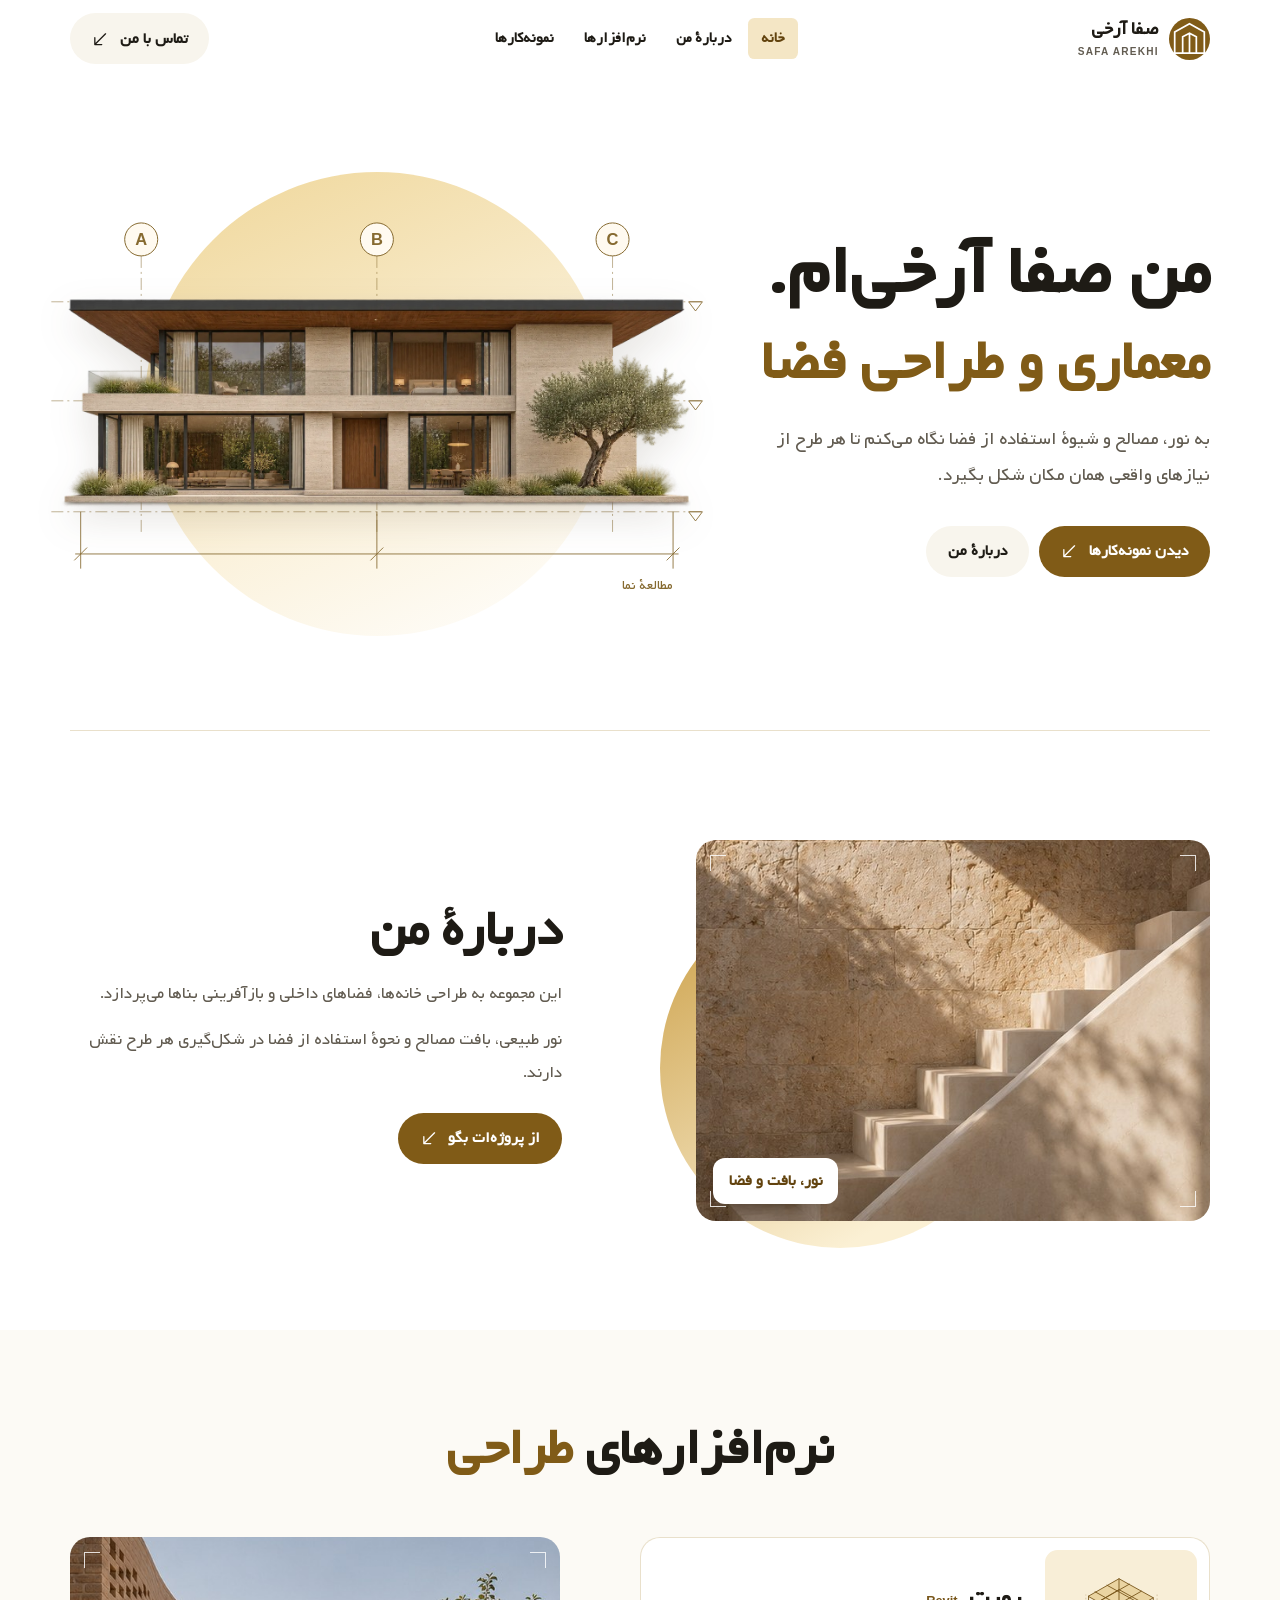
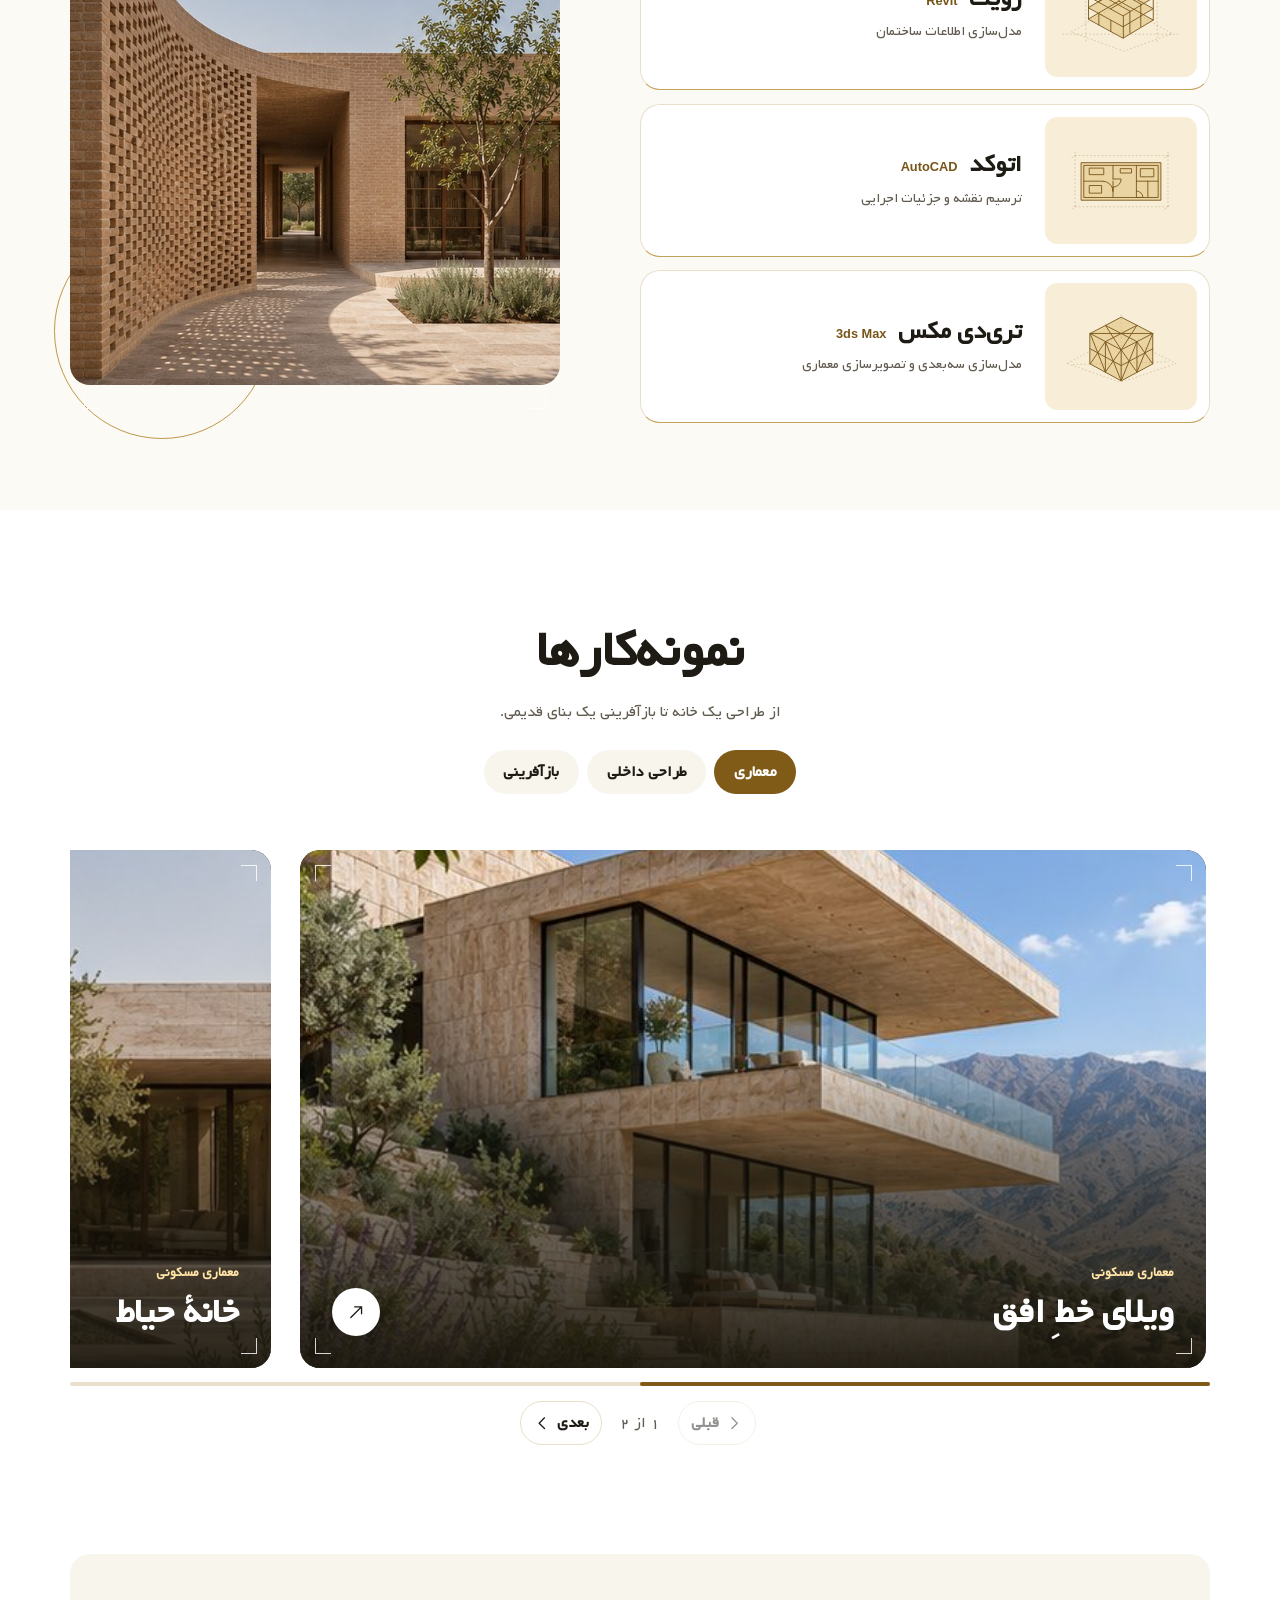
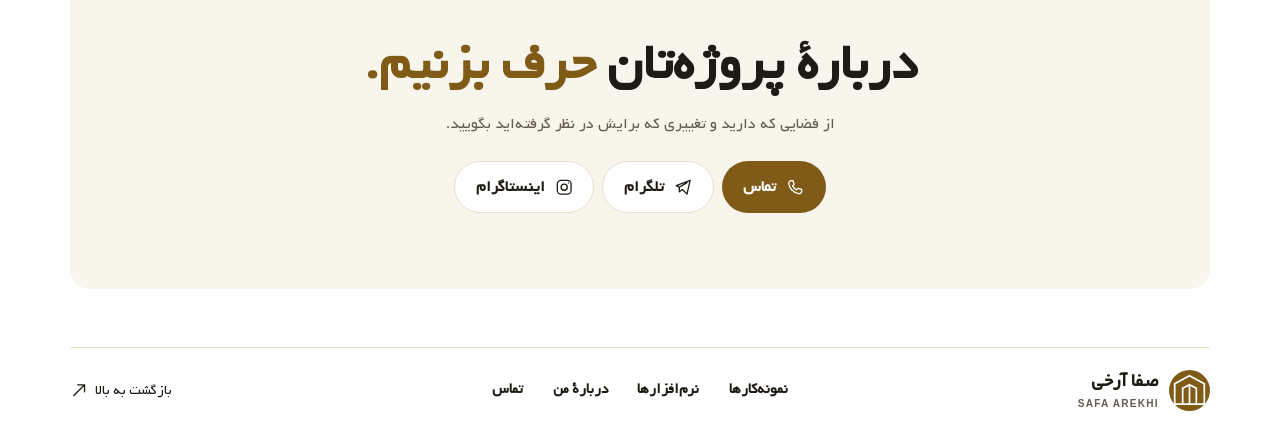
==== commit 32a50d08: "Publish the project carousel and Persian glyph correction" ====
--- a/safaarekhi/index.html
+++ b/safaarekhi/index.html
@@ -4,11 +4,11 @@
   <meta charset="utf-8">
   <meta name="viewport" content="width=device-width, initial-scale=1">
   <meta name="theme-color" content="#ffffff">
-  <meta name="description" content="پورتفولیوی صفا آرخی در زمینهٔ معماری، طراحی داخلی و بازآفرینی فضا.">
+  <meta name="description" content="پورتفولیوی صفا آرخی در زمینۀ معماری، طراحی داخلی و بازآفرینی فضا.">
   <title>صفا آرخی | معماری و طراحی فضا</title>
   <link rel="icon" href="assets/mark.svg" type="image/svg+xml">
-  <link rel="stylesheet" href="styles.css?v=white-gold">
-  <script src="site.js?v=reeni-1" defer></script>
+  <link rel="stylesheet" href="styles.css?v=project-slider-2">
+  <script src="site.js?v=project-slider-2" defer></script>
 </head>
 <body>
   <svg class="symbols" aria-hidden="true" xmlns="http://www.w3.org/2000/svg">
@@ -28,7 +28,7 @@
     </a>
     <nav aria-label="منوی اصلی">
       <a href="#top" aria-current="location">خانه</a>
-      <a href="#about">دربارهٔ من</a>
+      <a href="#about">دربارۀ من</a>
       <a href="#tools">نرم‌افزارها</a>
       <a href="#work">نمونه‌کارها</a>
     </nav>
@@ -39,10 +39,10 @@
     <section class="hero wrap" aria-labelledby="hero-title">
       <div class="hero-copy">
         <h1 id="hero-title">من صفا آرخی‌ام.<br><em>معماری و طراحی فضا</em></h1>
-        <p class="hero-description">به نور، مصالح و شیوهٔ استفاده از فضا نگاه می‌کنم تا هر طرح از نیازهای واقعی همان مکان شکل بگیرد.</p>
+        <p class="hero-description">به نور، مصالح و شیوۀ استفاده از فضا نگاه می‌کنم تا هر طرح از نیازهای واقعی همان مکان شکل بگیرد.</p>
         <div class="hero-actions">
           <a class="button button-primary" href="#work">دیدن نمونه‌کارها <svg class="icon" aria-hidden="true"><use href="#i-arrow"/></svg></a>
-          <a class="button button-outline" href="#about">دربارهٔ من</a>
+          <a class="button button-outline" href="#about">دربارۀ من</a>
         </div>
       </div>
       <div class="hero-stage">
@@ -67,20 +67,20 @@
             </g>
           </svg>
           <img class="hero-building" src="assets/villa-elevation.webp" alt="رندر معماری ویلایی با سقف کشیده، نمای سنگی و پنجره‌های سرتاسری" width="1460" height="500" fetchpriority="high">
-          <figcaption class="elevation-caption">مطالعهٔ نما</figcaption>
+          <figcaption class="elevation-caption">مطالعۀ نما</figcaption>
         </figure>
       </div>
     </section>
 
     <section id="about" class="section about wrap" aria-labelledby="about-title">
       <figure class="about-visual">
-        <img src="assets/material.jpg" alt="پلهٔ روشن کنار دیوار سنگی با سایهٔ مورب" width="625" height="625" loading="lazy">
+        <img src="assets/material.jpg" alt="پلۀ روشن کنار دیوار سنگی با سایۀ مورب" width="625" height="625" loading="lazy">
         <figcaption>نور، بافت و فضا</figcaption>
       </figure>
       <div class="about-copy">
-        <h2 id="about-title">دربارهٔ من</h2>
+        <h2 id="about-title">دربارۀ من</h2>
         <p>این مجموعه به طراحی خانه‌ها، فضاهای داخلی و بازآفرینی بناها می‌پردازد.</p>
-        <p>نور طبیعی، بافت مصالح و نحوهٔ استفاده از فضا در شکل‌گیری هر طرح نقش دارند.</p>
+        <p>نور طبیعی، بافت مصالح و نحوۀ استفاده از فضا در شکل‌گیری هر طرح نقش دارند.</p>
         <a class="about-link button button-primary" href="#contact" data-contact-entry hidden>از پروژه‌ات بگو <svg class="icon" aria-hidden="true"><use href="#i-arrow"/></svg></a>
       </div>
     </section>
@@ -148,26 +148,26 @@
       </div>
       <p id="filter-status" class="sr-only" role="status"></p>
 
-      <div class="project-grid">
+      <div class="project-grid" id="project-slider" role="group" aria-label="اسلایدر نمونه‌کارها" tabindex="0">
         <article id="horizon" class="project" data-category="architecture">
           <div class="project-media"><img src="assets/horizon.jpg" alt="ویلای سنگی و شیشه‌ای رو به شیب و کوه" width="625" height="625" loading="lazy"></div>
           <div class="project-body"><p class="project-type">معماری مسکونی</p><h3>ویلای خطِ افق</h3><p class="project-description">دو حجم کشیده روی شیب می‌نشینند و منظره را از اتاق نشیمن تا تراس قاب می‌گیرند.</p><button type="button" class="project-open" aria-label="جزئیات ویلای خط افق" hidden><span class="sr-only">دیدن پروژه</span><svg class="icon" aria-hidden="true"><use href="#i-up"/></svg></button></div>
         </article>
         <article id="courtyard" class="project" data-category="architecture">
           <div class="project-media"><img src="assets/courtyard.jpg" alt="حیاط مرکزی با درخت زیتون و رواق سنگی" width="625" height="625" loading="lazy"></div>
-          <div class="project-body"><p class="project-type">معماری مسکونی</p><h3>خانهٔ حیاط</h3><p class="project-description">رواقی سنگی میان اتاق‌ها و حیاط می‌نشیند و سایه‌اش در طول روز به اطراف درخت زیتون می‌رسد.</p><button type="button" class="project-open" aria-label="جزئیات خانهٔ حیاط" hidden><span class="sr-only">دیدن پروژه</span><svg class="icon" aria-hidden="true"><use href="#i-up"/></svg></button></div>
+          <div class="project-body"><p class="project-type">معماری مسکونی</p><h3>خانۀ حیاط</h3><p class="project-description">رواقی سنگی میان اتاق‌ها و حیاط می‌نشیند و سایه‌اش در طول روز به اطراف درخت زیتون می‌رسد.</p><button type="button" class="project-open" aria-label="جزئیات خانۀ حیاط" hidden><span class="sr-only">دیدن پروژه</span><svg class="icon" aria-hidden="true"><use href="#i-up"/></svg></button></div>
         </article>
         <article id="interior" class="project" data-category="interiors" hidden>
           <div class="project-media"><img src="assets/interior.jpg" alt="نشیمن چوبی با نور مایل و مبلمان پارچه‌ای" width="625" height="625" loading="lazy"></div>
-          <div class="project-body"><p class="project-type">طراحی داخلی مسکونی</p><h3>خانهٔ چوب و نور</h3><p class="project-description">کمدها و قفسه‌ها در یک دیوار چوبی جمع می‌شوند تا جای نشستن کنار پنجره آزاد بماند.</p><button type="button" class="project-open" aria-label="جزئیات خانهٔ چوب و نور" hidden><span class="sr-only">دیدن پروژه</span><svg class="icon" aria-hidden="true"><use href="#i-up"/></svg></button></div>
+          <div class="project-body"><p class="project-type">طراحی داخلی مسکونی</p><h3>خانۀ چوب و نور</h3><p class="project-description">کمدها و قفسه‌ها در یک دیوار چوبی جمع می‌شوند تا جای نشستن کنار پنجره آزاد بماند.</p><button type="button" class="project-open" aria-label="جزئیات خانۀ چوب و نور" hidden><span class="sr-only">دیدن پروژه</span><svg class="icon" aria-hidden="true"><use href="#i-up"/></svg></button></div>
         </article>
         <article id="cafe" class="project" data-category="interiors" hidden>
           <div class="project-media"><img src="assets/cafe.jpg" alt="کافه با پیشخوان سفالی، پنجره بلند و میزهای چوبی" width="625" height="625" loading="lazy"></div>
-          <div class="project-body"><p class="project-type">طراحی داخلی تجاری</p><h3>کافهٔ خاک و نور</h3><p class="project-description">پیشخوان سفالی مسیر سفارش را مشخص می‌کند و میزهای کنار پنجره برای مکث و گفت‌وگو جا باز می‌کنند.</p><button type="button" class="project-open" aria-label="جزئیات کافهٔ خاک و نور" hidden><span class="sr-only">دیدن پروژه</span><svg class="icon" aria-hidden="true"><use href="#i-up"/></svg></button></div>
+          <div class="project-body"><p class="project-type">طراحی داخلی تجاری</p><h3>کافۀ خاک و نور</h3><p class="project-description">پیشخوان سفالی مسیر سفارش را مشخص می‌کند و میزهای کنار پنجره برای مکث و گفت‌وگو جا باز می‌کنند.</p><button type="button" class="project-open" aria-label="جزئیات کافۀ خاک و نور" hidden><span class="sr-only">دیدن پروژه</span><svg class="icon" aria-hidden="true"><use href="#i-up"/></svg></button></div>
         </article>
         <article id="brick-house" class="project" data-category="reuse" hidden>
           <div class="project-media"><img src="assets/brick-house.jpg" alt="حیاط آجری قدیمی با حوض باریک و الحاق سنگی روشن" width="625" height="625" loading="lazy"></div>
-          <div class="project-body"><p class="project-type">بازآفرینی خانهٔ قدیمی</p><h3>خانهٔ آجر و آب</h3><p class="project-description">طاق‌های آجری حفظ می‌شوند و یک فضای نشیمن تازه کنار حوض باریک به حیاط اضافه می‌شود.</p><button type="button" class="project-open" aria-label="جزئیات خانهٔ آجر و آب" hidden><span class="sr-only">دیدن پروژه</span><svg class="icon" aria-hidden="true"><use href="#i-up"/></svg></button></div>
+          <div class="project-body"><p class="project-type">بازآفرینی خانۀ قدیمی</p><h3>خانۀ آجر و آب</h3><p class="project-description">طاق‌های آجری حفظ می‌شوند و یک فضای نشیمن تازه کنار حوض باریک به حیاط اضافه می‌شود.</p><button type="button" class="project-open" aria-label="جزئیات خانۀ آجر و آب" hidden><span class="sr-only">دیدن پروژه</span><svg class="icon" aria-hidden="true"><use href="#i-up"/></svg></button></div>
         </article>
         <article id="gallery" class="project" data-category="reuse" hidden>
           <div class="project-media"><img src="assets/gallery.jpg" alt="گالری روشن در فضای بازآفرینی شده با طاق آجری" width="625" height="625" loading="lazy"></div>
@@ -175,14 +175,15 @@
         </article>
       </div>
       <div class="gallery-nav" role="group" aria-label="پیمایش پروژه‌های این دسته" hidden>
-        <button type="button" data-gallery-step="-1" aria-label="پروژهٔ قبلی" disabled><svg class="icon" aria-hidden="true"><use href="#i-chevron"/></svg></button>
-        <span class="gallery-dots" aria-hidden="true"><i></i><i></i></span>
-        <button type="button" data-gallery-step="1" aria-label="پروژهٔ بعدی"><svg class="icon" aria-hidden="true"><use href="#i-chevron"/></svg></button>
+        <span class="gallery-progress" aria-hidden="true"></span>
+        <button type="button" data-gallery-step="-1" aria-controls="project-slider" aria-label="پروژۀ قبلی" aria-disabled="true"><svg class="icon" aria-hidden="true"><use href="#i-chevron"/></svg>قبلی</button>
+        <output class="gallery-count" aria-live="polite"></output>
+        <button type="button" data-gallery-step="1" aria-controls="project-slider" aria-label="پروژۀ بعدی">بعدی<svg class="icon" aria-hidden="true"><use href="#i-chevron"/></svg></button>
       </div>
     </section>
 
     <section id="contact" class="contact wrap" aria-labelledby="contact-title" data-contact-entry hidden>
-      <h2 id="contact-title">دربارهٔ پروژه‌تان <em>حرف بزنیم.</em></h2>
+      <h2 id="contact-title">دربارۀ پروژه‌تان <em>حرف بزنیم.</em></h2>
       <p>از فضایی که دارید و تغییری که برایش در نظر گرفته‌اید بگویید.</p>
       <div class="contact-actions" aria-label="راه‌های تماس">
         <a class="button button-primary" data-contact="phone" hidden><svg class="icon" aria-hidden="true"><use href="#i-phone"/></svg> تماس</a>
@@ -193,7 +194,7 @@
   </main>
   <footer class="wrap footer">
     <a class="brand" href="#top" aria-label="صفا آرخی، ابتدای صفحه"><img src="assets/mark.svg" width="42" height="42" alt=""><span><strong>صفا آرخی</strong><small lang="en" dir="ltr">SAFA AREKHI</small></span></a>
-    <nav aria-label="پیوندهای پایین صفحه"><a href="#work">نمونه‌کارها</a><a href="#tools">نرم‌افزارها</a><a href="#about">دربارهٔ من</a><a href="#contact" data-contact-entry hidden>تماس</a></nav>
+    <nav aria-label="پیوندهای پایین صفحه"><a href="#work">نمونه‌کارها</a><a href="#tools">نرم‌افزارها</a><a href="#about">دربارۀ من</a><a href="#contact" data-contact-entry hidden>تماس</a></nav>
     <a class="footer-top" href="#top">بازگشت به بالا <svg class="icon" aria-hidden="true"><use href="#i-up"/></svg></a>
   </footer>
 
--- a/safaarekhi/styles.css
+++ b/safaarekhi/styles.css
@@ -188,9 +188,27 @@
 .filters button:hover { background: var(--gold-wash); color: var(--accent-dark); }
 .filters button[aria-pressed="true"] { color: white; background: var(--accent); }
 .project-grid { display: grid; grid-template-columns: repeat(2, minmax(0, 1fr)); gap: clamp(.8rem, 2.4vw, 1.8rem); }
+.project-grid[data-carousel] {
+  display: flex;
+  overflow-x: auto;
+  padding: .25rem;
+  scroll-padding-inline: .25rem;
+  scroll-snap-type: x mandatory;
+  overscroll-behavior-inline: contain;
+  scrollbar-width: none;
+  touch-action: pan-y pinch-zoom;
+  user-select: none;
+}
+.project-grid[data-dragging] { scroll-snap-type: none; }
+@media (pointer: fine) {
+  .project-grid[data-carousel] .project-open::after { cursor: grab; }
+  .project-grid[data-dragging], .project-grid[data-dragging] .project-open::after { cursor: grabbing; }
+}
+.project-grid[data-carousel] .project { flex: 0 0 80%; scroll-snap-align: start; }
 .project { position: relative; isolation: isolate; display: grid; align-items: end; min-width: 0; border-radius: var(--radius); background: #302b29; }
 .project-media, .project-body { grid-area: 1 / 1; }
 .project-media { height: 100%; aspect-ratio: 1.24; overflow: hidden; border-radius: inherit; }
+.project-grid[data-carousel] .project-media { aspect-ratio: 1.75; }
 .project-media img { width: 100%; height: 100%; object-fit: cover; transition: transform 580ms var(--ease); }
 .project-media::after { position: absolute; inset: 0; border-radius: inherit; background: linear-gradient(transparent 38%, #19150c70 60%, #19150cef); content: ""; pointer-events: none; }
 .project:hover img, .project:focus-within img { transform: scale(1.06); }
@@ -203,14 +221,18 @@
 .project-open:focus-visible { outline: none; }
 .project-open:focus-visible::after { outline: 2px solid var(--accent); outline-offset: 4px; border-radius: var(--radius); }
 .project:hover .project-open, .project:focus-within .project-open { color: white; background: var(--accent); }
-.gallery-nav { display: none; }
-.gallery-nav button, .dialog-header button { display: grid; place-items: center; width: 2.8rem; height: 2.8rem; border: 1px solid var(--line); border-radius: 50%; background: white; color: var(--ink); }
-.gallery-nav button:hover:enabled, .dialog-header button:hover { background: var(--accent); border-color: var(--accent); color: white; }
-.gallery-nav button:disabled { opacity: .45; cursor: default; }
-.gallery-nav button:first-child .icon { transform: rotate(180deg); }
-.gallery-dots { display: flex; align-items: center; gap: .32rem; }
-.gallery-dots i { width: .38rem; height: .38rem; border-radius: 1rem; background: #d9c8a4; }
-.gallery-nav[data-position="0"] i:first-child, .gallery-nav[data-position="1"] i:last-child { width: .9rem; background: var(--accent); }
+.gallery-nav { display: grid; grid-template-columns: 1fr auto 1fr; align-items: center; gap: .9rem .65rem; margin-block-start: .65rem; }
+.gallery-progress { position: relative; grid-column: 1 / -1; height: .24rem; border-radius: 1rem; background: var(--line); }
+.gallery-progress::after { position: absolute; inset-block: 0; inset-inline-start: calc(100% * var(--gallery-index, 0) / var(--gallery-count, 1)); width: calc(100% / var(--gallery-count, 1)); border-radius: inherit; background: var(--accent); content: ""; transition: inset-inline-start 260ms var(--ease); }
+.gallery-nav button:first-of-type { justify-self: end; }
+.gallery-nav button:last-of-type { justify-self: start; }
+.gallery-nav button, .dialog-header button { display: inline-flex; align-items: center; justify-content: center; min-height: 2.8rem; border: 1px solid var(--line); border-radius: 99rem; background: white; color: var(--ink); }
+.gallery-nav button { gap: .36rem; padding-inline: .72rem; font-weight: 700; }
+.dialog-header button { width: 2.8rem; }
+.gallery-nav button:not([aria-disabled="true"]):hover, .dialog-header button:hover { background: var(--accent); border-color: var(--accent); color: white; }
+.gallery-nav button[aria-disabled="true"] { opacity: .48; cursor: default; }
+.gallery-nav button:first-of-type .icon { transform: rotate(180deg); }
+.gallery-count { min-width: 3.5rem; color: var(--muted); text-align: center; }
 
 .contact { padding: clamp(2rem, 6vw, 5rem) clamp(.8rem, 3vw, 2rem); border-radius: var(--radius); background: var(--surface); text-align: center; }
 .contact p { margin-block-start: .7rem; color: var(--muted); }
@@ -265,11 +287,9 @@
 @media (max-width: 31rem) {
   .button { padding-inline: .8rem; min-height: 2.9rem; font-size: .94rem; }
   .site-header nav a { padding-inline: .43rem; }
-  .project-grid { display: flex; overflow-x: auto; padding: .25rem; scroll-snap-type: x mandatory; overscroll-behavior-inline: contain; scrollbar-width: none; }
-  .project { flex: 0 0 88%; scroll-snap-align: start; }
-  .project-media { aspect-ratio: 1.08; }
+  .project-grid[data-carousel] .project { flex-basis: 88%; }
+  .project-media, .project-grid[data-carousel] .project-media { aspect-ratio: 1.08; }
   .project-open { width: 2.75rem; height: 2.75rem; }
-  .gallery-nav { display: flex; justify-content: center; align-items: center; gap: .7rem; margin-block-start: .85rem; }
   .filters { gap: .32rem; }
   .filters button { padding-inline: .68rem; font-size: .92rem; }
   .contact-actions { gap: .38rem; }
